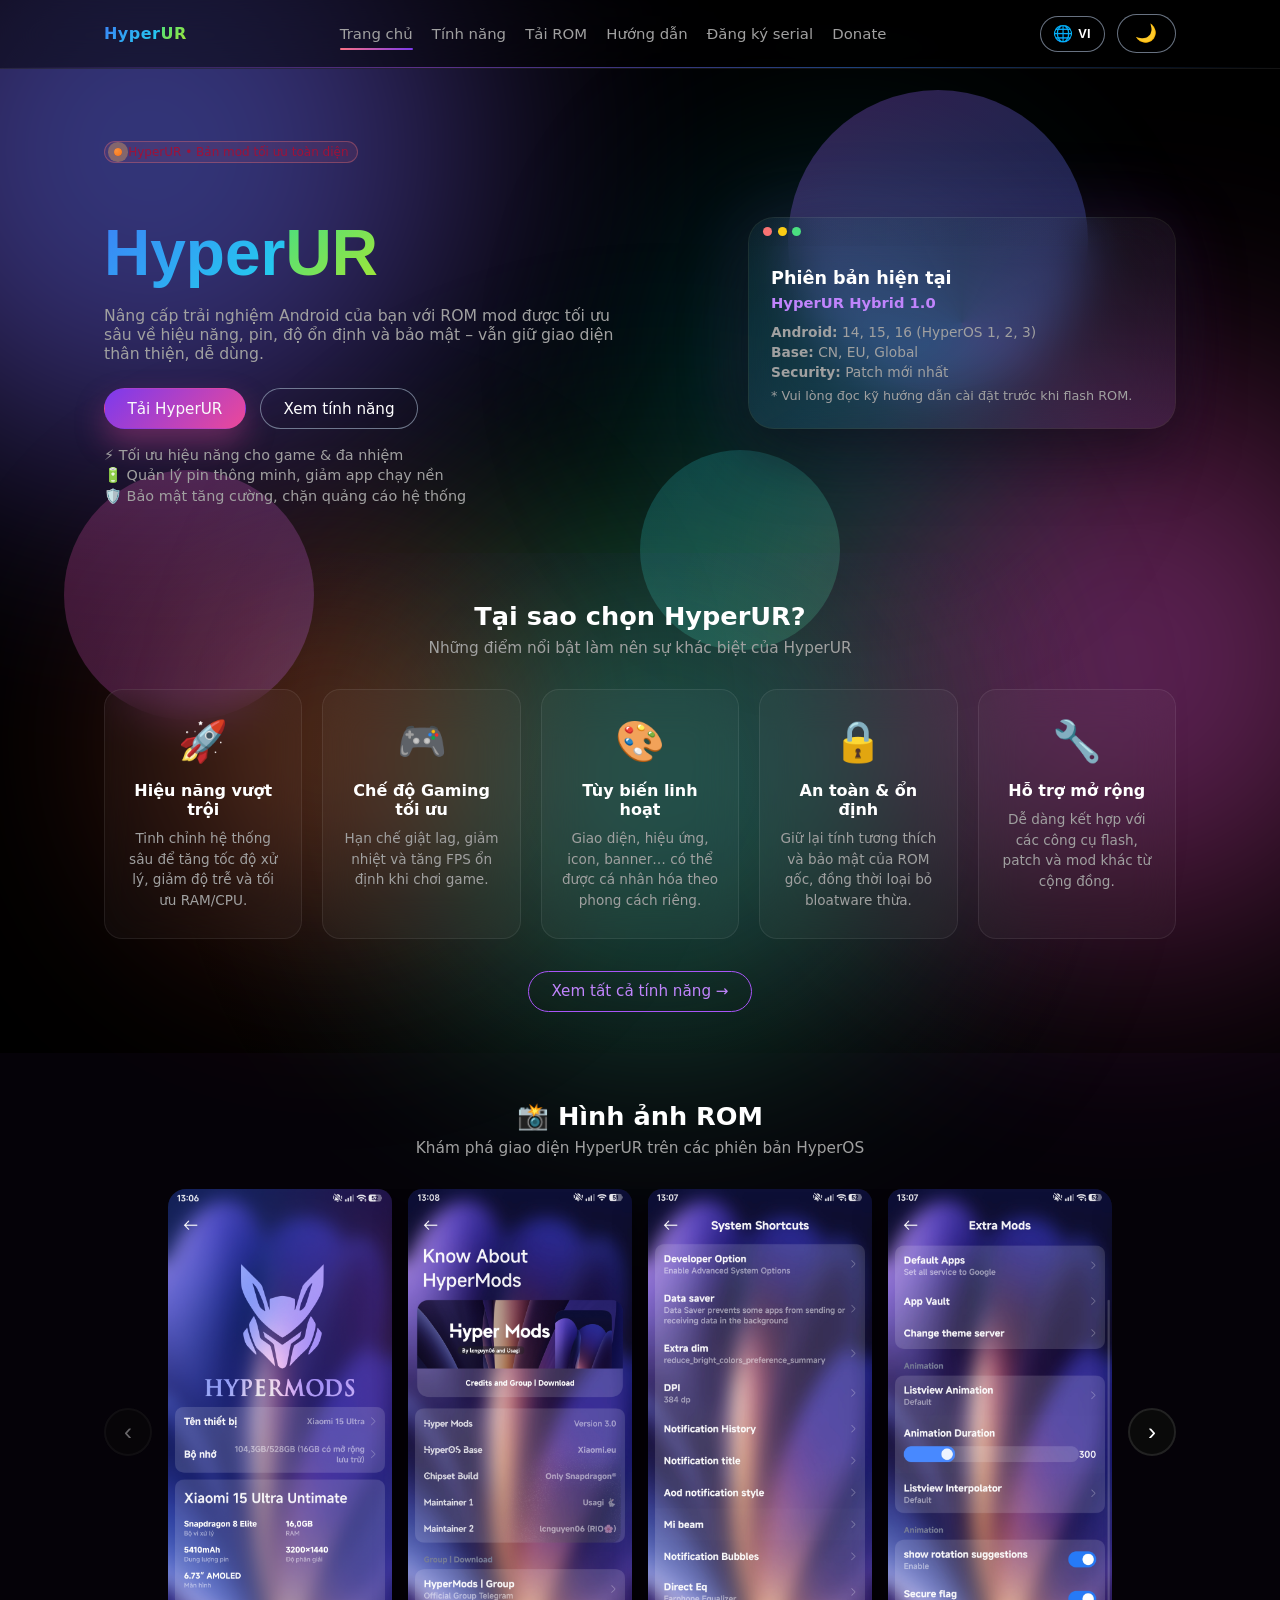
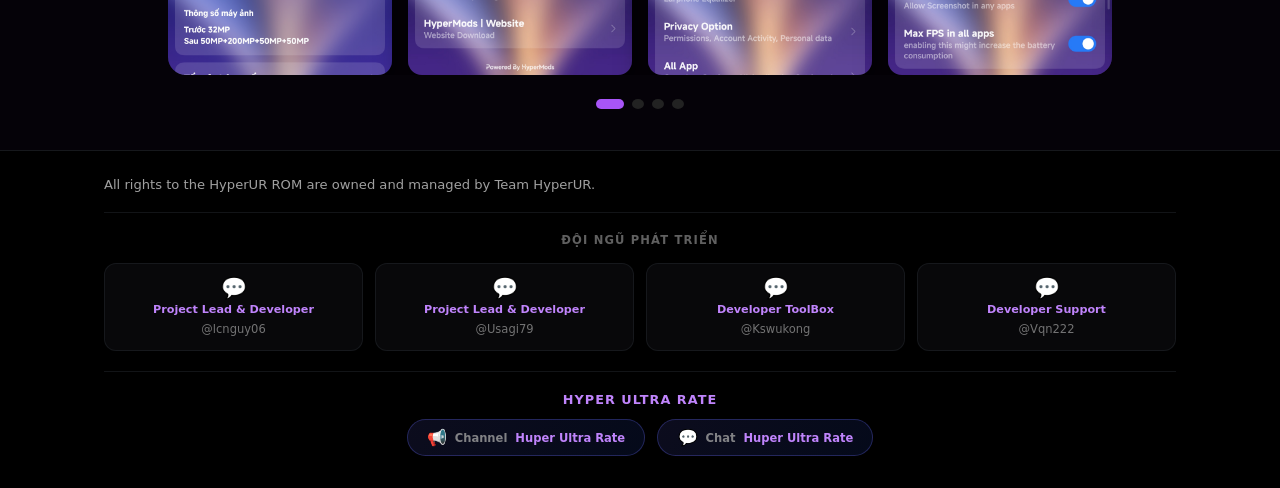
==== index.html @ d2e8e7df "rio" ====
<!DOCTYPE html>
<html lang="vi">
  <head>
    <meta charset="UTF-8" />
    <meta
      name="viewport"
      content="width=device-width, initial-scale=1.0"
    />
    <title>HyperUR - Hyper Mods Hub</title>
    <meta
      name="description"
      content="HyperUR - Nền tảng ROM mod tối ưu hiệu năng, pin, độ ổn định cho Android. Hỗ trợ Snapdragon, nhiều tuỳ biến cao cấp."
    />
    <link
      rel="stylesheet"
      href="styles.css"
    />
  </head>
  <body>
    <!-- Blur Background -->
    <div class="blur-bg blur-bg-1"></div>
    <div class="blur-bg blur-bg-2"></div>
    <div class="blur-bg blur-bg-3"></div>   
    <div class="blur-bg blur-bg-4"></div>
    <div class="blur-bg blur-bg-5"></div>

    <!-- Gradient Orbs -->
    <div class="gradient-orb gradient-orb-1"></div>
    <div class="gradient-orb gradient-orb-2"></div>
    <div class="gradient-orb gradient-orb-3"></div>

    <!-- Header / Navbar -->
    <header class="header">
      <div class="container header-inner">
        <a href="index.html" class="logo">
          <span class="logo-text"><span class="logo-hyper">Hyper</span><span class="logo-ur">UR</span></span>
        </a>

        <nav class="nav">
          <a href="#home" class="nav-link active" data-i18n="nav.home">Trang chủ</a>
          <a href="features.html" class="nav-link" data-i18n="nav.features">Tính năng</a>
          <a href="downloads.html" class="nav-link" data-i18n="nav.download">Tải ROM</a>
          <a href="guide.html" class="nav-link" data-i18n="nav.guide">Hướng dẫn</a>
          <a href="serial.html" class="nav-link" data-i18n="nav.serial">Đăng ký serial</a>
          <a href="donate.html" class="nav-link" data-i18n="nav.donate">Donate</a>
        </nav>

        <div class="nav-actions">
          <button class="btn btn-outline btn-lang" id="btn-lang-toggle" title="Switch Language">
            <span class="lang-icon">🌐</span>
            <span class="lang-text">VI</span>
          </button>
          <button class="btn btn-outline" id="btn-theme-toggle">
            <span class="theme-icon">🌙</span>
          </button>
        </div>
      </div>
    </header>

    <main>
    <!-- Hero section -->
    <section id="home" class="hero">
      <div class="container hero-inner">
        <div class="hero-text">
          <p class="badge">
            <span class="badge-dot"></span>
            <span data-i18n="hero.badge">HyperUR • Bản mod tối ưu toàn diện</span>
          </p>
          <h1>
            <span class="hyper">Hyper</span><span class="mods">UR</span>
          </h1>
          <p class="hero-subtitle" data-i18n="hero.subtitle">
            Nâng cấp trải nghiệm Android của bạn với ROM mod được tối ưu sâu
            về hiệu năng, pin, độ ổn định và bảo mật – vẫn giữ giao diện thân
            thiện, dễ dùng.
          </p>

          <div class="hero-actions">
            <a href="downloads.html" class="btn btn-primary btn-lg" data-i18n="hero.btn.download">
              Tải HyperUR
            </a>
            <a href="features.html" class="btn btn-outline btn-lg" data-i18n="hero.btn.features">
              Xem tính năng
            </a>
          </div>

          <ul class="hero-list">
            <li data-i18n="hero.list.1">⚡ Tối ưu hiệu năng cho game & đa nhiệm</li>
            <li data-i18n="hero.list.2">🔋 Quản lý pin thông minh, giảm app chạy nền</li>
            <li data-i18n="hero.list.3">🛡️ Bảo mật tăng cường, chặn quảng cáo hệ thống</li>
          </ul>
        </div>

        <div class="hero-card">
          <div class="hero-card-header">
            <span class="dot red"></span>
            <span class="dot yellow"></span>
            <span class="dot green"></span>
          </div>
          <div class="hero-card-body">
            <h2 data-i18n="version.title">Phiên bản hiện tại</h2>
            <p class="version-name" data-i18n="version.name">HyperUR Hybrid 1.0</p>
            <ul class="version-list">
              <li><strong data-i18n="version.android">Android:</strong> 14, 15, 16 (HyperOS 1, 2, 3)</li>
              <li><strong data-i18n="version.base">Base:</strong> CN, EU, Global</li>
              <li><strong data-i18n="version.security">Security:</strong> <span data-i18n="version.security.value">Patch mới nhất</span></li>
            </ul>
            <p class="version-note" data-i18n="version.note">
              * Vui lòng đọc kỹ hướng dẫn cài đặt trước khi flash ROM.
            </p>
          </div>
        </div>
      </div>
    </section>

    <!-- Quick Features Section -->
    <section class="section home-features">
      <div class="container">
        <div class="section-header">
          <h2 data-i18n="home.features.title">Tại sao chọn HyperUR?</h2>
          <p data-i18n="home.features.subtitle">Những điểm nổi bật làm nên sự khác biệt của HyperUR</p>
        </div>

        <div class="home-features-grid">
          <div class="home-feature-card">
            <div class="home-feature-icon">🚀</div>
            <h3 data-i18n="home.features.performance">Hiệu năng vượt trội</h3>
            <p data-i18n="home.features.performance.desc">Tinh chỉnh hệ thống sâu để tăng tốc độ xử lý, giảm độ trễ và tối ưu RAM/CPU.</p>
          </div>

          <div class="home-feature-card">
            <div class="home-feature-icon">🎮</div>
            <h3 data-i18n="home.features.gaming">Chế độ Gaming tối ưu</h3>
            <p data-i18n="home.features.gaming.desc">Hạn chế giật lag, giảm nhiệt và tăng FPS ổn định khi chơi game.</p>
          </div>

          <div class="home-feature-card">
            <div class="home-feature-icon">🎨</div>
            <h3 data-i18n="home.features.customize">Tùy biến linh hoạt</h3>
            <p data-i18n="home.features.customize.desc">Giao diện, hiệu ứng, icon, banner… có thể được cá nhân hóa theo phong cách riêng.</p>
          </div>

          <div class="home-feature-card">
            <div class="home-feature-icon">🔒</div>
            <h3 data-i18n="home.features.security">An toàn & ổn định</h3>
            <p data-i18n="home.features.security.desc">Giữ lại tính tương thích và bảo mật của ROM gốc, đồng thời loại bỏ bloatware thừa.</p>
          </div>

          <div class="home-feature-card">
            <div class="home-feature-icon">🔧</div>
            <h3 data-i18n="home.features.support">Hỗ trợ mở rộng</h3>
            <p data-i18n="home.features.support.desc">Dễ dàng kết hợp với các công cụ flash, patch và mod khác từ cộng đồng.</p>
          </div>
        </div>

        <div class="home-features-cta">
          <a href="features.html" class="btn btn-outline btn-lg" data-i18n="home.features.cta">
            Xem tất cả tính năng →
          </a>
        </div>
      </div>
    </section>

    <!-- ROM Gallery Section -->
    <section class="section rom-gallery">
      <div class="container">
        <div class="section-header">
          <h2 data-i18n="gallery.title">📸 Hình ảnh ROM</h2>
          <p data-i18n="gallery.subtitle">Khám phá giao diện HyperUR trên các phiên bản HyperOS</p>
        </div>

        <!-- Gallery Container -->
        <div class="gallery-container">
          <button class="gallery-nav gallery-nav-prev" id="gallery-prev">
            <span>‹</span>
          </button>
          
          <div class="gallery-wrapper">
            <div class="gallery-track" id="gallery-track">
              <!-- Images will be loaded dynamically -->
            </div>
          </div>

          <button class="gallery-nav gallery-nav-next" id="gallery-next">
            <span>›</span>
          </button>
        </div>

        <!-- Gallery Dots -->
        <div class="gallery-dots" id="gallery-dots"></div>

        <!-- Lightbox -->
        <div class="gallery-lightbox" id="gallery-lightbox">
          <button class="lightbox-close" id="lightbox-close">&times;</button>
          <button class="lightbox-nav lightbox-prev" id="lightbox-prev">‹</button>
          <img src="" alt="ROM Screenshot" id="lightbox-img">
          <button class="lightbox-nav lightbox-next" id="lightbox-next">›</button>
          <div class="lightbox-counter" id="lightbox-counter"></div>
        </div>
      </div>
    </section>

    <!-- Footer -->
    </main>
    <footer class="footer">
      <div class="container">
        <div class="footer-top">
          <p class="footer-copyright">All rights to the HyperUR ROM are owned and managed by Team HyperUR.</p>
        </div>
        <div class="footer-divider"></div>
        <p class="footer-team-heading">Đội ngũ phát triển</p>
        <div class="footer-team-grid">
          <a href="https://t.me/lcnguy06" target="_blank" rel="noopener noreferrer" class="footer-team-card">
            <span class="footer-team-icon">💬</span>
            <span class="footer-team-role">Project Lead &amp; Developer</span>
            <span class="footer-team-name">@lcnguy06</span>
          </a>
          <a href="https://t.me/Usagi79" target="_blank" rel="noopener noreferrer" class="footer-team-card">
            <span class="footer-team-icon">💬</span>
            <span class="footer-team-role">Project Lead &amp; Developer</span>
            <span class="footer-team-name">@Usagi79</span>
          </a>
          <a href="https://t.me/Kswukong" target="_blank" rel="noopener noreferrer" class="footer-team-card">
            <span class="footer-team-icon">💬</span>
            <span class="footer-team-role">Developer ToolBox</span>
            <span class="footer-team-name">@Kswukong</span>
          </a>
          <a href="https://t.me/Vqn222" target="_blank" rel="noopener noreferrer" class="footer-team-card">
            <span class="footer-team-icon">💬</span>
            <span class="footer-team-role">Developer Support</span>
            <span class="footer-team-name">@Vqn222</span>
          </a>
        </div>
        <div class="footer-divider"></div>
        <div class="footer-hur-section">
          <p class="footer-hur-heading">Hyper Ultra Rate</p>
          <div class="footer-hur-grid">
            <a href="https://t.me/hypermodupdate" target="_blank" rel="noopener noreferrer" class="footer-hur-card">
              <span class="footer-hur-icon">📢</span>
              <span class="footer-hur-label">Channel</span>
              <span class="footer-hur-name">Huper Ultra Rate</span>
            </a>
            <a href="https://t.me/HuperUltraRateChat" target="_blank" rel="noopener noreferrer" class="footer-hur-card">
              <span class="footer-hur-icon">💬</span>
              <span class="footer-hur-label">Chat</span>
              <span class="footer-hur-name">Huper Ultra Rate</span>
            </a>
          </div>
        </div>
      </div>
    </footer>

    <script src="devices.js"></script>
    <script src="i18n.js"></script>
    <script src="script.js"></script>
  </body>
</html>
---- styles.css ----
:root {
  --bg: #000000;
  --bg-alt: #0a0a0a;
  --bg-soft: #111111;
  --text: #ffffff;
  --text-soft: #a0a0a0;
  --primary: #a855f7;
  --primary-soft: rgba(168, 85, 247, 0.15);
  --primary-strong: #c084fc;
  --border-subtle: #222222;
  --shadow-soft: 0 18px 45px rgba(0, 0, 0, 0.8);
  --shadow-subtle: 0 12px 30px rgba(0, 0, 0, 0.6);
  --transition-fast: 0.18s ease-out;
  --accent-blue: #3b82f6;
  --accent-cyan: #22d3ee;
  --accent-green: #4ade80;
  --accent-lime: #a3e635;
  --radius-lg: 18px;
  --radius-md: 14px;
}

body.light-mode {
  --bg: #ffffff;
  --bg-alt: #fafafa;
  --bg-soft: #f5f5f5;
  --text: #000000;
  --text-soft: #666666;
  --primary: #7c3aed;
  --primary-soft: rgba(124, 58, 237, 0.1);
  --primary-strong: #5b21b6;
  --border-subtle: #e5e5e5;
  --shadow-soft: 0 18px 45px rgba(0, 0, 0, 0.1);
  --shadow-subtle: 0 12px 30px rgba(0, 0, 0, 0.08);
}

*,
*::before,
*::after {
  box-sizing: border-box;
}

body {
  margin: 0;
  min-height: 100vh;
  font-family: system-ui, -apple-system, BlinkMacSystemFont, 'SF Pro Text',
    'Segoe UI', sans-serif;
  background: var(--bg);
  color: var(--text);
  -webkit-font-smoothing: antialiased;
  transition: background-color 0.3s ease, color 0.3s ease;
  display: flex;
  flex-direction: column;
}

body.light-mode {
  background: var(--bg);
}

main {
  flex: 1;
}

/* ========== SUPER EFFECTS ========== */
.blur-bg {
  position: fixed;
  pointer-events: none;
  z-index: -1;
}

.blur-bg-1 {
  width: 700px;
  height: 700px;
  background: radial-gradient(circle, #3b82f6 0%, #8b5cf6 50%, transparent 70%);
  filter: blur(120px);
  opacity: 0.5;
  top: -200px;
  left: -200px;
  border-radius: 50%;
  animation: float1 20s ease-in-out infinite;
  box-shadow:
    0 0 100px rgba(59, 130, 246, 0.5),
    0 0 200px rgba(139, 92, 246, 0.3);
}

.blur-bg-2 {
  width: 600px;
  height: 600px;
  background: radial-gradient(circle, #a855f7 0%, #ec4899 50%, transparent 70%);
  filter: blur(120px);
  opacity: 0.45;
  top: 40%;
  right: -150px;
  border-radius: 50%;
  animation: float2 25s ease-in-out infinite;
  box-shadow:
    0 0 100px rgba(168, 85, 247, 0.5),
    0 0 200px rgba(236, 72, 153, 0.3);
}

.blur-bg-3 {
  width: 550px;
  height: 550px;
  background: radial-gradient(circle, #22d3ee 0%, #4ade80 50%, transparent 70%);
  filter: blur(120px);
  opacity: 0.4;
  bottom: -150px;
  left: 30%;
  border-radius: 50%;
  animation: float3 22s ease-in-out infinite;
  box-shadow:
    0 0 100px rgba(34, 211, 238, 0.4),
    0 0 200px rgba(74, 222, 128, 0.3);
}

.blur-bg-4 {
  width: 400px;
  height: 400px;
  background: radial-gradient(circle, #f59e0b 0%, #ef4444 50%, transparent 70%);
  filter: blur(100px);
  opacity: 0.35;
  top: 60%;
  left: 10%;
  border-radius: 50%;
  animation: float4 18s ease-in-out infinite;
  box-shadow:
    0 0 80px rgba(245, 158, 11, 0.4),
    0 0 160px rgba(239, 68, 68, 0.3);
}

.blur-bg-5 {
  width: 350px;
  height: 350px;
  background: radial-gradient(circle, #10b981 0%, #06b6d4 50%, transparent 70%);
  filter: blur(100px);
  opacity: 0.3;
  top: 20%;
  right: 20%;
  border-radius: 50%;
  animation: float5 24s ease-in-out infinite;
  box-shadow:
    0 0 80px rgba(16, 185, 129, 0.4),
    0 0 160px rgba(6, 182, 212, 0.3);
}

/* Floating Animations */
@keyframes float1 {
  0%, 100% {
    transform: translate(0, 0) scale(1);
  }
  25% {
    transform: translate(100px, 50px) scale(1.1);
  }
  50% {
    transform: translate(50px, 100px) scale(0.95);
  }
  75% {
    transform: translate(-50px, 50px) scale(1.05);
  }
}

@keyframes float2 {
  0%, 100% {
    transform: translate(0, 0) scale(1);
  }
  33% {
    transform: translate(-80px, -60px) scale(1.15);
  }
  66% {
    transform: translate(60px, -40px) scale(0.9);
  }
}

@keyframes float3 {
  0%, 100% {
    transform: translate(0, 0) scale(1);
  }
  20% {
    transform: translate(80px, -80px) scale(1.1);
  }
  40% {
    transform: translate(-60px, -40px) scale(0.95);
  }
  60% {
    transform: translate(40px, 60px) scale(1.05);
  }
  80% {
    transform: translate(-40px, 40px) scale(1);
  }
}

@keyframes float4 {
  0%, 100% {
    transform: translate(0, 0) rotate(0deg) scale(1);
  }
  50% {
    transform: translate(50px, -80px) rotate(180deg) scale(1.2);
  }
}

@keyframes float5 {
  0%, 100% {
    transform: translate(0, 0) scale(1);
  }
  30% {
    transform: translate(-70px, 50px) scale(1.1);
  }
  60% {
    transform: translate(40px, -30px) scale(0.9);
  }
}

/* Pulse Glow Effect */
@keyframes pulseGlow {
  0%, 100% {
    opacity: 0.5;
    filter: blur(120px);
  }
  50% {
    opacity: 0.7;
    filter: blur(100px);
  }
}

.blur-bg-1 { animation: float1 20s ease-in-out infinite, pulseGlow 8s ease-in-out infinite; }
.blur-bg-2 { animation: float2 25s ease-in-out infinite, pulseGlow 10s ease-in-out infinite 2s; }
.blur-bg-3 { animation: float3 22s ease-in-out infinite, pulseGlow 12s ease-in-out infinite 4s; }
.blur-bg-4 { animation: float4 18s ease-in-out infinite, pulseGlow 9s ease-in-out infinite 1s; }
.blur-bg-5 { animation: float5 24s ease-in-out infinite, pulseGlow 11s ease-in-out infinite 3s; }

/* Light mode - softer effects */
body.light-mode .blur-bg-1,
body.light-mode .blur-bg-2,
body.light-mode .blur-bg-3,
body.light-mode .blur-bg-4,
body.light-mode .blur-bg-5 {
  opacity: 0.2;
  filter: blur(80px);
}

/* Stars / Particles Background */
.stars-container {
  position: fixed;
  top: 0;
  left: 0;
  width: 100%;
  height: 100%;
  pointer-events: none;
  z-index: -2;
  overflow: hidden;
}

.star {
  position: absolute;
  width: 2px;
  height: 2px;
  background: white;
  border-radius: 50%;
  animation: twinkle 3s ease-in-out infinite;
}

@keyframes twinkle {
  0%, 100% {
    opacity: 0.2;
    transform: scale(1);
  }
  50% {
    opacity: 1;
    transform: scale(1.5);
  }
}

/* Gradient Orbs for extra depth */
.gradient-orb {
  position: fixed;
  border-radius: 50%;
  pointer-events: none;
  z-index: -1;
  mix-blend-mode: screen;
}

.gradient-orb-1 {
  width: 300px;
  height: 300px;
  background: linear-gradient(135deg, rgba(168, 85, 247, 0.3), rgba(59, 130, 246, 0.3));
  top: 10%;
  right: 15%;
  animation: orbFloat1 15s ease-in-out infinite;
}

.gradient-orb-2 {
  width: 250px;
  height: 250px;
  background: linear-gradient(135deg, rgba(236, 72, 153, 0.25), rgba(168, 85, 247, 0.25));
  bottom: 20%;
  left: 5%;
  animation: orbFloat2 18s ease-in-out infinite;
}

.gradient-orb-3 {
  width: 200px;
  height: 200px;
  background: linear-gradient(135deg, rgba(34, 211, 238, 0.2), rgba(74, 222, 128, 0.2));
  top: 50%;
  left: 50%;
  animation: orbFloat3 20s ease-in-out infinite;
}

@keyframes orbFloat1 {
  0%, 100% { transform: translate(0, 0) rotate(0deg); }
  50% { transform: translate(-50px, 30px) rotate(180deg); }
}

@keyframes orbFloat2 {
  0%, 100% { transform: translate(0, 0) rotate(0deg); }
  50% { transform: translate(40px, -40px) rotate(-180deg); }
}

@keyframes orbFloat3 {
  0%, 100% { transform: translate(0, 0) scale(1); }
  50% { transform: translate(-30px, 50px) scale(1.2); }
}

body.light-mode .gradient-orb {
  display: none;
}

/* Neon Glow Effects for Cards */
.glow-effect {
  position: relative;
}

.glow-effect::before {
  content: '';
  position: absolute;
  top: -2px;
  left: -2px;
  right: -2px;
  bottom: -2px;
  background: linear-gradient(45deg,
    rgba(168, 85, 247, 0.5),
    rgba(59, 130, 246, 0.5),
    rgba(236, 72, 153, 0.5),
    rgba(168, 85, 247, 0.5));
  background-size: 400% 400%;
  border-radius: inherit;
  z-index: -1;
  filter: blur(10px);
  opacity: 0;
  transition: opacity 0.3s ease;
  animation: gradientShift 8s ease infinite;
}

@keyframes gradientShift {
  0% { background-position: 0% 50%; }
  50% { background-position: 100% 50%; }
  100% { background-position: 0% 50%; }
}

a {
  color: inherit;
  text-decoration: none;
}

p {
  margin: 0;
}

.container {
  max-width: 1120px;
  margin: 0 auto;
  padding: 0 1.5rem;
}

/* Header */
.header {
  position: sticky;
  top: 0;
  z-index: 1000;
  backdrop-filter: blur(24px);
  -webkit-backdrop-filter: blur(24px);
  background: rgba(0, 0, 0, 0.5);
  border-bottom: 1px solid rgba(255, 255, 255, 0.08);
  transition: all 0.3s ease;
}

.header::after {
  content: '';
  position: absolute;
  bottom: 0;
  left: 0;
  width: 100%;
  height: 1px;
  background: linear-gradient(90deg,
    transparent,
    rgba(168, 85, 247, 0.5),
    rgba(59, 130, 246, 0.5),
    transparent);
  animation: headerGlow 3s ease-in-out infinite;
}

@keyframes headerGlow {
  0%, 100% { opacity: 0.3; }
  50% { opacity: 0.8; }
}

body.light-mode .header {
  background: rgba(255, 255, 255, 0.85);
  border-bottom: 1px solid rgba(0, 0, 0, 0.08);
}

body.light-mode .header::after {
  display: none;
}

.header-inner {
  display: flex;
  align-items: center;
  justify-content: space-between;
  padding: 0.9rem 1.5rem;
}

.logo {
  display: flex;
  align-items: center;
  gap: 0.6rem;
  font-weight: 700;
  letter-spacing: 0.03em;
  color: var(--primary-strong);
}

.logo-icon {
  width: 32px;
  height: 32px;
  border-radius: 999px;
  background: radial-gradient(circle at 30% 0, #f97316, #fb7185 35%, #7c3aed 75%);
  display: grid;
  place-items: center;
  font-size: 0.9rem;
  color: #f9fafb;
  box-shadow: 0 12px 25px rgba(124, 58, 237, 0.6);
}

.logo-text .logo-hyper {
  background: linear-gradient(135deg, var(--accent-blue), var(--accent-cyan));
  -webkit-background-clip: text;
  -webkit-text-fill-color: transparent;
  background-clip: text;
}

.logo-text .logo-ur {
  background: linear-gradient(135deg, var(--accent-green), var(--accent-lime));
  -webkit-background-clip: text;
  -webkit-text-fill-color: transparent;
  background-clip: text;
}

.nav {
  display: flex;
  align-items: center;
  gap: 1.2rem;
  font-size: 0.93rem;
  color: var(--text-soft);
}

.nav-link {
  position: relative;
  padding: 0.2rem 0;
  transition: color var(--transition-fast);
}

.nav-link::after {
  content: '';
  position: absolute;
  left: 0;
  bottom: -0.25rem;
  width: 0;
  height: 2px;
  border-radius: 999px;
  background: linear-gradient(to right, #fb7185, #7c3aed);
  transition: width var(--transition-fast);
}

.nav-link:hover {
  color: var(--primary-strong);
}

.nav-link:hover::after,
.nav-link.active::after {
  width: 100%;
}

.nav-actions {
  display: flex;
  align-items: center;
  gap: 0.75rem;
}

.btn {
  display: inline-flex;
  align-items: center;
  justify-content: center;
  border-radius: 999px;
  border: 1px solid transparent;
  font-size: 0.9rem;
  padding: 0.5rem 1.1rem;
  cursor: pointer;
  background: transparent;
  color: var(--text);
  transition: transform var(--transition-fast), box-shadow var(--transition-fast),
    background var(--transition-fast), border-color var(--transition-fast),
    color var(--transition-fast);
}

.btn-primary {
  background: linear-gradient(135deg, #7c3aed, #ec4899);
  color: #f9fafb;
  box-shadow: 0 14px 30px rgba(236, 72, 153, 0.35);
}

.btn-primary:hover {
  transform: translateY(-1px);
  box-shadow: 0 18px 40px rgba(124, 58, 237, 0.6);
}

@keyframes slide-down {
  0% {
    opacity: 0;
    transform: translateY(-20px);
  }
  100% {
    opacity: 1;
    transform: translateY(0);
  }
}

.btn-primary.btn-lg,
.btn-primary.btn-full {
  animation: slide-down 0.6s ease-out;
}

.btn-primary.btn-lg:hover,
.btn-primary.btn-full:hover {
  transform: translateY(2px);
  box-shadow: 0 20px 45px rgba(124, 58, 237, 0.7);
}

.btn-outline {
  border-color: rgba(148, 163, 184, 0.7);
  background: rgba(15, 23, 42, 0.02);
}

body.dark-mode .btn-outline {
  border-color: rgba(148, 163, 184, 0.5);
  background: rgba(15, 23, 42, 0.7);
  color: #e5e7eb;
}

.btn-outline:hover {
  background: rgba(148, 163, 184, 0.1);
}

.btn-ghost {
  background: transparent;
  border-color: transparent;
  color: var(--text-soft);
}

.btn-ghost:hover {
  background: rgba(148, 163, 184, 0.16);
}

.btn-lg {
  padding: 0.65rem 1.4rem;
  font-size: 0.95rem;
}

.btn-full {
  width: 100%;
  margin-top: 0.75rem;
}

.theme-icon {
  font-size: 1.1rem;
}

/* Language Toggle Button */
.btn-lang {
  display: inline-flex;
  align-items: center;
  gap: 0.3rem;
  padding: 0.45rem 0.8rem;
}

.lang-icon {
  font-size: 1rem;
}

.lang-text {
  font-size: 0.8rem;
  font-weight: 600;
  letter-spacing: 0.03em;
}

/* Hero */
.hero {
  padding: 4.5rem 0 3rem;
}

.hero-inner {
  display: grid;
  grid-template-columns: minmax(0, 1.4fr) minmax(0, 1fr);
  gap: 2.75rem;
  align-items: center;
}

.badge {
  display: inline-flex;
  align-items: center;
  gap: 0.4rem;
  padding: 0.18rem 0.55rem;
  font-size: 0.75rem;
  border-radius: 999px;
  background: rgba(251, 113, 133, 0.09);
  color: #9f1239;
  border: 1px solid rgba(248, 113, 113, 0.35);
}

body.dark-mode .badge {
  background: rgba(248, 113, 113, 0.14);
  color: #fecaca;
  border-color: rgba(248, 113, 113, 0.5);
}

.badge-dot {
  width: 8px;
  height: 8px;
  border-radius: 999px;
  background: radial-gradient(circle at 30% 30%, #fb923c, #f97316);
  box-shadow: 0 0 0 6px rgba(248, 187, 89, 0.35);
}

@import url('https://fonts.googleapis.com/css2?family=Orbitron:wght@900&display=swap');

.hero h1 {
    font-family: 'Orbitron', sans-serif;
    font-size: 4rem;
    font-weight: 900;
    margin-bottom: 1rem;
    position: relative;
}

.hero h1 .hyper {
    background: linear-gradient(135deg, var(--accent-blue), var(--accent-cyan));
    -webkit-background-clip: text;
    -webkit-text-fill-color: transparent;
    background-clip: text;
}

.hero h1 .mods {
    background: linear-gradient(135deg, var(--accent-green), var(--accent-lime));
    -webkit-background-clip: text;
    -webkit-text-fill-color: transparent;
    background-clip: text;
}

.hero-subtitle {
  font-size: 0.98rem;
  color: var(--text-soft);
  max-width: 32rem;
}

.hero-actions {
  display: flex;
  flex-wrap: wrap;
  align-items: center;
  gap: 0.9rem;
  margin: 1.6rem 0 1.1rem;
}

.hero-list {
  list-style: none;
  padding: 0;
  margin: 0;
  display: flex;
  flex-direction: column;
  gap: 0.25rem;
  font-size: 0.9rem;
  color: var(--text-soft);
}

.hero-card {
  border-radius: 26px;
  background: rgba(255, 255, 255, 0.03);
  backdrop-filter: blur(24px);
  -webkit-backdrop-filter: blur(24px);
  box-shadow:
    0 25px 60px rgba(0, 0, 0, 0.5),
    0 0 80px rgba(168, 85, 247, 0.15);
  overflow: hidden;
  border: 1px solid rgba(255, 255, 255, 0.08);
  position: relative;
}

.hero-card::before {
  content: '';
  position: absolute;
  top: -50%;
  left: -50%;
  width: 200%;
  height: 200%;
  background: conic-gradient(
    from 0deg,
    transparent,
    rgba(168, 85, 247, 0.1),
    rgba(59, 130, 246, 0.1),
    transparent
  );
  animation: rotate 15s linear infinite;
}

@keyframes rotate {
  100% {
    transform: rotate(360deg);
  }
}

.hero-card > * {
  position: relative;
  z-index: 1;
}

body.light-mode .hero-card {
  background: rgba(255, 255, 255, 0.8);
  border-color: rgba(0, 0, 0, 0.08);
  box-shadow:
    0 25px 60px rgba(0, 0, 0, 0.1),
    0 0 40px rgba(124, 58, 237, 0.08);
}

body.light-mode .hero-card::before {
  display: none;
}

.hero-card-header {
  display: flex;
  align-items: center;
  gap: 0.35rem;
  padding: 0.6rem 0.9rem;
  background: linear-gradient(to right, rgba(15, 23, 42, 0.06), transparent);
}

.hero-card-header .dot {
  width: 9px;
  height: 9px;
  border-radius: 999px;
}

.hero-card-header .dot.red {
  background: #f97373;
}

.hero-card-header .dot.yellow {
  background: #facc15;
}

.hero-card-header .dot.green {
  background: #4ade80;
}

.hero-card-body {
  padding: 1.4rem 1.4rem 1.55rem;
}

.hero-card-body h2 {
  font-size: 1.1rem;
  margin: 0 0 0.35rem;
}

.version-name {
  font-size: 0.92rem;
  color: var(--primary-strong);
  font-weight: 600;
  margin-bottom: 0.8rem;
}

.version-list {
  list-style: none;
  padding: 0;
  margin: 0;
  font-size: 0.86rem;
  color: var(--text-soft);
  display: flex;
  flex-direction: column;
  gap: 0.25rem;
}

.version-note {
  margin-top: 0.5rem;
  font-size: 0.8rem;
  color: var(--text-soft);
}

/* Home Features Section */
.home-features {
  background: radial-gradient(circle at center, rgba(124, 58, 237, 0.06), transparent 70%);
}

body.dark-mode .home-features {
  background: radial-gradient(circle at center, rgba(124, 58, 237, 0.12), transparent 70%);
}

.home-features-grid {
  display: grid;
  grid-template-columns: repeat(5, 1fr);
  gap: 1.25rem;
  margin-bottom: 2rem;
}

.home-feature-card {
  text-align: center;
  padding: 1.75rem 1.25rem;
  background: rgba(255, 255, 255, 0.03);
  backdrop-filter: blur(20px);
  -webkit-backdrop-filter: blur(20px);
  border: 1px solid rgba(255, 255, 255, 0.08);
  border-radius: var(--radius-lg);
  transition: all 0.4s cubic-bezier(0.4, 0, 0.2, 1);
  position: relative;
  overflow: hidden;
}

.home-feature-card::before {
  content: '';
  position: absolute;
  top: 0;
  left: 0;
  right: 0;
  height: 2px;
  background: linear-gradient(90deg,
    var(--accent-blue),
    var(--accent-cyan),
    var(--accent-green));
  opacity: 0;
  transition: opacity 0.3s ease;
}

.home-feature-card:hover::before {
  opacity: 1;
}

.home-feature-card:hover {
  transform: translateY(-12px) scale(1.05);
  border-color: rgba(168, 85, 247, 0.4);
  box-shadow:
    0 25px 60px rgba(168, 85, 247, 0.35),
    0 0 60px rgba(168, 85, 247, 0.2);
}

body.light-mode .home-feature-card {
  background: rgba(255, 255, 255, 0.6);
  border-color: rgba(0, 0, 0, 0.08);
}

body.light-mode .home-feature-card:hover {
  border-color: rgba(124, 58, 237, 0.3);
  box-shadow:
    0 25px 60px rgba(124, 58, 237, 0.2),
    0 0 40px rgba(124, 58, 237, 0.15);
}

.home-feature-icon {
  font-size: 2.5rem;
  margin-bottom: 1rem;
  display: block;
}

.home-feature-card h3 {
  margin: 0 0 0.6rem;
  font-size: 1rem;
  color: var(--text);
}

.home-feature-card p {
  margin: 0;
  font-size: 0.85rem;
  color: var(--text-soft);
  line-height: 1.5;
}

.home-features-cta {
  text-align: center;
}

.home-features-cta .btn {
  border-color: var(--primary);
  color: var(--primary-strong);
}

.home-features-cta .btn:hover {
  background: var(--primary-soft);
}

@media (max-width: 1100px) {
  .home-features-grid {
    grid-template-columns: repeat(3, 1fr);
  }
}

@media (max-width: 768px) {
  .home-features-grid {
    grid-template-columns: repeat(2, 1fr);
  }
}

@media (max-width: 480px) {
  .home-features-grid {
    grid-template-columns: 1fr;
  }

  .home-feature-card {
    padding: 1.5rem 1rem;
  }
}

/* ========== ROM Gallery ========== */
.rom-gallery {
  padding: 4rem 0;
  background: rgba(168, 85, 247, 0.03);
}

body.light-mode .rom-gallery {
  background: rgba(124, 58, 237, 0.03);
}

.gallery-tabs {
  display: flex;
  justify-content: center;
  gap: 1rem;
  margin-bottom: 2rem;
}

.gallery-tab {
  display: flex;
  align-items: center;
  gap: 0.5rem;
  padding: 0.8rem 1.8rem;
  background: rgba(255, 255, 255, 0.05);
  backdrop-filter: blur(12px);
  -webkit-backdrop-filter: blur(12px);
  border: 1px solid rgba(255, 255, 255, 0.1);
  border-radius: var(--radius-lg);
  font-size: 1rem;
  font-weight: 600;
  color: var(--text-soft);
  cursor: pointer;
  transition: all 0.3s ease;
}

.gallery-tab:hover {
  border-color: rgba(168, 85, 247, 0.4);
  color: var(--text);
  background: rgba(168, 85, 247, 0.1);
}

.gallery-tab.active {
  background: linear-gradient(135deg, #a855f7, #ec4899);
  border-color: transparent;
  color: white;
  box-shadow: 0 8px 30px rgba(168, 85, 247, 0.4);
}

body.light-mode .gallery-tab {
  background: rgba(255, 255, 255, 0.7);
  border-color: rgba(0, 0, 0, 0.1);
}

.gallery-tab-icon {
  font-size: 1.2rem;
}

.gallery-container {
  position: relative;
  display: flex;
  align-items: center;
  gap: 1rem;
  max-width: 100%;
  overflow: hidden;
}

.gallery-wrapper {
  flex: 1;
  overflow: hidden;
  border-radius: var(--radius-lg);
}

.gallery-track {
  display: flex;
  gap: 1rem;
  transition: transform 0.5s cubic-bezier(0.25, 0.46, 0.45, 0.94);
}

.gallery-item {
  flex: 0 0 calc(25% - 0.75rem);
  min-width: calc(25% - 0.75rem);
  aspect-ratio: 9/19.5;
  border-radius: var(--radius-md);
  overflow: hidden;
  cursor: pointer;
  position: relative;
  background: var(--bg-soft);
  box-shadow: var(--shadow-subtle);
  transition: all var(--transition-fast);
}

.gallery-item:hover {
  transform: translateY(-6px) scale(1.02);
  box-shadow: 0 20px 40px rgba(124, 58, 237, 0.25);
}

.gallery-item::after {
  content: '🔍';
  position: absolute;
  top: 50%;
  left: 50%;
  transform: translate(-50%, -50%) scale(0);
  font-size: 2.5rem;
  opacity: 0;
  transition: all 0.25s ease;
  filter: drop-shadow(0 2px 8px rgba(0,0,0,0.3));
}

.gallery-item:hover::after {
  transform: translate(-50%, -50%) scale(1);
  opacity: 1;
}

.gallery-item img {
  width: 100%;
  height: 100%;
  object-fit: cover;
  transition: transform 0.4s ease;
}

.gallery-item:hover img {
  transform: scale(1.05);
  filter: brightness(0.85);
}

.gallery-nav {
  flex-shrink: 0;
  width: 48px;
  height: 48px;
  border-radius: 50%;
  border: 2px solid var(--border-subtle);
  background: var(--bg-alt);
  color: var(--text);
  font-size: 1.5rem;
  cursor: pointer;
  display: flex;
  align-items: center;
  justify-content: center;
  transition: all var(--transition-fast);
  z-index: 10;
}

.gallery-nav:hover {
  background: var(--primary);
  border-color: var(--primary);
  color: white;
  box-shadow: 0 4px 15px rgba(124, 58, 237, 0.4);
}

.gallery-nav:disabled {
  opacity: 0.4;
  cursor: not-allowed;
}

.gallery-dots {
  display: flex;
  justify-content: center;
  gap: 0.5rem;
  margin-top: 1.5rem;
}

.gallery-dot {
  width: 10px;
  height: 10px;
  border-radius: 50%;
  background: var(--border-subtle);
  border: none;
  cursor: pointer;
  transition: all var(--transition-fast);
}

.gallery-dot:hover {
  background: var(--primary-soft);
  transform: scale(1.2);
}

.gallery-dot.active {
  background: var(--primary);
  width: 28px;
  border-radius: 10px;
}

/* Lightbox */
.gallery-lightbox {
  position: fixed;
  top: 0;
  left: 0;
  width: 100%;
  height: 100%;
  background: rgba(0, 0, 0, 0.95);
  backdrop-filter: blur(20px);
  z-index: 10000;
  display: flex;
  align-items: center;
  justify-content: center;
  opacity: 0;
  visibility: hidden;
  transition: all 0.35s ease;
}

.gallery-lightbox.active {
  opacity: 1;
  visibility: visible;
}

.gallery-lightbox img {
  max-height: 90vh;
  max-width: 90vw;
  object-fit: contain;
  border-radius: var(--radius-lg);
  box-shadow: 0 30px 80px rgba(0, 0, 0, 0.6);
  transform: scale(0.9);
  opacity: 0;
  transition: all 0.35s ease;
}

.gallery-lightbox.active img {
  transform: scale(1);
  opacity: 1;
}

.lightbox-close {
  position: absolute;
  top: 1.5rem;
  right: 1.5rem;
  width: 50px;
  height: 50px;
  border-radius: 50%;
  border: 2px solid rgba(255, 255, 255, 0.3);
  background: rgba(255, 255, 255, 0.1);
  color: white;
  font-size: 2rem;
  cursor: pointer;
  display: flex;
  align-items: center;
  justify-content: center;
  transition: all var(--transition-fast);
}

.lightbox-close:hover {
  background: rgba(255, 255, 255, 0.2);
  border-color: white;
  transform: rotate(90deg);
}

.lightbox-nav {
  position: absolute;
  top: 50%;
  transform: translateY(-50%);
  width: 60px;
  height: 60px;
  border-radius: 50%;
  border: 2px solid rgba(255, 255, 255, 0.3);
  background: rgba(255, 255, 255, 0.1);
  color: white;
  font-size: 2rem;
  cursor: pointer;
  display: flex;
  align-items: center;
  justify-content: center;
  transition: all var(--transition-fast);
}

.lightbox-prev {
  left: 1.5rem;
}

.lightbox-next {
  right: 1.5rem;
}

.lightbox-nav:hover {
  background: rgba(255, 255, 255, 0.2);
  border-color: white;
  transform: translateY(-50%) scale(1.1);
}

.lightbox-counter {
  position: absolute;
  bottom: 1.5rem;
  left: 50%;
  transform: translateX(-50%);
  color: rgba(255, 255, 255, 0.8);
  font-size: 0.95rem;
  font-weight: 500;
  background: rgba(0, 0, 0, 0.5);
  padding: 0.5rem 1.2rem;
  border-radius: 20px;
}

/* Gallery Responsive */
@media (max-width: 1024px) {
  .gallery-item {
    flex: 0 0 calc(33.333% - 0.67rem);
    min-width: calc(33.333% - 0.67rem);
  }
}

@media (max-width: 768px) {
  .gallery-tabs {
    gap: 0.5rem;
  }
  
  .gallery-tab {
    padding: 0.6rem 1.2rem;
    font-size: 0.9rem;
  }

  .gallery-item {
    flex: 0 0 calc(50% - 0.5rem);
    min-width: calc(50% - 0.5rem);
  }

  .gallery-nav {
    width: 40px;
    height: 40px;
    font-size: 1.2rem;
  }

  .lightbox-nav {
    width: 45px;
    height: 45px;
    font-size: 1.5rem;
  }

  .lightbox-prev {
    left: 0.5rem;
  }

  .lightbox-next {
    right: 0.5rem;
  }
}

@media (max-width: 480px) {
  .gallery-item {
    flex: 0 0 calc(50% - 0.5rem);
    min-width: calc(50% - 0.5rem);
  }

  .gallery-tab {
    padding: 0.5rem 1rem;
    font-size: 0.85rem;
  }

  .gallery-tab-icon {
    font-size: 1rem;
  }
}

/* Sections */
.section {
  padding: 3rem 0 2.6rem;
}

.section-alt {
  background: rgba(255, 255, 255, 0.02);
  border-top: 1px solid rgba(255, 255, 255, 0.05);
  border-bottom: 1px solid rgba(255, 255, 255, 0.05);
}

body.light-mode .section-alt {
  background: rgba(0, 0, 0, 0.02);
  border-color: rgba(0, 0, 0, 0.05);
}

.section-header {
  text-align: center;
  max-width: 40rem;
  margin: 0 auto 2rem;
}

.section-header h2 {
  margin: 0 0 0.5rem;
  font-size: 1.6rem;
}

.section-header p {
  font-size: 0.96rem;
  color: var(--text-soft);
}

.grid {
  display: grid;
  gap: 1.3rem;
}

.features-grid {
  grid-template-columns: repeat(4, minmax(0, 1fr));
}

.devices-grid {
  grid-template-columns: repeat(3, minmax(0, 1fr));
}

.devices-list-container {
  display: grid;
  grid-template-columns: repeat(auto-fill, minmax(400px, 1fr));
  gap: 1.3rem;
}

.card {
  border-radius: var(--radius-md);
  background: rgba(255, 255, 255, 0.03);
  backdrop-filter: blur(20px);
  -webkit-backdrop-filter: blur(20px);
  border: 1px solid rgba(255, 255, 255, 0.08);
  padding: 1.15rem 1.25rem;
  box-shadow:
    0 8px 32px rgba(0, 0, 0, 0.4),
    inset 0 1px 0 rgba(255, 255, 255, 0.1);
  transform: translateY(0);
  transition: all 0.4s cubic-bezier(0.4, 0, 0.2, 1);
  position: relative;
  overflow: hidden;
}

.card::before {
  content: '';
  position: absolute;
  top: 0;
  left: -100%;
  width: 100%;
  height: 100%;
  background: linear-gradient(
    90deg,
    transparent,
    rgba(255, 255, 255, 0.05),
    transparent
  );
  transition: left 0.6s ease;
}

.card:hover::before {
  left: 100%;
}

.card:hover {
  transform: translateY(-8px) scale(1.02);
  border-color: rgba(168, 85, 247, 0.4);
  box-shadow:
    0 20px 60px rgba(168, 85, 247, 0.3),
    0 0 40px rgba(168, 85, 247, 0.15),
    inset 0 1px 0 rgba(255, 255, 255, 0.15);
}

body.light-mode .card {
  background: rgba(255, 255, 255, 0.6);
  border-color: rgba(0, 0, 0, 0.08);
  box-shadow:
    0 8px 32px rgba(0, 0, 0, 0.08),
    inset 0 1px 0 rgba(255, 255, 255, 0.8);
}

body.light-mode .card:hover {
  border-color: rgba(124, 58, 237, 0.3);
  box-shadow:
    0 20px 60px rgba(124, 58, 237, 0.15),
    0 0 40px rgba(124, 58, 237, 0.1);
}

/* Nổi bật card tính năng khi hover trong grid features */
.features-grid .feature-card:hover {
  transform: translateY(-6px);
  box-shadow: 0 20px 40px rgba(15, 23, 42, 0.18);
  border-color: rgba(124, 58, 237, 0.7);
  background: radial-gradient(circle at top left, rgba(248, 250, 252, 0.9), transparent 55%),
    var(--bg-alt);
}

body.dark-mode .features-grid .feature-card:hover {
  box-shadow: 0 24px 55px rgba(0, 0, 0, 0.85);
  background: radial-gradient(circle at top left, rgba(30, 64, 175, 0.75), transparent 55%),
    #020617;
}

.feature-card h3,
.device-card h3,
.downloads-card h3,
.guide-card h3 {
  margin: 0 0 0.4rem;
  font-size: 1.02rem;
}

.feature-card p,
.device-card p,
.guide-card p {
  font-size: 0.9rem;
  color: var(--text-soft);
}

.feature-card ul,
.device-card ul,
.guide-list {
  margin: 0.6rem 0 0;
  padding-left: 1.1rem;
  font-size: 0.87rem;
  color: var(--text-soft);
}

.downloads-layout {
  display: grid;
  grid-template-columns: minmax(0, 1.7fr) minmax(0, 1.1fr);
  gap: 1.4rem;
  align-items: flex-start;
}

.table-wrapper {
  overflow-x: auto;
  margin-top: 0.4rem;
}

.rom-table {
  width: 100%;
  border-collapse: collapse;
  font-size: 0.86rem;
  min-width: 600px;
  background: rgba(255, 255, 255, 0.03);
  backdrop-filter: blur(12px);
  -webkit-backdrop-filter: blur(12px);
  border-radius: var(--radius-md);
  overflow: hidden;
}

.rom-table th,
.rom-table td {
  padding: 0.5rem 0.55rem;
  text-align: left;
  border-bottom: 1px solid rgba(255, 255, 255, 0.08);
}

.rom-table th {
  font-weight: 600;
  font-size: 0.78rem;
  color: var(--text-soft);
  text-transform: uppercase;
  letter-spacing: 0.04em;
  background: rgba(255, 255, 255, 0.05);
}

.rom-table tbody tr {
  transition: all 0.3s ease;
}

.rom-table tbody tr:hover {
  background: rgba(168, 85, 247, 0.15);
}

body.light-mode .rom-table {
  background: rgba(255, 255, 255, 0.5);
}

body.light-mode .rom-table th {
  background: rgba(0, 0, 0, 0.03);
}

.tag {
  display: inline-flex;
  align-items: center;
  padding: 0.08rem 0.4rem;
  border-radius: 999px;
  font-size: 0.74rem;
  font-weight: 600;
}

.tag-stable {
  background: rgba(34, 197, 94, 0.2);
  color: #4ade80;
}

.tag-beta {
  background: rgba(234, 179, 8, 0.2);
  color: #fbbf24;
}

.tag-dev {
  background: rgba(59, 130, 246, 0.2);
  color: #60a5fa;
}

body.light-mode .tag-stable {
  background: rgba(22, 163, 74, 0.15);
  color: #166534;
}

body.light-mode .tag-beta {
  background: rgba(234, 179, 8, 0.2);
  color: #854d0e;
}

body.light-mode .tag-dev {
  background: rgba(59, 130, 246, 0.15);
  color: #1d4ed8;
}

.link-download {
  color: var(--primary-strong);
  font-weight: 500;
  text-decoration: none;
  transition: color var(--transition-fast);
}

.link-download:hover {
  text-decoration: underline;
}

.text-muted {
  color: var(--text-soft);
  font-size: 0.85rem;
}

code {
  background: var(--primary-soft);
  padding: 0.15rem 0.4rem;
  border-radius: 4px;
  font-family: 'Courier New', monospace;
  font-size: 0.85em;
  color: var(--primary-strong);
}

.downloads-note {
  margin-top: 0.6rem;
  font-size: 0.78rem;
  color: var(--text-soft);
}

.guide-list {
  counter-reset: guide-counter;
  list-style: none;
}

.guide-list li {
  counter-increment: guide-counter;
  position: relative;
  padding-left: 1.5rem;
  margin-bottom: 0.4rem;
}

.guide-list li::before {
  content: counter(guide-counter);
  position: absolute;
  left: 0;
  top: 0.1rem;
  width: 1.1rem;
  height: 1.1rem;
  border-radius: 999px;
  background: var(--primary-soft);
  display: grid;
  place-items: center;
  font-size: 0.7rem;
  color: var(--primary-strong);
}

.guide-warning {
  margin-top: 0.6rem;
  font-size: 0.8rem;
  color: #ef4444;
  background: rgba(239, 68, 68, 0.1);
  padding: 0.5rem 0.75rem;
  border-radius: var(--radius-md);
  border: 1px solid rgba(239, 68, 68, 0.2);
}

body.light-mode .guide-warning {
  color: #dc2626;
  background: rgba(220, 38, 38, 0.08);
}

/* Donate */
.donate-grid {
  max-width: 860px;
  margin: 0 auto 0.2rem;
  display: grid;
  grid-template-columns: repeat(4, minmax(0, 1fr));
  gap: 1.2rem;
}

.donate-row {
  margin-bottom: 1.8rem;
}

.donate-owner {
  text-align: left;
  margin: 0 auto 0.9rem;
  max-width: 860px;
  font-size: 1rem;
}

.donate-card-wide {
  grid-column: span 2;
}

.donate-card a {
  color: var(--primary-strong);
  text-decoration: none;
  font-weight: 500;
}

.donate-card a:hover {
  text-decoration: underline;
}

.donate-card h4 {
  margin: 0 0 0.35rem;
  font-size: 0.98rem;
}

.donate-card p {
  font-size: 0.86rem;
  color: var(--text-soft);
  margin-bottom: 0.6rem;
}

.donate-contact-inline {
  margin-top: -0.25rem;
}

.donate-contact-actions {
  display: flex;
  flex-wrap: wrap;
  gap: 0.5rem;
  margin-top: 0.3rem;
}

.btn-contact {
  padding: 0.35rem 0.85rem;
  border-radius: 999px;
  border: 1px solid rgba(148, 163, 184, 0.6);
  font-size: 0.8rem;
  background: rgba(248, 250, 252, 0.9);
  color: var(--primary-strong);
  font-weight: 500;
  cursor: pointer;
  transition: background var(--transition-fast), transform var(--transition-fast),
    box-shadow var(--transition-fast), border-color var(--transition-fast);
}

.btn-contact:hover {
  background: var(--primary-soft);
  border-color: rgba(124, 58, 237, 0.8);
  box-shadow: 0 10px 22px rgba(148, 163, 184, 0.35);
  transform: translateY(-1px);
}

.btn-contact-secondary {
  background: transparent;
}

.qr-wrapper {
  border-radius: 14px;
  overflow: hidden;
  background: #0f172a;
  padding: 0.35rem;
  display: flex;
  align-items: center;
  justify-content: center;
}

.qr-wrapper img {
  display: block;
  width: 100%;
  height: auto;
  border-radius: 10px;
}

/* Donate Page Styles */
.donate-hero {
  padding: 3.5rem 0 2rem;
  background: radial-gradient(circle at top, rgba(236, 72, 153, 0.15), transparent 60%);
  text-align: center;
}

body.dark-mode .donate-hero {
  background: radial-gradient(circle at top, rgba(236, 72, 153, 0.2), transparent 60%);
}

.donate-hero-content {
  max-width: 600px;
  margin: 0 auto;
}

.donate-hero-icon {
  font-size: 3.5rem;
  display: block;
  margin-bottom: 1rem;
  animation: heartbeat 1.5s ease-in-out infinite;
}

@keyframes heartbeat {
  0%, 100% { transform: scale(1); }
  50% { transform: scale(1.1); }
}

.donate-hero h1 {
  font-size: clamp(2rem, 4vw, 2.6rem);
  margin: 0 0 0.75rem;
  background: linear-gradient(135deg, #ec4899, #7c3aed);
  -webkit-background-clip: text;
  -webkit-text-fill-color: transparent;
  background-clip: text;
}

.donate-hero-subtitle {
  font-size: 1rem;
  color: var(--text-soft);
  line-height: 1.6;
}

/* Donate Section Block */
.donate-section-block {
  margin-bottom: 3rem;
  padding: 2rem;
  background: rgba(255, 255, 255, 0.03);
  backdrop-filter: blur(20px);
  -webkit-backdrop-filter: blur(20px);
  border-radius: var(--radius-lg);
  border: 1px solid rgba(255, 255, 255, 0.08);
  box-shadow: 0 8px 32px rgba(0, 0, 0, 0.3);
  transition: all 0.3s ease;
}

.donate-section-block:hover {
  border-color: rgba(168, 85, 247, 0.2);
}

body.light-mode .donate-section-block {
  background: rgba(255, 255, 255, 0.6);
  border-color: rgba(0, 0, 0, 0.08);
}

.donate-section-header {
  display: flex;
  align-items: center;
  gap: 1rem;
  margin-bottom: 1.5rem;
  padding-bottom: 1rem;
  border-bottom: 1px dashed var(--border-subtle);
}

.donate-avatar {
  font-size: 2.5rem;
  width: 60px;
  height: 60px;
  display: flex;
  align-items: center;
  justify-content: center;
  background: linear-gradient(135deg, rgba(124, 58, 237, 0.15), rgba(236, 72, 153, 0.15));
  border-radius: 50%;
}

.donate-section-title {
  margin: 0;
  font-size: 1.3rem;
  color: var(--text);
}

.donate-section-role {
  margin: 0.2rem 0 0;
  font-size: 0.85rem;
  color: var(--text-soft);
}

/* Donate Methods Grid */
.donate-methods-grid {
  display: grid;
  grid-template-columns: repeat(4, 1fr);
  gap: 1.25rem;
}

.donate-method-card {
  text-align: center;
  padding: 1.5rem 1rem;
  background: rgba(255, 255, 255, 0.03);
  backdrop-filter: blur(16px);
  -webkit-backdrop-filter: blur(16px);
  border: 1px solid rgba(255, 255, 255, 0.08);
  border-radius: var(--radius-md);
  transition: all 0.4s ease;
}

.donate-method-card:hover {
  transform: translateY(-8px);
  border-color: rgba(168, 85, 247, 0.4);
  box-shadow:
    0 20px 50px rgba(168, 85, 247, 0.25),
    0 0 40px rgba(168, 85, 247, 0.15);
}

body.light-mode .donate-method-card {
  background: rgba(255, 255, 255, 0.6);
  border-color: rgba(0, 0, 0, 0.08);
}

.donate-method-card-wide {
  grid-column: span 2;
  text-align: left;
}

.donate-method-icon {
  font-size: 2rem;
  margin-bottom: 0.75rem;
}

.donate-method-card h3 {
  margin: 0 0 0.4rem;
  font-size: 1rem;
}

.donate-method-card p {
  font-size: 0.85rem;
  color: var(--text-soft);
  margin-bottom: 1rem;
}

.donate-info-box {
  background: rgba(168, 85, 247, 0.1);
  backdrop-filter: blur(12px);
  -webkit-backdrop-filter: blur(12px);
  border: 1px solid rgba(168, 85, 247, 0.2);
  border-radius: var(--radius-md);
  padding: 1rem;
  text-align: left;
}

body.light-mode .donate-info-box {
  background: rgba(124, 58, 237, 0.08);
}

.donate-info-box p {
  margin: 0 0 0.5rem;
  font-size: 0.85rem;
  color: var(--text);
}

.donate-info-box p:last-child {
  margin-bottom: 0;
}

.btn-donate-link {
  display: inline-block;
  margin-top: 0.5rem;
  color: var(--primary-strong);
  font-weight: 600;
  text-decoration: none;
  transition: color var(--transition-fast);
}

.btn-donate-link:hover {
  color: #ec4899;
}

/* Donate Contact Buttons */
.donate-contact-buttons {
  display: flex;
  flex-wrap: wrap;
  gap: 0.75rem;
  margin-top: 1rem;
}

.btn-contact-large {
  display: inline-flex;
  align-items: center;
  gap: 0.5rem;
  padding: 0.75rem 1.5rem;
  border-radius: 999px;
  background: linear-gradient(135deg, #7c3aed, #ec4899);
  color: #fff;
  font-size: 0.9rem;
  font-weight: 500;
  text-decoration: none;
  transition: all var(--transition-fast);
  box-shadow: 0 8px 20px rgba(124, 58, 237, 0.3);
}

.btn-contact-large:hover {
  transform: translateY(-2px);
  box-shadow: 0 12px 28px rgba(124, 58, 237, 0.45);
}

.btn-contact-large-secondary {
  background: transparent;
  border: 2px solid var(--primary);
  color: var(--primary-strong);
  box-shadow: none;
}

body.dark-mode .btn-contact-large-secondary {
  color: #a855f7;
  border-color: #a855f7;
}

.btn-contact-large-secondary:hover {
  background: var(--primary-soft);
  box-shadow: 0 8px 20px rgba(124, 58, 237, 0.2);
}

/* Donate Thanks */
.donate-thanks {
  text-align: center;
  padding: 2.5rem 2rem;
  background: rgba(168, 85, 247, 0.05);
  backdrop-filter: blur(20px);
  -webkit-backdrop-filter: blur(20px);
  border-radius: var(--radius-lg);
  border: 1px solid rgba(168, 85, 247, 0.2);
  box-shadow: 0 8px 32px rgba(0, 0, 0, 0.2);
  transition: all 0.3s ease;
}

body.light-mode .donate-thanks {
  background: rgba(124, 58, 237, 0.05);
}

.donate-thanks-icon {
  font-size: 2.5rem;
  margin-bottom: 0.75rem;
}

.donate-thanks h3 {
  margin: 0 0 0.5rem;
  font-size: 1.3rem;
  color: var(--primary-strong);
}

.donate-thanks p {
  margin: 0;
  font-size: 0.95rem;
  color: var(--text-soft);
  max-width: 500px;
  margin: 0 auto;
  line-height: 1.6;
}

@media (max-width: 960px) {
  .donate-grid {
    grid-template-columns: repeat(2, minmax(0, 1fr));
  }
  
  .donate-card-wide {
    grid-column: span 2;
  }

  .donate-methods-grid {
    grid-template-columns: repeat(2, 1fr);
  }

  .donate-method-card-wide {
    grid-column: span 2;
  }
}

@media (max-width: 640px) {
  .donate-methods-grid {
    grid-template-columns: 1fr;
  }

  .donate-method-card-wide {
    grid-column: span 1;
  }

  .donate-section-block {
    padding: 1.25rem;
  }

  .donate-contact-buttons {
    flex-direction: column;
  }

  .btn-contact-large {
    width: 100%;
    justify-content: center;
  }
}

/* Features Page Styles */
.features-hero {
  padding: 3.5rem 0 2rem;
  background: radial-gradient(circle at top, rgba(34, 197, 94, 0.12), transparent 60%);
  text-align: center;
}

body.dark-mode .features-hero {
  background: radial-gradient(circle at top, rgba(34, 197, 94, 0.18), transparent 60%);
}

.features-hero-content {
  max-width: 650px;
  margin: 0 auto;
}

.features-hero-icon {
  font-size: 3.5rem;
  display: block;
  margin-bottom: 1rem;
  animation: pulse-glow 2s ease-in-out infinite;
}

@keyframes pulse-glow {
  0%, 100% { transform: scale(1); filter: drop-shadow(0 0 0 transparent); }
  50% { transform: scale(1.1); filter: drop-shadow(0 0 20px rgba(34, 197, 94, 0.5)); }
}

.features-hero h1 {
  font-size: clamp(2rem, 4vw, 2.6rem);
  margin: 0 0 0.75rem;
  background: linear-gradient(135deg, #22c55e, #3b82f6);
  -webkit-background-clip: text;
  -webkit-text-fill-color: transparent;
  background-clip: text;
}

.features-hero-subtitle {
  font-size: 1rem;
  color: var(--text-soft);
  line-height: 1.6;
}

/* Feature Category */
.feature-category {
  margin-bottom: 2.5rem;
  padding: 1.75rem;
  background: rgba(255, 255, 255, 0.03);
  backdrop-filter: blur(20px);
  -webkit-backdrop-filter: blur(20px);
  border-radius: var(--radius-lg);
  border: 1px solid rgba(255, 255, 255, 0.08);
  box-shadow: 0 8px 32px rgba(0, 0, 0, 0.3);
  transition: all 0.4s ease;
}

.feature-category:hover {
  border-color: rgba(168, 85, 247, 0.3);
  box-shadow: 0 12px 40px rgba(168, 85, 247, 0.15);
}

body.light-mode .feature-category {
  background: rgba(255, 255, 255, 0.6);
  border-color: rgba(0, 0, 0, 0.08);
}

.feature-category-header {
  display: flex;
  align-items: center;
  gap: 1rem;
  margin-bottom: 1.25rem;
  padding-bottom: 1rem;
  border-bottom: 1px dashed var(--border-subtle);
}

.feature-category-icon {
  font-size: 2rem;
  width: 50px;
  height: 50px;
  display: flex;
  align-items: center;
  justify-content: center;
  background: linear-gradient(135deg, rgba(34, 197, 94, 0.15), rgba(59, 130, 246, 0.15));
  border-radius: 12px;
}

.feature-category-header h2 {
  margin: 0;
  font-size: 1.2rem;
}

.feature-category-header p {
  margin: 0.2rem 0 0;
  font-size: 0.85rem;
  color: var(--text-soft);
}

/* Feature Items Grid */
.feature-items-grid {
  display: grid;
  grid-template-columns: repeat(auto-fill, minmax(300px, 1fr));
  gap: 0.75rem;
}

.feature-item {
  display: flex;
  align-items: flex-start;
  gap: 0.75rem;
  padding: 0.75rem 1rem;
  background: rgba(255, 255, 255, 0.05);
  backdrop-filter: blur(12px);
  -webkit-backdrop-filter: blur(12px);
  border: 1px solid rgba(255, 255, 255, 0.08);
  border-radius: var(--radius-md);
  animation: fadeInUp 0.4s ease-out forwards;
  opacity: 0;
  transition: all 0.3s ease;
}

.feature-item:hover {
  background: rgba(255, 255, 255, 0.08);
  border-color: rgba(168, 85, 247, 0.3);
  transform: translateX(5px);
}

body.light-mode .feature-item {
  background: rgba(255, 255, 255, 0.7);
  border-color: rgba(0, 0, 0, 0.08);
}

body.light-mode .feature-item:hover {
  background: rgba(255, 255, 255, 0.9);
}

@keyframes fadeInUp {
  from {
    opacity: 0;
    transform: translateY(10px);
  }
  to {
    opacity: 1;
    transform: translateY(0);
  }
}

.feature-item-check {
  flex-shrink: 0;
  width: 22px;
  height: 22px;
  display: flex;
  align-items: center;
  justify-content: center;
  background: linear-gradient(135deg, #22c55e, #16a34a);
  color: #fff;
  border-radius: 50%;
  font-size: 0.75rem;
  font-weight: bold;
}

.feature-item-text {
  font-size: 0.9rem;
  color: var(--text);
  line-height: 1.4;
}

/* Modded Apps Grid */
.modded-apps-grid {
  display: grid;
  grid-template-columns: repeat(auto-fill, minmax(150px, 1fr));
  gap: 0.75rem;
}

.modded-app-item {
  display: flex;
  align-items: center;
  gap: 0.6rem;
  padding: 0.75rem 1rem;
  background: rgba(255, 255, 255, 0.05);
  backdrop-filter: blur(12px);
  -webkit-backdrop-filter: blur(12px);
  border: 1px solid rgba(255, 255, 255, 0.08);
  border-radius: var(--radius-md);
  transition: all 0.3s ease;
  animation: fadeInUp 0.4s ease-out forwards;
  opacity: 0;
}

.modded-app-item:hover {
  transform: translateY(-4px) scale(1.02);
  background: rgba(255, 255, 255, 0.1);
  border-color: rgba(168, 85, 247, 0.4);
  box-shadow: 0 8px 25px rgba(168, 85, 247, 0.25);
}

body.light-mode .modded-app-item {
  background: rgba(255, 255, 255, 0.6);
  border-color: rgba(0, 0, 0, 0.08);
}

body.light-mode .modded-app-item:hover {
  background: rgba(255, 255, 255, 0.9);
}

.modded-app-icon {
  font-size: 1.3rem;
}

.modded-app-name {
  font-size: 0.85rem;
  font-weight: 500;
  color: var(--text);
}

/* Features Highlights */
.features-highlights {
  display: grid;
  grid-template-columns: repeat(4, 1fr);
  gap: 1.25rem;
  margin: 2.5rem 0;
}

.highlight-card {
  text-align: center;
  padding: 1.75rem 1.25rem;
  background: rgba(255, 255, 255, 0.03);
  backdrop-filter: blur(16px);
  -webkit-backdrop-filter: blur(16px);
  border: 1px solid rgba(255, 255, 255, 0.08);
  border-radius: var(--radius-lg);
  transition: all 0.4s cubic-bezier(0.4, 0, 0.2, 1);
  position: relative;
  overflow: hidden;
}

.highlight-card::before {
  content: '';
  position: absolute;
  top: 0;
  left: -100%;
  width: 100%;
  height: 100%;
  background: linear-gradient(
    90deg,
    transparent,
    rgba(168, 85, 247, 0.1),
    transparent
  );
  transition: left 0.6s ease;
}

.highlight-card:hover::before {
  left: 100%;
}

.highlight-card:hover {
  transform: translateY(-10px) scale(1.03);
  border-color: rgba(168, 85, 247, 0.5);
  box-shadow:
    0 20px 50px rgba(168, 85, 247, 0.3),
    0 0 40px rgba(168, 85, 247, 0.15);
}

body.light-mode .highlight-card {
  background: rgba(255, 255, 255, 0.6);
  border-color: rgba(0, 0, 0, 0.08);
}

body.light-mode .highlight-card:hover {
  box-shadow:
    0 20px 50px rgba(124, 58, 237, 0.15),
    0 0 30px rgba(124, 58, 237, 0.1);
}

.highlight-icon {
  font-size: 2.5rem;
  margin-bottom: 0.75rem;
}

.highlight-card h3 {
  margin: 0 0 0.5rem;
  font-size: 1rem;
  color: var(--text);
}

.highlight-card p {
  margin: 0;
  font-size: 0.85rem;
  color: var(--text-soft);
  line-height: 1.5;
}

/* Features CTA */
.features-cta {
  text-align: center;
  padding: 2.5rem 2rem;
  background: rgba(255, 255, 255, 0.03);
  backdrop-filter: blur(20px);
  -webkit-backdrop-filter: blur(20px);
  border-radius: var(--radius-lg);
  border: 1px solid rgba(255, 255, 255, 0.08);
  box-shadow: 0 8px 32px rgba(0, 0, 0, 0.3);
  position: relative;
  overflow: hidden;
}

.features-cta::before {
  content: '';
  position: absolute;
  top: 0;
  left: 0;
  right: 0;
  height: 2px;
  background: linear-gradient(90deg,
    var(--accent-blue),
    var(--accent-cyan),
    var(--accent-green),
    var(--accent-lime));
}

body.light-mode .features-cta {
  background: rgba(255, 255, 255, 0.7);
  border-color: rgba(0, 0, 0, 0.08);
}

body.light-mode .features-cta::before {
  display: none;
}

body.dark-mode .features-cta {
  background: linear-gradient(135deg, rgba(34, 197, 94, 0.15), rgba(59, 130, 246, 0.15));
  border-color: rgba(34, 197, 94, 0.5);
}

.features-cta h3 {
  margin: 0 0 0.5rem;
  font-size: 1.4rem;
  color: var(--text);
}

.features-cta p {
  margin: 0 0 1.25rem;
  font-size: 0.95rem;
  color: var(--text-soft);
}

.features-cta .btn {
  display: inline-flex;
  align-items: center;
  gap: 0.5rem;
}

@media (max-width: 960px) {
  .features-highlights {
    grid-template-columns: repeat(2, 1fr);
  }
}

@media (max-width: 640px) {
  .features-highlights {
    grid-template-columns: 1fr;
  }

  .feature-items-grid {
    grid-template-columns: 1fr;
  }

  .modded-apps-grid {
    grid-template-columns: repeat(2, 1fr);
  }

  .feature-category {
    padding: 1.25rem;
  }
}

@media (max-width: 640px) {
  .donate-grid {
    grid-template-columns: minmax(0, 1fr);
  }
  
  .donate-card-wide {
    grid-column: span 1;
  }
}

/* Footer */
.footer {
  padding: 1.6rem 0 2rem;
  background: var(--bg);
  border-top: 1px solid rgba(148, 163, 184, 0.15);
}

body.dark-mode .footer {
  background: #020617;
  border-top-color: rgba(30, 64, 175, 0.3);
}

.footer-top {
  display: flex;
  align-items: center;
  justify-content: space-between;
  flex-wrap: wrap;
  gap: 0.75rem;
}

.footer-copyright {
  font-size: 0.82rem;
  color: var(--text-soft);
  margin: 0;
}

.footer-admin-btn {
  display: inline-flex;
  align-items: center;
  padding: 0.35rem 1rem;
  font-size: 0.78rem;
  font-weight: 600;
  color: var(--primary-strong);
  border: 1px solid var(--primary-strong);
  border-radius: 20px;
  text-decoration: none;
  transition: background 0.2s, color 0.2s;
}

.footer-admin-btn:hover {
  background: var(--primary-strong);
  color: #fff;
}

.footer-divider {
  height: 1px;
  background: rgba(148, 163, 184, 0.12);
  margin: 1.25rem 0;
}

body.dark-mode .footer-divider {
  background: rgba(30, 64, 175, 0.25);
}

.footer-team-heading {
  font-size: 0.72rem;
  font-weight: 700;
  text-transform: uppercase;
  letter-spacing: 0.1em;
  color: var(--text-soft);
  margin: 0 0 1rem;
  text-align: center;
  opacity: 0.6;
}

.footer-team-grid {
  display: grid;
  grid-template-columns: repeat(4, 1fr);
  gap: 0.75rem;
}

.footer-team-card {
  display: flex;
  flex-direction: column;
  align-items: center;
  gap: 0.25rem;
  padding: 0.9rem 0.5rem;
  background: rgba(148, 163, 184, 0.05);
  border: 1px solid rgba(148, 163, 184, 0.1);
  border-radius: 12px;
  text-decoration: none;
  transition: background 0.2s, border-color 0.2s, transform 0.2s;
}

body.dark-mode .footer-team-card {
  background: rgba(30, 64, 175, 0.08);
  border-color: rgba(30, 64, 175, 0.2);
}

.footer-team-card:hover {
  background: rgba(99, 102, 241, 0.08);
  border-color: rgba(99, 102, 241, 0.3);
  transform: translateY(-2px);
}

body.dark-mode .footer-team-card:hover {
  background: rgba(30, 64, 175, 0.15);
}

.footer-team-icon {
  font-size: 1.3rem;
  line-height: 1;
}

.footer-team-role {
  font-size: 0.7rem;
  font-weight: 600;
  color: var(--primary-strong);
  text-align: center;
  line-height: 1.3;
}

.footer-team-name {
  font-size: 0.72rem;
  color: var(--text-soft);
  opacity: 0.7;
}

@media (max-width: 640px) {
  .footer-team-grid {
    grid-template-columns: repeat(2, 1fr);
  }
}

@media (max-width: 400px) {
  .footer-team-grid {
    grid-template-columns: 1fr 1fr;
    gap: 0.5rem;
  }
}

/* HUR Section */
.footer-hur-section {
  margin: 0;
}

.footer-hur-heading {
  font-size: 0.8rem;
  font-weight: 700;
  text-transform: uppercase;
  letter-spacing: 0.08em;
  color: var(--primary-strong);
  text-align: center;
  margin: 0 0 0.75rem;
}

.footer-hur-grid {
  display: flex;
  justify-content: center;
  gap: 0.75rem;
  flex-wrap: wrap;
}

.footer-hur-card {
  display: flex;
  align-items: center;
  gap: 0.5rem;
  padding: 0.6rem 1.2rem;
  background: linear-gradient(135deg, rgba(99, 102, 241, 0.12), rgba(30, 64, 175, 0.15));
  border: 1px solid rgba(99, 102, 241, 0.3);
  border-radius: 50px;
  text-decoration: none;
  transition: all 0.25s;
}

body.dark-mode .footer-hur-card {
  background: linear-gradient(135deg, rgba(30, 64, 175, 0.2), rgba(99, 102, 241, 0.1));
  border-color: rgba(99, 102, 241, 0.4);
}

.footer-hur-card:hover {
  background: linear-gradient(135deg, rgba(99, 102, 241, 0.25), rgba(30, 64, 175, 0.3));
  border-color: rgba(99, 102, 241, 0.6);
  transform: translateY(-2px);
  box-shadow: 0 4px 20px rgba(99, 102, 241, 0.2);
}

.footer-hur-icon {
  font-size: 1rem;
  line-height: 1;
}

.footer-hur-label {
  font-size: 0.72rem;
  font-weight: 600;
  color: var(--text-soft);
  opacity: 0.8;
}

.footer-hur-name {
  font-size: 0.72rem;
  font-weight: 700;
  color: var(--primary-strong);
}

/* Modal */
.modal-overlay {
  position: fixed;
  top: 0;
  left: 0;
  right: 0;
  bottom: 0;
  background: rgba(0, 0, 0, 0.7);
  backdrop-filter: blur(12px);
  display: none;
  align-items: center;
  justify-content: center;
  z-index: 9999;
  padding: 1rem;
  opacity: 0;
  transition: opacity var(--transition-fast);
}

.modal-overlay.active {
  display: flex;
  opacity: 1;
}

.modal-content {
  position: relative;
  background: var(--bg-alt);
  border-radius: var(--radius-lg);
  box-shadow: 0 25px 60px rgba(0, 0, 0, 0.3);
  border: 1px solid rgba(148, 163, 184, 0.35);
  max-width: 520px;
  width: 100%;
  max-height: 90vh;
  overflow: visible;
  transform: scale(0.95);
  transition: transform var(--transition-fast);
  z-index: 10001;
}

.modal-overlay.active .modal-content {
  transform: scale(1);
}

body.dark-mode .modal-content {
  background: radial-gradient(circle at top left, rgba(15, 23, 42, 0.7), transparent 55%),
    #020617;
  border-color: rgba(30, 64, 175, 0.85);
}

.modal-header {
  display: flex;
  align-items: center;
  justify-content: space-between;
  padding: 1.4rem 1.5rem;
  border-bottom: 1px solid var(--border-subtle);
}

.modal-header h2 {
  margin: 0;
  font-size: 1.3rem;
  color: var(--text);
}

.modal-close {
  background: transparent;
  border: none;
  font-size: 1.8rem;
  color: var(--text-soft);
  cursor: pointer;
  padding: 0;
  width: 32px;
  height: 32px;
  display: flex;
  align-items: center;
  justify-content: center;
  border-radius: 999px;
  transition: background var(--transition-fast), color var(--transition-fast);
}

.modal-close:hover {
  background: var(--primary-soft);
  color: var(--primary-strong);
}

.modal-body {
  padding: 1.5rem;
  overflow: visible;
}

.form-group {
  margin-bottom: 1.2rem;
}

.form-group label {
  display: block;
  margin-bottom: 0.5rem;
  font-size: 0.9rem;
  font-weight: 500;
  color: var(--text);
}

.form-input {
  width: 100%;
  padding: 0.65rem 0.9rem;
  border-radius: var(--radius-md);
  border: 1px solid rgba(148, 163, 184, 0.5);
  background: var(--bg-alt);
  color: var(--text);
  font-size: 0.9rem;
  transition: border-color var(--transition-fast), box-shadow var(--transition-fast);
}

.form-input:focus {
  outline: none;
  border-color: var(--primary);
  box-shadow: 0 0 0 3px var(--primary-soft);
}

body.dark-mode .form-input {
  background: rgba(15, 23, 42, 0.5);
  border-color: rgba(30, 64, 175, 0.6);
}

.form-actions {
  display: flex;
  gap: 0.75rem;
  margin-top: 1.5rem;
  justify-content: flex-end;
}

.form-actions .btn {
  min-width: 100px;
}

/* Modal Tabs */
.modal-tabs {
  display: flex;
  gap: 0.5rem;
  margin-bottom: 1.5rem;
  padding: 0.35rem;
  background: var(--bg-soft);
  border-radius: 999px;
}

.modal-tab {
  flex: 1;
  padding: 0.65rem 1rem;
  border: none;
  background: transparent;
  color: var(--text-soft);
  font-size: 0.9rem;
  font-weight: 500;
  border-radius: 999px;
  cursor: pointer;
  transition: all var(--transition-fast);
}

.modal-tab:hover {
  color: var(--text);
}

.modal-tab.active {
  background: linear-gradient(135deg, #7c3aed, #ec4899);
  color: #fff;
  box-shadow: 0 4px 15px rgba(124, 58, 237, 0.35);
}

body.dark-mode .modal-tabs {
  background: rgba(30, 64, 175, 0.2);
}

.tab-content {
  animation: fadeIn 0.3s ease-out;
}

@keyframes fadeIn {
  from {
    opacity: 0;
    transform: translateY(10px);
  }
  to {
    opacity: 1;
    transform: translateY(0);
  }
}

.tab-content.hidden {
  display: none;
}

/* Lookup Result */
.lookup-result {
  margin-top: 1.5rem;
  padding: 1.25rem;
  background: linear-gradient(135deg, rgba(34, 197, 94, 0.1), rgba(16, 185, 129, 0.08));
  border: 1px solid rgba(34, 197, 94, 0.3);
  border-radius: var(--radius-md);
  animation: slideUp 0.4s ease-out;
}

@keyframes slideUp {
  from {
    opacity: 0;
    transform: translateY(15px);
  }
  to {
    opacity: 1;
    transform: translateY(0);
  }
}

body.dark-mode .lookup-result {
  background: linear-gradient(135deg, rgba(34, 197, 94, 0.15), rgba(16, 185, 129, 0.1));
  border-color: rgba(34, 197, 94, 0.4);
}

.lookup-result-header {
  display: flex;
  align-items: center;
  gap: 0.6rem;
  margin-bottom: 1rem;
  padding-bottom: 0.75rem;
  border-bottom: 1px dashed rgba(34, 197, 94, 0.3);
}

.lookup-result-icon {
  font-size: 1.5rem;
}

.lookup-result-header h4 {
  margin: 0;
  font-size: 1rem;
  color: #166534;
}

body.dark-mode .lookup-result-header h4 {
  color: #86efac;
}

.lookup-result-content {
  display: flex;
  flex-direction: column;
  gap: 0.6rem;
}

.lookup-result-item {
  display: flex;
  justify-content: space-between;
  align-items: center;
  padding: 0.4rem 0;
  font-size: 0.88rem;
}

.lookup-label {
  color: var(--text-soft);
  font-weight: 500;
}

.lookup-value {
  color: var(--text);
  font-weight: 500;
  text-align: right;
  word-break: break-all;
}

.lookup-status {
  display: inline-block;
  padding: 0.2rem 0.65rem;
  background: rgba(34, 197, 94, 0.15);
  color: #166534;
  border-radius: 999px;
  font-size: 0.8rem;
  font-weight: 600;
}

body.dark-mode .lookup-status {
  background: rgba(34, 197, 94, 0.25);
  color: #86efac;
}

/* Lookup Not Found */
.lookup-not-found {
  margin-top: 20px;
  text-align: center;
}

.lookup-not-found.hidden {
  display: none !important;
}
  margin-top: 1.5rem;
  padding: 2rem 1.5rem;
  background: linear-gradient(135deg, rgba(239, 68, 68, 0.08), rgba(220, 38, 38, 0.05));
  border: 1px dashed rgba(239, 68, 68, 0.35);
  border-radius: var(--radius-md);
  text-align: center;
  animation: slideUp 0.4s ease-out;
}

body.dark-mode .lookup-not-found {
  background: linear-gradient(135deg, rgba(239, 68, 68, 0.12), rgba(220, 38, 38, 0.08));
  border-color: rgba(239, 68, 68, 0.45);
}

.lookup-not-found-icon {
  font-size: 2.5rem;
  display: block;
  margin-bottom: 0.75rem;
}

.lookup-not-found p {
  margin: 0;
  font-size: 1rem;
  color: #b91c1c;
  font-weight: 500;
}

body.dark-mode .lookup-not-found p {
  color: #fca5a5;
}

.lookup-not-found-hint {
  margin-top: 0.5rem !important;
  font-size: 0.85rem !important;
  color: var(--text-soft) !important;
  font-weight: 400 !important;
}

/* Autocomplete */
.autocomplete-wrapper {
  position: relative;
  z-index: 1;
}

.autocomplete-dropdown {
  position: absolute;
  top: 100%;
  left: 0;
  right: 0;
  max-height: 320px;
  overflow-y: auto;
  background: var(--bg-alt);
  border: 1px solid rgba(148, 163, 184, 0.5);
  border-top: none;
  border-radius: 0 0 var(--radius-md) var(--radius-md);
  box-shadow: 0 15px 35px rgba(0, 0, 0, 0.25);
  z-index: 10002;
  animation: dropdownSlide 0.2s ease-out;
}

@keyframes dropdownSlide {
  from {
    opacity: 0;
    transform: translateY(-8px);
  }
  to {
    opacity: 1;
    transform: translateY(0);
  }
}

body.dark-mode .autocomplete-dropdown {
  background: #0f172a;
  border-color: rgba(30, 64, 175, 0.6);
  box-shadow: 0 10px 25px rgba(0, 0, 0, 0.4);
}

.autocomplete-dropdown.hidden {
  display: none;
}

.autocomplete-item {
  display: flex;
  align-items: center;
  gap: 1rem;
  padding: 0.85rem 1rem;
  cursor: pointer;
  transition: background var(--transition-fast);
  border-bottom: 1px solid rgba(148, 163, 184, 0.15);
}

.autocomplete-item:last-child {
  border-bottom: none;
}

.autocomplete-item:hover,
.autocomplete-item.active {
  background: var(--primary-soft);
}

body.dark-mode .autocomplete-item:hover,
body.dark-mode .autocomplete-item.active {
  background: rgba(124, 58, 237, 0.2);
}

.autocomplete-image {
  width: 56px;
  height: 56px;
  display: flex;
  align-items: center;
  justify-content: center;
  background: linear-gradient(135deg, rgba(124, 58, 237, 0.08), rgba(236, 72, 153, 0.08));
  border-radius: 10px;
  flex-shrink: 0;
  overflow: hidden;
}

body.dark-mode .autocomplete-image {
  background: linear-gradient(135deg, rgba(30, 64, 175, 0.3), rgba(124, 58, 237, 0.2));
}

.autocomplete-image img {
  max-width: 48px;
  max-height: 48px;
  object-fit: contain;
}

.autocomplete-fallback-icon {
  font-size: 1.8rem;
  opacity: 0.8;
}

.autocomplete-info {
  flex: 1;
  min-width: 0;
}

.autocomplete-name {
  font-size: 0.95rem;
  font-weight: 600;
  color: var(--text);
  margin-bottom: 0.3rem;
  line-height: 1.3;
}

.autocomplete-codename {
  display: inline-block;
  padding: 0.2rem 0.6rem;
  background: var(--primary-soft);
  color: var(--primary-strong);
  font-size: 0.75rem;
  font-weight: 600;
  border-radius: 4px;
  font-family: 'Courier New', monospace;
  letter-spacing: 0.02em;
}

.autocomplete-no-results {
  padding: 1.5rem;
  text-align: center;
  color: var(--text-soft);
  font-size: 0.9rem;
}

.autocomplete-no-results span {
  display: block;
  font-size: 2rem;
  margin-bottom: 0.5rem;
}

/* Downloads Page Styles */
.downloads-hero {
  padding: 3.5rem 0 2rem;
  background: radial-gradient(circle at top, rgba(124, 58, 237, 0.12), transparent 60%);
}

body.dark-mode .downloads-hero {
  background: radial-gradient(circle at top, rgba(168, 85, 247, 0.18), transparent 60%);
}

.downloads-hero-content {
  text-align: center;
  max-width: 600px;
  margin: 0 auto;
}

.downloads-hero h1 {
  font-size: clamp(2rem, 4vw, 2.8rem);
  margin: 0 0 0.75rem;
  color: #4f46e5;
}

body.dark-mode .downloads-hero h1 {
  color: #a855f7;
}

.downloads-hero-subtitle {
  font-size: 1rem;
  color: var(--text-soft);
  line-height: 1.6;
}

/* Search & Filter Bar */
.search-filter-bar {
  display: flex;
  align-items: center;
  justify-content: space-between;
  gap: 1rem;
  padding: 0.75rem 1.25rem;
  background: rgba(255, 255, 255, 0.05);
  backdrop-filter: blur(16px);
  -webkit-backdrop-filter: blur(16px);
  border-radius: var(--radius-md);
  border: 1px solid rgba(255, 255, 255, 0.08);
  box-shadow: 0 4px 20px rgba(0, 0, 0, 0.2);
}

body.light-mode .search-filter-bar {
  background: rgba(255, 255, 255, 0.7);
  border-color: rgba(0, 0, 0, 0.08);
}

.search-box {
  display: flex;
  align-items: center;
  gap: 0.6rem;
  flex: 1;
  max-width: 400px;
}

.search-icon {
  font-size: 1.1rem;
  opacity: 0.6;
}

.search-input {
  flex: 1;
  padding: 0.5rem 0;
  border: none;
  background: transparent;
  color: var(--text);
  font-size: 0.95rem;
  outline: none;
}

.search-input::placeholder {
  color: var(--text-soft);
  opacity: 0.7;
}

.filter-info {
  font-size: 0.85rem;
  color: var(--text-soft);
  font-weight: 500;
}

/* Downloads Main Layout */
.downloads-main-layout {
  display: grid;
  grid-template-columns: minmax(0, 1.8fr) minmax(280px, 1fr);
  gap: 1.5rem;
  align-items: flex-start;
}

.downloads-card-full h3 {
  margin: 0 0 1rem;
  font-size: 1.1rem;
}

.rom-table-large {
  min-width: 500px;
}

.rom-table-large tbody tr {
  animation: fadeInRow 0.3s ease-out forwards;
  opacity: 0;
}

@keyframes fadeInRow {
  from {
    opacity: 0;
    transform: translateX(-10px);
  }
  to {
    opacity: 1;
    transform: translateX(0);
  }
}

.device-name {
  display: flex;
  align-items: center;
  gap: 0.5rem;
}

.device-icon {
  font-size: 1rem;
}

.btn-download {
  display: inline-flex;
  align-items: center;
  gap: 0.35rem;
  padding: 0.35rem 0.85rem;
  border-radius: 999px;
  background: linear-gradient(135deg, #7c3aed, #ec4899);
  color: #fff;
  font-size: 0.82rem;
  font-weight: 500;
  text-decoration: none;
  transition: transform var(--transition-fast), box-shadow var(--transition-fast);
}

.btn-download:hover {
  transform: translateY(-1px);
  box-shadow: 0 8px 20px rgba(124, 58, 237, 0.4);
}

.no-results {
  text-align: center;
  padding: 2rem;
  background: rgba(255, 255, 255, 0.03);
  backdrop-filter: blur(12px);
  -webkit-backdrop-filter: blur(12px);
  border-radius: var(--radius-md);
  border: 1px solid rgba(255, 255, 255, 0.08);
}

.no-results p {
  font-size: 1rem;
  color: var(--text-soft);
}

body.light-mode .no-results {
  background: rgba(0, 0, 0, 0.02);
}

/* Sidebar Cards */
.downloads-sidebar {
  display: flex;
  flex-direction: column;
  gap: 1rem;
}

.info-card h3,
.support-card h3 {
  margin: 0 0 0.6rem;
  font-size: 0.98rem;
}

.info-list {
  list-style: none;
  padding: 0;
  margin: 0;
  font-size: 0.86rem;
  color: var(--text-soft);
}

.info-list li {
  padding: 0.3rem 0;
  border-bottom: 1px dashed var(--border-subtle);
}

.info-list li:last-child {
  border-bottom: none;
}

.support-card p {
  font-size: 0.86rem;
  color: var(--text-soft);
  margin-bottom: 0.75rem;
}

.support-actions {
  display: flex;
  flex-wrap: wrap;
  gap: 0.5rem;
}

/* Slider Header */
.slider-header {
  margin-bottom: 1.5rem;
  display: flex;
  flex-direction: column;
}

.slider-header h2 {
  margin: 0 0 1rem;
  font-size: 1.4rem;
  text-align: center;
}

/* Mobile Category Menu */
.mobile-category-menu {
  display: none;
  position: relative;
  margin-bottom: 1rem;
}

.mobile-category-btn {
  display: flex;
  align-items: center;
  gap: 0.5rem;
  width: 100%;
  padding: 0.75rem 1rem;
  background: rgba(255, 255, 255, 0.05);
  backdrop-filter: blur(12px);
  -webkit-backdrop-filter: blur(12px);
  border: 1px solid rgba(255, 255, 255, 0.1);
  border-radius: var(--radius-md);
  color: var(--text);
  font-size: 0.9rem;
  font-weight: 500;
  cursor: pointer;
  transition: all 0.3s ease;
}

.mobile-category-btn:hover {
  background: rgba(168, 85, 247, 0.15);
  border-color: rgba(168, 85, 247, 0.3);
}

body.light-mode .mobile-category-btn {
  background: rgba(255, 255, 255, 0.7);
  border-color: rgba(0, 0, 0, 0.1);
}

.mobile-category-icon {
  font-size: 1.1rem;
}

.mobile-category-label {
  flex: 1;
  text-align: left;
}

.mobile-category-arrow {
  font-size: 0.7rem;
  transition: transform 0.3s ease;
}

.mobile-category-dropdown {
  position: absolute;
  top: calc(100% + 0.5rem);
  left: 0;
  right: 0;
  background: var(--bg-alt);
  border: 1px solid rgba(255, 255, 255, 0.1);
  border-radius: var(--radius-md);
  box-shadow: 0 10px 40px rgba(0, 0, 0, 0.4);
  z-index: 100;
  overflow: hidden;
}

body.light-mode .mobile-category-dropdown {
  background: var(--bg);
  border-color: rgba(0, 0, 0, 0.1);
}

.mobile-category-option {
  display: block;
  width: 100%;
  padding: 0.75rem 1rem;
  background: transparent;
  border: none;
  color: var(--text-soft);
  font-size: 0.9rem;
  text-align: left;
  cursor: pointer;
  transition: all 0.2s ease;
  border-bottom: 1px solid rgba(255, 255, 255, 0.05);
}

.mobile-category-option:last-child {
  border-bottom: none;
}

.mobile-category-option:hover {
  background: rgba(168, 85, 247, 0.15);
  color: var(--text);
}

.mobile-category-option.active {
  background: linear-gradient(135deg, #a855f7, #ec4899);
  color: #fff;
  font-weight: 600;
}

body.light-mode .mobile-category-option:hover {
  background: rgba(124, 58, 237, 0.1);
}

/* Category Tabs */
.category-tabs {
  display: flex;
  flex-wrap: wrap;
  justify-content: center;
  gap: 0.5rem;
  padding: 0.5rem;
  background: rgba(255, 255, 255, 0.05);
  backdrop-filter: blur(12px);
  -webkit-backdrop-filter: blur(12px);
  border-radius: var(--radius-md);
  border: 1px solid rgba(255, 255, 255, 0.08);
}

body.light-mode .category-tabs {
  background: rgba(255, 255, 255, 0.7);
  border-color: rgba(0, 0, 0, 0.08);
}

.category-tab {
  padding: 0.5rem 1rem;
  border: none;
  background: transparent;
  color: var(--text-soft);
  font-size: 0.85rem;
  font-weight: 500;
  border-radius: 999px;
  cursor: pointer;
  transition: all 0.3s ease;
}

.category-tab:hover {
  background: rgba(168, 85, 247, 0.2);
  color: var(--text);
}

.category-tab.active {
  background: linear-gradient(135deg, #a855f7, #ec4899);
  color: #fff;
  box-shadow: 0 4px 15px rgba(168, 85, 247, 0.4);
}

/* Device Slider */
.device-slider-wrapper {
  position: relative;
  margin: 0 -1rem;
  padding: 0 2.5rem;
}

.device-slider {
  display: grid;
  grid-template-rows: repeat(3, auto);
  grid-auto-flow: column;
  grid-auto-columns: 280px;
  gap: 1rem;
  overflow-x: auto;
  scroll-behavior: smooth;
  padding: 1rem 0.5rem 1.5rem;
  scrollbar-width: none;
  -ms-overflow-style: none;
}

.device-slider::-webkit-scrollbar {
  display: none;
}

.slider-arrow {
  position: absolute;
  top: 50%;
  transform: translateY(-50%);
  width: 44px;
  height: 44px;
  border: none;
  border-radius: 50%;
  background: rgba(255, 255, 255, 0.1);
  backdrop-filter: blur(10px);
  -webkit-backdrop-filter: blur(10px);
  color: var(--text);
  font-size: 1.8rem;
  cursor: pointer;
  z-index: 10;
  box-shadow: 0 4px 20px rgba(0, 0, 0, 0.3);
  transition: all 0.3s ease;
  display: flex;
  align-items: center;
  justify-content: center;
}

.slider-arrow:hover {
  background: linear-gradient(135deg, #a855f7, #ec4899);
  color: #fff;
  transform: translateY(-50%) scale(1.1);
  box-shadow: 0 8px 30px rgba(168, 85, 247, 0.4);
}

body.light-mode .slider-arrow {
  background: rgba(255, 255, 255, 0.8);
  box-shadow: 0 4px 20px rgba(0, 0, 0, 0.1);
}

.slider-arrow-left {
  left: 0;
}

.slider-arrow-right {
  right: 0;
}

/* Device Card */
.device-card {
  min-width: 0;
  background: rgba(255, 255, 255, 0.03);
  backdrop-filter: blur(16px);
  -webkit-backdrop-filter: blur(16px);
  border: 1px solid rgba(255, 255, 255, 0.08);
  border-radius: var(--radius-md);
  overflow: hidden;
  transition: all 0.4s cubic-bezier(0.4, 0, 0.2, 1);
  animation: fadeInCard 0.4s ease-out forwards;
  display: flex;
  flex-direction: column;
}

@keyframes fadeInCard {
  from {
    opacity: 0;
    transform: translateY(20px) scale(0.95);
  }
  to {
    opacity: 1;
    transform: translateY(0) scale(1);
  }
}

.device-card:hover {
  transform: translateY(-10px) scale(1.03);
  border-color: rgba(168, 85, 247, 0.5);
  box-shadow:
    0 25px 60px rgba(168, 85, 247, 0.3),
    0 0 50px rgba(168, 85, 247, 0.15);
}

body.light-mode .device-card {
  background: rgba(255, 255, 255, 0.6);
  border-color: rgba(0, 0, 0, 0.08);
}

/* Device Card Image */
.device-card-image {
  position: relative;
  width: 100%;
  height: 120px;
  background: rgba(168, 85, 247, 0.08);
  display: flex;
  align-items: center;
  justify-content: center;
  overflow: hidden;
  transition: background 0.3s ease;
}

.device-card:hover .device-card-image {
  background: rgba(168, 85, 247, 0.15);
}

.device-card-image img {
  max-width: 85%;
  max-height: 100px;
  object-fit: contain;
  transition: transform var(--transition-fast);
}

.device-card:hover .device-card-image img {
  transform: scale(1.08);
}

.device-fallback-icon {
  font-size: 3rem;
  opacity: 0.7;
  display: flex;
  align-items: center;
  justify-content: center;
}

.device-card-image .device-card-status {
  position: absolute;
  top: 0.5rem;
  right: 0.5rem;
}

/* Device Card Info */
.device-card-info {
  padding: 0.85rem 1rem 0.5rem;
  flex: 1;
}

.device-card-title {
  font-size: 0.9rem;
  font-weight: 600;
  margin: 0 0 0.35rem;
  color: var(--text);
  line-height: 1.3;
  display: -webkit-box;
  -webkit-line-clamp: 2;
  line-clamp: 2;
  -webkit-box-orient: vertical;
  overflow: hidden;
}

.device-card-codename {
  display: inline-block;
  padding: 0.2rem 0.6rem;
  background: var(--primary-soft);
  color: var(--primary-strong);
  font-size: 0.72rem;
  font-weight: 600;
  border-radius: 4px;
  font-family: 'Courier New', monospace;
  letter-spacing: 0.03em;
}

.device-card-footer {
  margin-top: auto;
  padding: 0.75rem 1rem 1rem;
  border-top: 1px dashed var(--border-subtle);
}

.device-card .btn-download {
  width: 100%;
  justify-content: center;
  padding: 0.55rem 1rem;
  font-size: 0.8rem;
}

.device-card .text-muted {
  display: block;
  text-align: center;
  font-size: 0.85rem;
}

/* Info Cards Row */
.info-cards-row {
  display: grid;
  grid-template-columns: repeat(3, 1fr);
  gap: 1.25rem;
  margin-top: 2rem;
}

.info-cards-row .card {
  height: 100%;
}

.info-cards-row .guide-list {
  font-size: 0.82rem;
}

.info-cards-row .guide-list li {
  margin-bottom: 0.3rem;
}

/* Responsive */
@media (max-width: 960px) {
  .hero-inner {
    grid-template-columns: minmax(0, 1fr);
  }

  .hero-card {
    order: -1;
  }

  .features-grid {
    grid-template-columns: repeat(2, minmax(0, 1fr));
  }

  .downloads-layout {
    grid-template-columns: minmax(0, 1fr);
  }
}

@media (max-width: 960px) {
  .downloads-main-layout {
    grid-template-columns: minmax(0, 1fr);
  }

  .downloads-sidebar {
    order: -1;
    display: grid;
    grid-template-columns: repeat(auto-fit, minmax(250px, 1fr));
    gap: 1rem;
  }

  .info-cards-row {
    grid-template-columns: 1fr 1fr;
  }

  .info-cards-row .guide-card {
    grid-column: span 2;
  }
}

@media (max-width: 720px) {
  .header-inner {
    padding-inline: 1.1rem;
    gap: 0.75rem;
  }

  .nav {
    display: none;
  }

  .hero {
    padding-top: 3.1rem;
  }

  .features-grid {
    grid-template-columns: minmax(0, 1fr);
  }

  .devices-grid {
    grid-template-columns: minmax(0, 1fr);
  }

  .devices-list-container {
    grid-template-columns: minmax(0, 1fr);
  }

  .table-wrapper {
    overflow-x: scroll;
    -webkit-overflow-scrolling: touch;
  }

  .search-filter-bar {
    flex-direction: column;
    align-items: stretch;
  }

  .search-box {
    max-width: 100%;
  }

  .filter-info {
    text-align: center;
  }

  .downloads-sidebar {
    grid-template-columns: minmax(0, 1fr);
  }

  .category-tabs {
    display: none !important;
  }

  .mobile-category-menu {
    display: block !important;
  }

  .category-tab {
    padding: 0.4rem 0.75rem;
    font-size: 0.78rem;
  }

  .device-slider {
    grid-template-rows: repeat(2, auto);
    grid-auto-columns: 260px;
  }

  .device-card {
    min-width: auto;
  }

  .slider-arrow {
    width: 36px;
    height: 36px;
    font-size: 1.4rem;
  }

  .info-cards-row {
    grid-template-columns: 1fr;
  }
}

@media (max-width: 480px) {
  .device-slider {
    grid-template-rows: repeat(1, auto);
    grid-auto-columns: 260px;
  }

  .device-slider-wrapper {
    padding: 0 2rem;
  }
}

/* Tool Mini Button (Hero) */
.btn-tool-mini {
  display: inline-flex;
  align-items: center;
  gap: 0.4rem;
  background: linear-gradient(135deg, #7c3aed 0%, #a855f7 100%);
  color: #fff;
  font-weight: 600;
  font-size: 0.95rem;
  padding: 0.75rem 1.25rem;
  border-radius: 0.75rem;
  text-decoration: none;
  transition: all 0.3s ease;
  box-shadow: 0 4px 16px rgba(124, 58, 237, 0.3);
}

.btn-tool-mini:hover {
  transform: translateY(-2px);
  box-shadow: 0 6px 24px rgba(124, 58, 237, 0.45);
  color: #fff;
}

/* Tool Download Card */
.tool-download-card {
  display: flex;
  align-items: center;
  gap: 1.5rem;
  background: linear-gradient(135deg, #7c3aed 0%, #a855f7 100%);
  border-radius: 1rem;
  padding: 1.5rem 2rem;
  box-shadow: 0 8px 32px rgba(124, 58, 237, 0.35);
  animation: fadeInUp 0.5s ease;
}

.tool-download-icon {
  font-size: 3rem;
  background: rgba(255, 255, 255, 0.2);
  border-radius: 1rem;
  padding: 1rem;
  display: flex;
  align-items: center;
  justify-content: center;
  flex-shrink: 0;
}

.tool-download-info {
  flex: 1;
}

.tool-download-info h3 {
  color: #fff;
  font-size: 1.5rem;
  font-weight: 700;
  margin: 0 0 0.5rem 0;
}

.tool-download-info p {
  color: rgba(255, 255, 255, 0.9);
  font-size: 1rem;
  margin: 0;
  line-height: 1.5;
}

.btn-tool-download {
  display: inline-flex;
  align-items: center;
  gap: 0.5rem;
  background: #fff;
  color: #7c3aed;
  font-weight: 700;
  padding: 0.875rem 1.5rem;
  border-radius: 0.75rem;
  text-decoration: none;
  transition: all 0.3s ease;
  white-space: nowrap;
  flex-shrink: 0;
}

.btn-tool-download:hover {
  background: rgba(255, 255, 255, 0.9);
  transform: translateY(-2px);
  box-shadow: 0 4px 16px rgba(0, 0, 0, 0.2);
}

@media (max-width: 768px) {
  .tool-download-card {
    flex-direction: column;
    text-align: center;
    padding: 1.5rem;
  }

  .tool-download-info h3 {
    font-size: 1.25rem;
  }

  .tool-download-info p {
    font-size: 0.9rem;
  }
}

/* ========== Guide Page ========== */
.guide-hero {
  padding: 3rem 0 2rem;
  text-align: center;
}

.guide-hero-content {
  max-width: 700px;
  margin: 0 auto;
}

.guide-hero-content h1 {
  font-size: 2.5rem;
  font-weight: 700;
  margin: 0 0 1rem;
  background: linear-gradient(135deg, var(--accent-blue), var(--accent-cyan));
  -webkit-background-clip: text;
  -webkit-text-fill-color: transparent;
  background-clip: text;
}

.guide-hero-content p {
  font-size: 1.1rem;
  color: var(--text-soft);
  line-height: 1.6;
}

/* Table of Contents */
.guide-toc {
  margin-bottom: 2rem;
  padding: 1.5rem 2rem;
}

.guide-toc h2 {
  margin: 0 0 1rem;
  font-size: 1.3rem;
}

.toc-list {
  margin: 0;
  padding-left: 1.5rem;
  display: grid;
  grid-template-columns: repeat(auto-fill, minmax(200px, 1fr));
  gap: 0.5rem;
}

.toc-list li {
  margin-bottom: 0.3rem;
}

.toc-list a {
  color: var(--text-soft);
  transition: color 0.3s ease;
}

.toc-list a:hover {
  color: var(--primary);
}

/* Guide Section */
.guide-section {
  margin-bottom: 1.5rem;
  padding: 1.75rem 2rem;
}

.guide-section-header {
  display: flex;
  align-items: flex-start;
  gap: 1rem;
  margin-bottom: 1.5rem;
  padding-bottom: 1rem;
  border-bottom: 1px dashed rgba(255, 255, 255, 0.1);
}

body.light-mode .guide-section-header {
  border-color: rgba(0, 0, 0, 0.1);
}

.guide-section-icon {
  font-size: 2rem;
  flex-shrink: 0;
}

.guide-section-header h2 {
  margin: 0;
  font-size: 1.3rem;
}

.guide-section-header p {
  margin: 0.3rem 0 0;
  font-size: 0.9rem;
  color: var(--text-soft);
}

.guide-section-content h3 {
  font-size: 1.05rem;
  margin: 1.5rem 0 0.75rem;
  color: var(--primary);
}

.guide-list {
  margin: 0;
  padding-left: 1.3rem;
}

.guide-list li {
  margin-bottom: 0.4rem;
  line-height: 1.5;
  color: var(--text-soft);
}

.guide-list ul {
  margin: 0.3rem 0;
  padding-left: 1.5rem;
}

.guide-list code {
  background: rgba(168, 85, 247, 0.15);
  padding: 0.15rem 0.4rem;
  border-radius: 4px;
  font-size: 0.85em;
  color: var(--primary);
}

.guide-list a {
  color: var(--primary);
  text-decoration: underline;
}

.guide-code {
  background: rgba(0, 0, 0, 0.3);
  border: 1px solid rgba(168, 85, 247, 0.2);
  border-radius: var(--radius-md);
  padding: 0.75rem 1rem;
  margin: 0.75rem 0;
  overflow-x: auto;
}

.guide-code code {
  font-family: 'Consolas', 'Monaco', monospace;
  color: #4ade80;
  font-size: 0.9rem;
}

.guide-warning {
  margin-top: 1rem;
  padding: 0.75rem 1rem;
  background: rgba(239, 68, 68, 0.1);
  border: 1px solid rgba(239, 68, 68, 0.2);
  border-radius: var(--radius-md);
  color: #f87171;
  font-size: 0.9rem;
}

body.light-mode .guide-warning {
  background: rgba(220, 38, 38, 0.08);
  color: #dc2626;
}

.guide-info {
  margin-top: 1rem;
  padding: 0.75rem 1rem;
  background: rgba(59, 130, 246, 0.1);
  border: 1px solid rgba(59, 130, 246, 0.2);
  border-radius: var(--radius-md);
  color: #60a5fa;
  font-size: 0.9rem;
}

body.light-mode .guide-info {
  background: rgba(37, 99, 235, 0.08);
  color: #1d4ed8;
}

/* Error Items */
.guide-error-item {
  background: rgba(239, 68, 68, 0.05);
  border: 1px solid rgba(239, 68, 68, 0.15);
  border-radius: var(--radius-md);
  padding: 1rem 1.25rem;
  margin-bottom: 1rem;
}

.guide-error-item h3 {
  margin: 0 0 0.5rem;
  font-size: 1rem;
  color: #f87171;
}

.guide-error-item p {
  margin: 0 0 0.5rem;
  font-size: 0.9rem;
  color: var(--text-soft);
}

/* FAQ Items */
.guide-faq-item {
  background: rgba(59, 130, 246, 0.05);
  border: 1px solid rgba(59, 130, 246, 0.15);
  border-radius: var(--radius-md);
  padding: 1rem 1.25rem;
  margin-bottom: 1rem;
}

.guide-faq-item h3 {
  margin: 0 0 0.5rem;
  font-size: 1rem;
  color: #60a5fa;
}

.guide-faq-item p {
  margin: 0;
  font-size: 0.9rem;
  color: var(--text-soft);
}

/* Guide CTA */
.guide-cta {
  text-align: center;
  padding: 3rem 2rem;
  background: rgba(255, 255, 255, 0.03);
  backdrop-filter: blur(20px);
  -webkit-backdrop-filter: blur(20px);
  border-radius: var(--radius-lg);
  border: 1px solid rgba(168, 85, 247, 0.2);
  margin-top: 2rem;
}

.guide-cta h3 {
  font-size: 1.5rem;
  margin: 0 0 0.5rem;
}

.guide-cta p {
  color: var(--text-soft);
  margin: 0 0 1.5rem;
}

.guide-cta-buttons {
  display: flex;
  justify-content: center;
  gap: 1rem;
  flex-wrap: wrap;
}

/* Serial Page Tabs */
.serial-tabs {
  display: flex;
  gap: 0.5rem;
  margin-bottom: 1.5rem;
  padding: 0.35rem;
  background: rgba(255, 255, 255, 0.05);
  border-radius: 999px;
  border: 1px solid rgba(255, 255, 255, 0.08);
}

body.light-mode .serial-tabs {
  background: rgba(0, 0, 0, 0.04);
  border-color: rgba(0, 0, 0, 0.08);
}

.serial-tab {
  flex: 1;
  padding: 0.65rem 1rem;
  border: none;
  background: transparent;
  color: var(--text-soft);
  font-size: 0.9rem;
  font-weight: 500;
  border-radius: 999px;
  cursor: pointer;
  transition: all var(--transition-fast);
}

.serial-tab:hover {
  color: var(--text);
  background: rgba(255, 255, 255, 0.05);
}

body.light-mode .serial-tab:hover {
  background: rgba(0, 0, 0, 0.05);
}

.serial-tab.active {
  background: linear-gradient(135deg, #7c3aed, #ec4899);
  color: #fff;
  box-shadow: 0 4px 15px rgba(124, 58, 237, 0.35);
}

/* Form Sections */
.form-section {
  display: block;
}

.form-section.hidden {
  display: none !important;
}

/* Lookup Result Card */
.lookup-result {
  margin-top: 20px;
}

.lookup-result.hidden {
  display: none !important;
}

.lookup-result-card {
  background: rgba(255, 255, 255, 0.05);
  border: 1px solid rgba(255, 255, 255, 0.1);
  border-radius: var(--radius-md);
  padding: 1.25rem;
  animation: slideUp 0.4s ease-out;
}

body.light-mode .lookup-result-card {
  background: rgba(0, 0, 0, 0.03);
  border-color: rgba(0, 0, 0, 0.08);
}

.lookup-result-row {
  display: flex;
  justify-content: space-between;
  align-items: center;
  padding: 0.6rem 0;
  border-bottom: 1px dashed rgba(255, 255, 255, 0.1);
}

body.light-mode .lookup-result-row {
  border-bottom-color: rgba(0, 0, 0, 0.08);
}

.lookup-result-row:last-child {
  border-bottom: none;
}

.lookup-result-label {
  font-size: 0.9rem;
  color: var(--text-soft);
  font-weight: 500;
}

.lookup-result-value {
  font-size: 0.9rem;
  color: var(--text);
  font-weight: 600;
  text-align: right;
  word-break: break-all;
  max-width: 60%;
}

/* Responsive Guide */
@media (max-width: 768px) {
  .guide-hero-content h1 {
    font-size: 1.8rem;
  }

  .guide-toc {
    padding: 1.25rem;
  }

  .toc-list {
    grid-template-columns: 1fr;
  }

  .guide-section {
    padding: 1.25rem;
  }

  .guide-section-header {
    flex-direction: column;
    gap: 0.5rem;
  }

  .guide-cta {
    padding: 2rem 1.25rem;
  }

  .guide-cta-buttons {
    flex-direction: column;
  }
}

/* Mobile Category Menu */
@media (max-width: 720px) {
  .category-tabs {
    display: none !important;
  }

  .mobile-category-menu {
    display: block !important;
  }
}
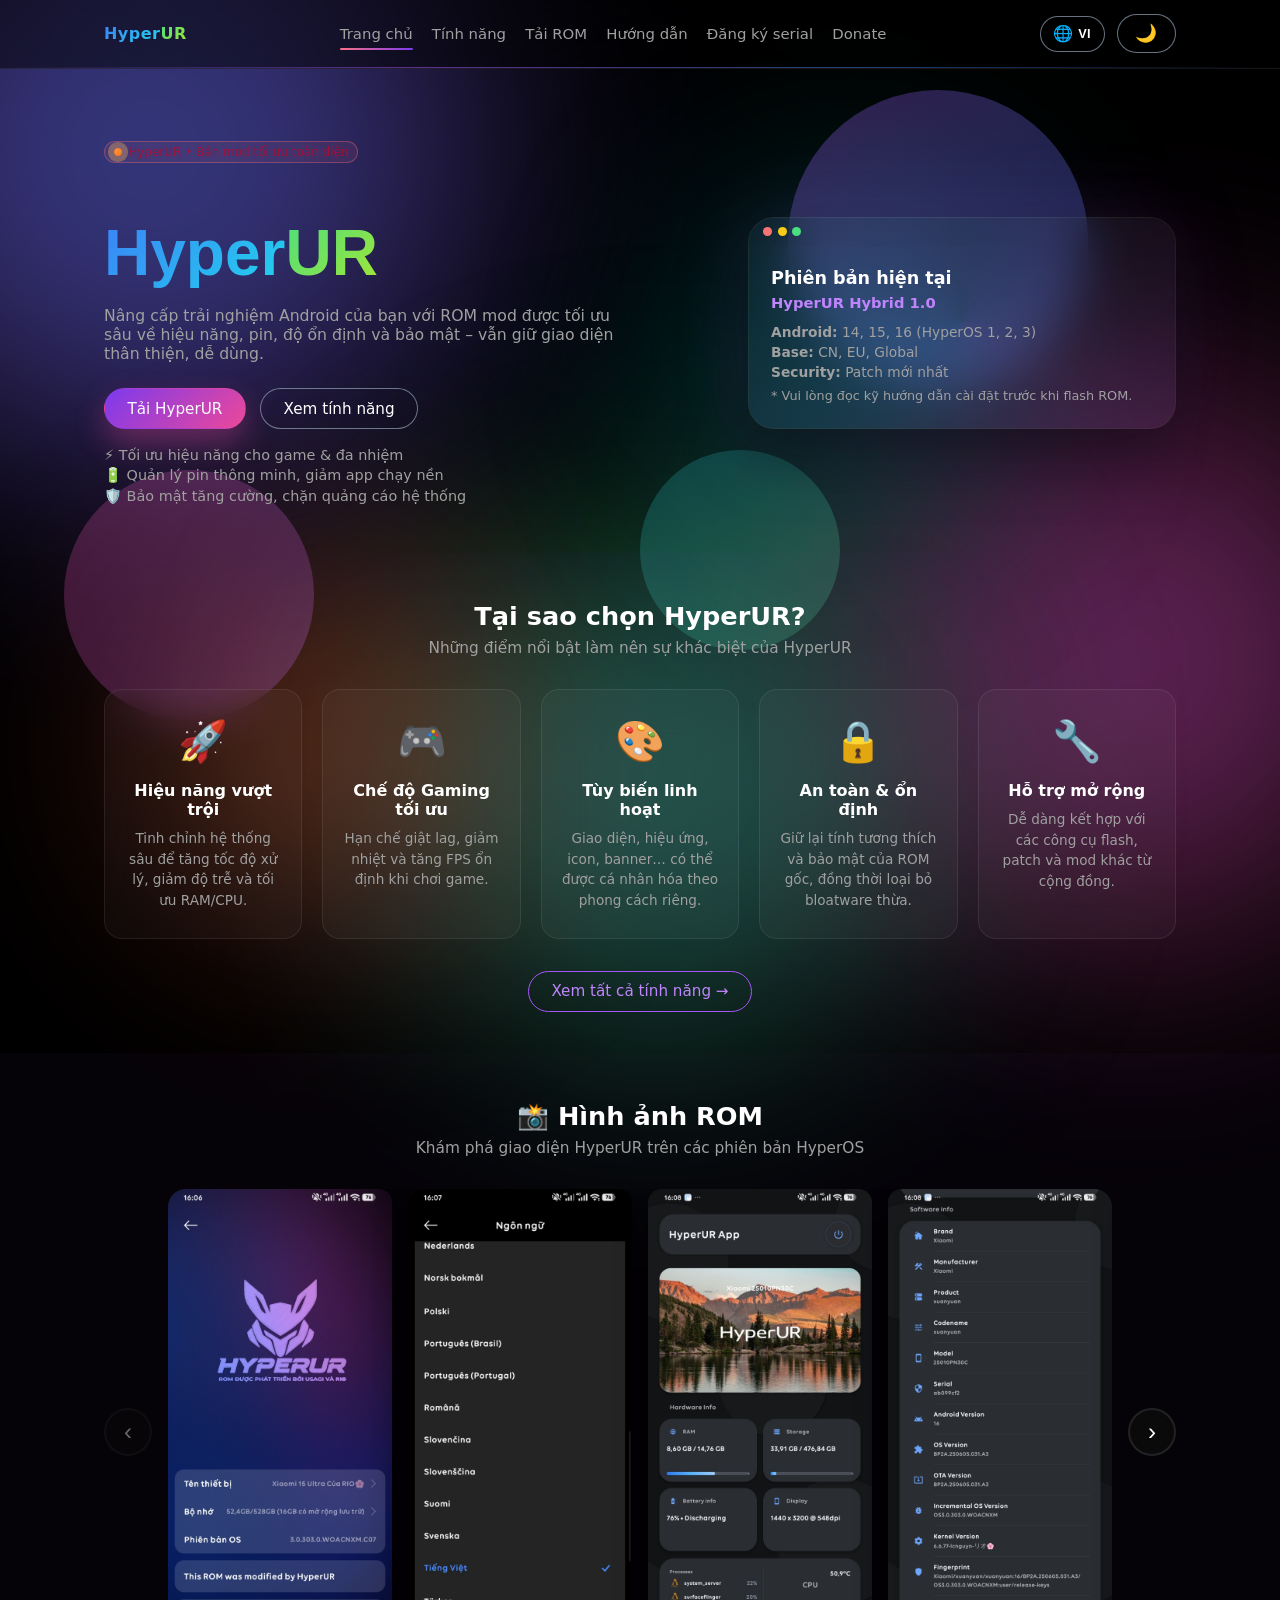
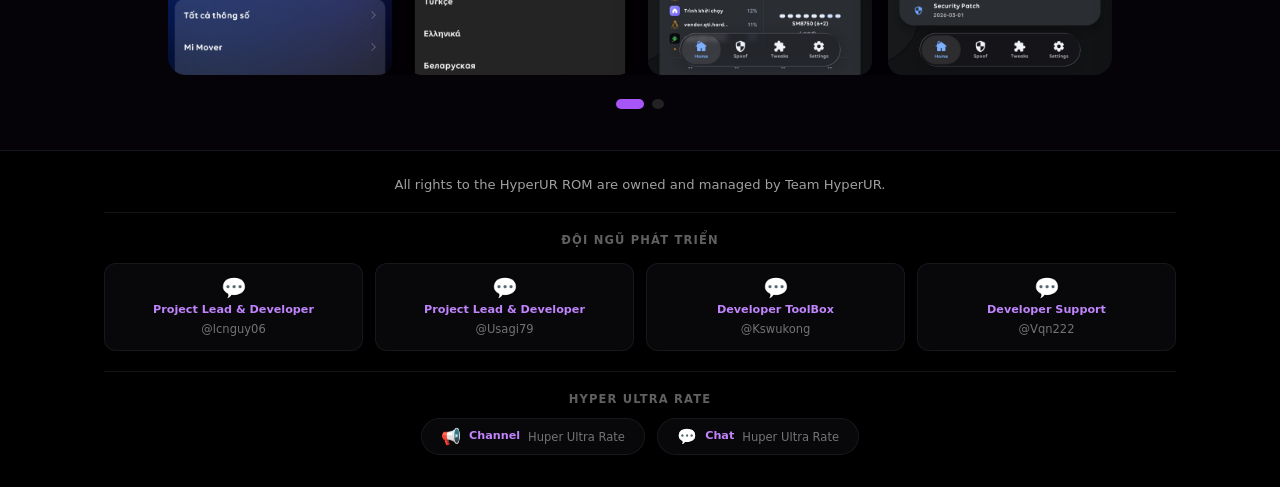
==== commit 932dec10: "rio" ====
--- a/index.html
+++ b/index.html
@@ -36,6 +36,12 @@
           <span class="logo-text"><span class="logo-hyper">Hyper</span><span class="logo-ur">UR</span></span>
         </a>
 
+        <button class="hamburger-btn" id="hamburger-btn" aria-label="Menu">
+          <span></span>
+          <span></span>
+          <span></span>
+        </button>
+
         <nav class="nav">
           <a href="#home" class="nav-link active" data-i18n="nav.home">Trang chủ</a>
           <a href="features.html" class="nav-link" data-i18n="nav.features">Tính năng</a>
@@ -51,6 +57,27 @@
             <span class="lang-text">VI</span>
           </button>
           <button class="btn btn-outline" id="btn-theme-toggle">
+            <span class="theme-icon">🌙</span>
+          </button>
+        </div>
+      </div>
+
+      <!-- Mobile Menu -->
+      <div class="mobile-menu" id="mobile-menu">
+        <nav class="mobile-nav">
+          <a href="#home" class="mobile-nav-link" data-i18n="nav.home">Trang chủ</a>
+          <a href="features.html" class="mobile-nav-link" data-i18n="nav.features">Tính năng</a>
+          <a href="downloads.html" class="mobile-nav-link" data-i18n="nav.download">Tải ROM</a>
+          <a href="guide.html" class="mobile-nav-link" data-i18n="nav.guide">Hướng dẫn</a>
+          <a href="serial.html" class="mobile-nav-link" data-i18n="nav.serial">Đăng ký serial</a>
+          <a href="donate.html" class="mobile-nav-link" data-i18n="nav.donate">Donate</a>
+        </nav>
+        <div class="mobile-nav-actions">
+          <button class="btn btn-outline btn-lang" id="btn-lang-toggle-mobile" title="Switch Language">
+            <span class="lang-icon">🌐</span>
+            <span class="lang-text">VI</span>
+          </button>
+          <button class="btn btn-outline" id="btn-theme-toggle-mobile">
             <span class="theme-icon">🌙</span>
           </button>
         </div>
--- a/styles.css
+++ b/styles.css
@@ -412,6 +412,27 @@
   display: none;
 }
 
+body.light-mode .hamburger-btn {
+  border-color: rgba(0, 0, 0, 0.15);
+}
+
+body.light-mode .hamburger-btn span {
+  background: var(--text);
+}
+
+body.light-mode .mobile-menu {
+  border-top-color: rgba(0, 0, 0, 0.08);
+}
+
+body.light-mode .mobile-nav-link:hover,
+body.light-mode .mobile-nav-link.active {
+  background: rgba(0, 0, 0, 0.05);
+}
+
+body.light-mode .mobile-nav-actions {
+  border-top-color: rgba(0, 0, 0, 0.08);
+}
+
 .header-inner {
   display: flex;
   align-items: center;
@@ -493,6 +514,85 @@
   display: flex;
   align-items: center;
   gap: 0.75rem;
+}
+
+/* Hamburger Button */
+.hamburger-btn {
+  display: none;
+  flex-direction: column;
+  justify-content: center;
+  align-items: center;
+  gap: 5px;
+  width: 36px;
+  height: 36px;
+  background: transparent;
+  border: 1px solid rgba(255, 255, 255, 0.15);
+  border-radius: 8px;
+  cursor: pointer;
+  padding: 0;
+}
+
+.hamburger-btn span {
+  display: block;
+  width: 18px;
+  height: 2px;
+  background: var(--text-soft);
+  border-radius: 2px;
+  transition: all 0.3s ease;
+}
+
+.hamburger-btn.active span:nth-child(1) {
+  transform: translateY(7px) rotate(45deg);
+}
+
+.hamburger-btn.active span:nth-child(2) {
+  opacity: 0;
+}
+
+.hamburger-btn.active span:nth-child(3) {
+  transform: translateY(-7px) rotate(-45deg);
+}
+
+/* Mobile Menu */
+.mobile-menu {
+  display: none;
+  flex-direction: column;
+  padding: 0.75rem 1.1rem 1rem;
+  border-top: 1px solid rgba(255, 255, 255, 0.06);
+}
+
+.mobile-menu.active {
+  display: flex;
+}
+
+.mobile-nav {
+  display: flex;
+  flex-direction: column;
+  gap: 0.1rem;
+}
+
+.mobile-nav-link {
+  display: block;
+  padding: 0.65rem 0.75rem;
+  color: var(--text-soft);
+  font-size: 0.95rem;
+  border-radius: var(--radius-sm);
+  transition: all 0.2s ease;
+}
+
+.mobile-nav-link:hover,
+.mobile-nav-link.active {
+  color: var(--primary-strong);
+  background: rgba(255, 255, 255, 0.06);
+}
+
+.mobile-nav-actions {
+  display: flex;
+  align-items: center;
+  gap: 0.75rem;
+  margin-top: 0.75rem;
+  padding-top: 0.75rem;
+  border-top: 1px solid rgba(255, 255, 255, 0.06);
 }
 
 .btn {
@@ -2198,6 +2298,21 @@
   background: rgba(255, 255, 255, 0.9);
 }
 
+body.dark-mode .modded-app-item {
+  background: rgba(255, 255, 255, 0.08);
+  border-color: rgba(255, 255, 255, 0.12);
+}
+
+body.dark-mode .modded-app-item:hover {
+  background: rgba(255, 255, 255, 0.15);
+  border-color: rgba(168, 85, 247, 0.5);
+  box-shadow: 0 8px 25px rgba(168, 85, 247, 0.3);
+}
+
+body.dark-mode .modded-app-name {
+  color: rgba(255, 255, 255, 0.9);
+}
+
 .modded-app-icon {
   font-size: 1.3rem;
 }
@@ -2383,12 +2498,13 @@
 /* Footer */
 .footer {
   padding: 1.6rem 0 2rem;
-  background: var(--bg);
+  background: transparent;
+  backdrop-filter: blur(12px);
+  -webkit-backdrop-filter: blur(12px);
   border-top: 1px solid rgba(148, 163, 184, 0.15);
 }
 
 body.dark-mode .footer {
-  background: #020617;
   border-top-color: rgba(30, 64, 175, 0.3);
 }
 
@@ -2404,6 +2520,8 @@
   font-size: 0.82rem;
   color: var(--text-soft);
   margin: 0;
+  text-align: center;
+  width: 100%;
 }
 
 .footer-admin-btn {
@@ -2458,6 +2576,8 @@
   gap: 0.25rem;
   padding: 0.9rem 0.5rem;
   background: rgba(148, 163, 184, 0.05);
+  backdrop-filter: blur(16px);
+  -webkit-backdrop-filter: blur(16px);
   border: 1px solid rgba(148, 163, 184, 0.1);
   border-radius: 12px;
   text-decoration: none;
@@ -2517,11 +2637,12 @@
 }
 
 .footer-hur-heading {
-  font-size: 0.8rem;
+  font-size: 0.72rem;
   font-weight: 700;
   text-transform: uppercase;
-  letter-spacing: 0.08em;
-  color: var(--primary-strong);
+  letter-spacing: 0.1em;
+  color: var(--text-soft);
+  opacity: 0.6;
   text-align: center;
   margin: 0 0 0.75rem;
 }
@@ -2538,23 +2659,28 @@
   align-items: center;
   gap: 0.5rem;
   padding: 0.6rem 1.2rem;
-  background: linear-gradient(135deg, rgba(99, 102, 241, 0.12), rgba(30, 64, 175, 0.15));
-  border: 1px solid rgba(99, 102, 241, 0.3);
+  background: rgba(148, 163, 184, 0.05);
+  backdrop-filter: blur(16px);
+  -webkit-backdrop-filter: blur(16px);
+  border: 1px solid rgba(148, 163, 184, 0.1);
   border-radius: 50px;
   text-decoration: none;
-  transition: all 0.25s;
+  transition: all 0.3s ease;
 }
 
 body.dark-mode .footer-hur-card {
-  background: linear-gradient(135deg, rgba(30, 64, 175, 0.2), rgba(99, 102, 241, 0.1));
-  border-color: rgba(99, 102, 241, 0.4);
+  background: rgba(30, 64, 175, 0.08);
+  border-color: rgba(30, 64, 175, 0.2);
 }
 
 .footer-hur-card:hover {
-  background: linear-gradient(135deg, rgba(99, 102, 241, 0.25), rgba(30, 64, 175, 0.3));
-  border-color: rgba(99, 102, 241, 0.6);
+  background: rgba(99, 102, 241, 0.08);
+  border-color: rgba(99, 102, 241, 0.3);
   transform: translateY(-2px);
-  box-shadow: 0 4px 20px rgba(99, 102, 241, 0.2);
+}
+
+body.dark-mode .footer-hur-card:hover {
+  background: rgba(30, 64, 175, 0.15);
 }
 
 .footer-hur-icon {
@@ -2563,16 +2689,17 @@
 }
 
 .footer-hur-label {
-  font-size: 0.72rem;
+  font-size: 0.7rem;
   font-weight: 600;
-  color: var(--text-soft);
-  opacity: 0.8;
+  color: var(--primary-strong);
+  text-align: center;
+  line-height: 1.3;
 }
 
 .footer-hur-name {
   font-size: 0.72rem;
-  font-weight: 700;
-  color: var(--primary-strong);
+  color: var(--text-soft);
+  opacity: 0.7;
 }
 
 /* Modal */
@@ -3664,6 +3791,14 @@
     display: none;
   }
 
+  .hamburger-btn {
+    display: flex;
+  }
+
+  .nav-actions {
+    display: none;
+  }
+
   .hero {
     padding-top: 3.1rem;
   }
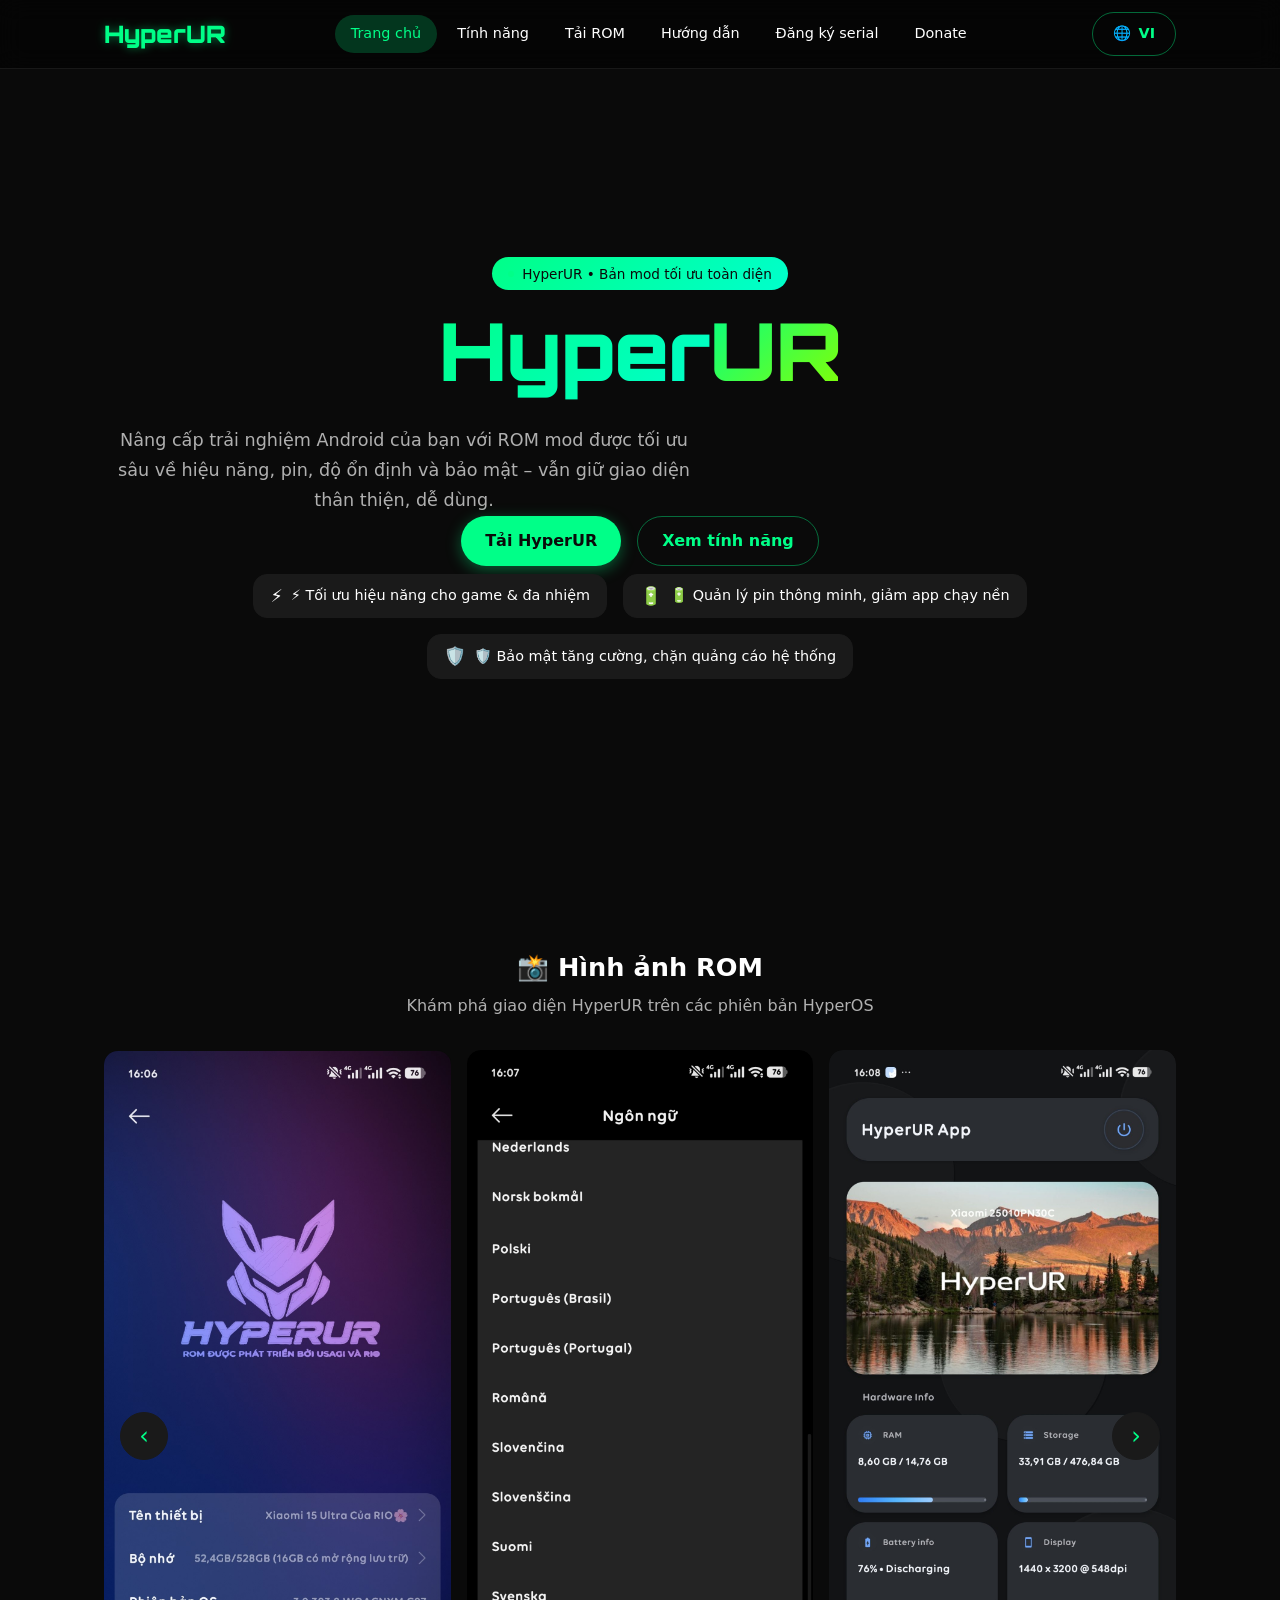
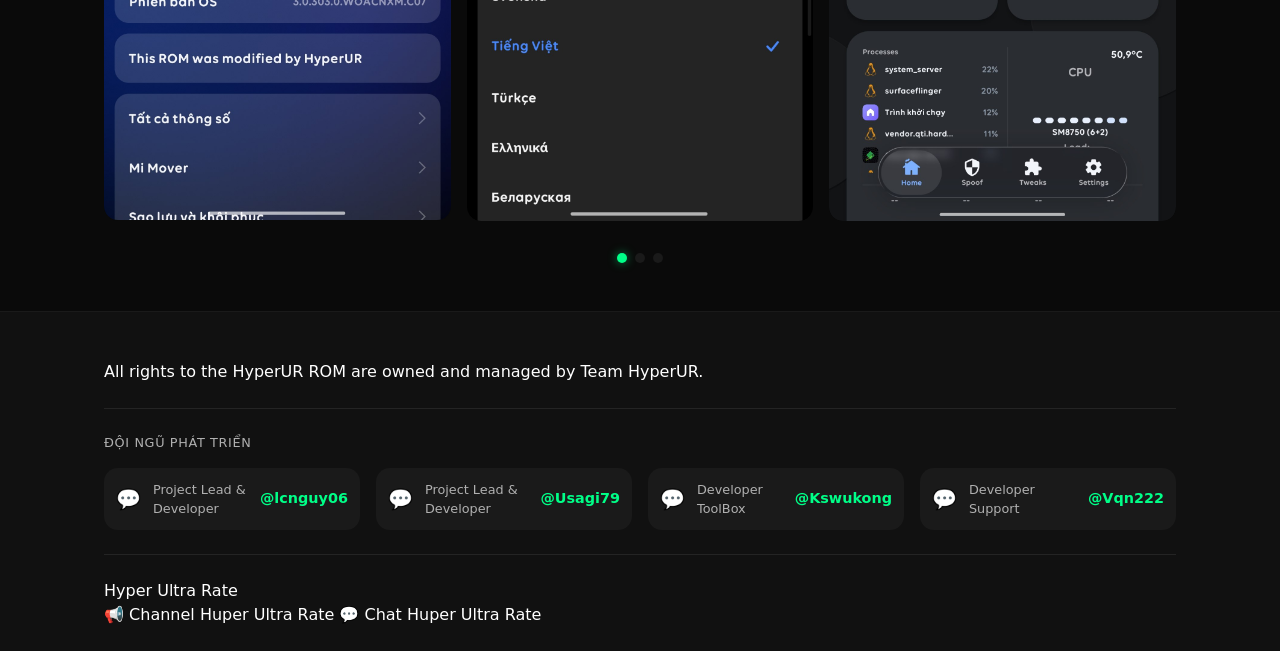
==== commit 6ecec7d3: "rio" ====
--- a/index.html
+++ b/index.html
@@ -11,24 +11,15 @@
       name="description"
       content="HyperUR - Nền tảng ROM mod tối ưu hiệu năng, pin, độ ổn định cho Android. Hỗ trợ Snapdragon, nhiều tuỳ biến cao cấp."
     />
+    <link rel="preconnect" href="https://fonts.googleapis.com">
+    <link rel="preconnect" href="https://fonts.gstatic.com" crossorigin>
+    <link href="https://fonts.googleapis.com/css2?family=Orbitron:wght@400;500;600;700;800;900&display=swap" rel="stylesheet">
     <link
       rel="stylesheet"
       href="styles.css"
     />
   </head>
   <body>
-    <!-- Blur Background -->
-    <div class="blur-bg blur-bg-1"></div>
-    <div class="blur-bg blur-bg-2"></div>
-    <div class="blur-bg blur-bg-3"></div>   
-    <div class="blur-bg blur-bg-4"></div>
-    <div class="blur-bg blur-bg-5"></div>
-
-    <!-- Gradient Orbs -->
-    <div class="gradient-orb gradient-orb-1"></div>
-    <div class="gradient-orb gradient-orb-2"></div>
-    <div class="gradient-orb gradient-orb-3"></div>
-
     <!-- Header / Navbar -->
     <header class="header">
       <div class="container header-inner">
@@ -55,9 +46,6 @@
           <button class="btn btn-outline btn-lang" id="btn-lang-toggle" title="Switch Language">
             <span class="lang-icon">🌐</span>
             <span class="lang-text">VI</span>
-          </button>
-          <button class="btn btn-outline" id="btn-theme-toggle">
-            <span class="theme-icon">🌙</span>
           </button>
         </div>
       </div>
@@ -77,9 +65,6 @@
             <span class="lang-icon">🌐</span>
             <span class="lang-text">VI</span>
           </button>
-          <button class="btn btn-outline" id="btn-theme-toggle-mobile">
-            <span class="theme-icon">🌙</span>
-          </button>
         </div>
       </div>
     </header>
@@ -88,7 +73,7 @@
     <!-- Hero section -->
     <section id="home" class="hero">
       <div class="container hero-inner">
-        <div class="hero-text">
+        <div class="hero-text"> 
           <p class="badge">
             <span class="badge-dot"></span>
             <span data-i18n="hero.badge">HyperUR • Bản mod tối ưu toàn diện</span>
@@ -112,79 +97,12 @@
           </div>
 
           <ul class="hero-list">
-            <li data-i18n="hero.list.1">⚡ Tối ưu hiệu năng cho game & đa nhiệm</li>
-            <li data-i18n="hero.list.2">🔋 Quản lý pin thông minh, giảm app chạy nền</li>
-            <li data-i18n="hero.list.3">🛡️ Bảo mật tăng cường, chặn quảng cáo hệ thống</li>
+            <li><span class="icon">⚡</span> <span data-i18n="hero.list.1">Tối ưu hiệu năng cho game & đa nhiệm</span></li>
+            <li><span class="icon">🔋</span> <span data-i18n="hero.list.2">Quản lý pin thông minh, giảm app chạy nền</span></li>
+            <li><span class="icon">🛡️</span> <span data-i18n="hero.list.3">Bảo mật tăng cường, chặn quảng cáo hệ thống</span></li>
           </ul>
         </div>
 
-        <div class="hero-card">
-          <div class="hero-card-header">
-            <span class="dot red"></span>
-            <span class="dot yellow"></span>
-            <span class="dot green"></span>
-          </div>
-          <div class="hero-card-body">
-            <h2 data-i18n="version.title">Phiên bản hiện tại</h2>
-            <p class="version-name" data-i18n="version.name">HyperUR Hybrid 1.0</p>
-            <ul class="version-list">
-              <li><strong data-i18n="version.android">Android:</strong> 14, 15, 16 (HyperOS 1, 2, 3)</li>
-              <li><strong data-i18n="version.base">Base:</strong> CN, EU, Global</li>
-              <li><strong data-i18n="version.security">Security:</strong> <span data-i18n="version.security.value">Patch mới nhất</span></li>
-            </ul>
-            <p class="version-note" data-i18n="version.note">
-              * Vui lòng đọc kỹ hướng dẫn cài đặt trước khi flash ROM.
-            </p>
-          </div>
-        </div>
-      </div>
-    </section>
-
-    <!-- Quick Features Section -->
-    <section class="section home-features">
-      <div class="container">
-        <div class="section-header">
-          <h2 data-i18n="home.features.title">Tại sao chọn HyperUR?</h2>
-          <p data-i18n="home.features.subtitle">Những điểm nổi bật làm nên sự khác biệt của HyperUR</p>
-        </div>
-
-        <div class="home-features-grid">
-          <div class="home-feature-card">
-            <div class="home-feature-icon">🚀</div>
-            <h3 data-i18n="home.features.performance">Hiệu năng vượt trội</h3>
-            <p data-i18n="home.features.performance.desc">Tinh chỉnh hệ thống sâu để tăng tốc độ xử lý, giảm độ trễ và tối ưu RAM/CPU.</p>
-          </div>
-
-          <div class="home-feature-card">
-            <div class="home-feature-icon">🎮</div>
-            <h3 data-i18n="home.features.gaming">Chế độ Gaming tối ưu</h3>
-            <p data-i18n="home.features.gaming.desc">Hạn chế giật lag, giảm nhiệt và tăng FPS ổn định khi chơi game.</p>
-          </div>
-
-          <div class="home-feature-card">
-            <div class="home-feature-icon">🎨</div>
-            <h3 data-i18n="home.features.customize">Tùy biến linh hoạt</h3>
-            <p data-i18n="home.features.customize.desc">Giao diện, hiệu ứng, icon, banner… có thể được cá nhân hóa theo phong cách riêng.</p>
-          </div>
-
-          <div class="home-feature-card">
-            <div class="home-feature-icon">🔒</div>
-            <h3 data-i18n="home.features.security">An toàn & ổn định</h3>
-            <p data-i18n="home.features.security.desc">Giữ lại tính tương thích và bảo mật của ROM gốc, đồng thời loại bỏ bloatware thừa.</p>
-          </div>
-
-          <div class="home-feature-card">
-            <div class="home-feature-icon">🔧</div>
-            <h3 data-i18n="home.features.support">Hỗ trợ mở rộng</h3>
-            <p data-i18n="home.features.support.desc">Dễ dàng kết hợp với các công cụ flash, patch và mod khác từ cộng đồng.</p>
-          </div>
-        </div>
-
-        <div class="home-features-cta">
-          <a href="features.html" class="btn btn-outline btn-lg" data-i18n="home.features.cta">
-            Xem tất cả tính năng →
-          </a>
-        </div>
       </div>
     </section>
 
--- a/styles.css
+++ b/styles.css
@@ -1,1178 +1,870 @@
+/* ========================================
+   HyperUR - CSS (Dark Mode Only)
+   ======================================== */
+
+/* ---------- Variables ---------- */
 :root {
-  --bg: #000000;
-  --bg-alt: #0a0a0a;
-  --bg-soft: #111111;
+  --bg: #0a0a0a;
+  --bg-alt: #111111;
+  --bg-soft: #1a1a1a;
   --text: #ffffff;
-  --text-soft: #a0a0a0;
-  --primary: #a855f7;
-  --primary-soft: rgba(168, 85, 247, 0.15);
-  --primary-strong: #c084fc;
-  --border-subtle: #222222;
-  --shadow-soft: 0 18px 45px rgba(0, 0, 0, 0.8);
-  --shadow-subtle: 0 12px 30px rgba(0, 0, 0, 0.6);
-  --transition-fast: 0.18s ease-out;
-  --accent-blue: #3b82f6;
-  --accent-cyan: #22d3ee;
-  --accent-green: #4ade80;
-  --accent-lime: #a3e635;
+  --text-soft: #b0b0b0;
+  --primary: #00ff88;
+  --primary-soft: rgba(0, 255, 136, 0.15);
+  --primary-strong: #00ff88;
+  --border: #1a1a1a;
+  --shadow: 0 18px 45px rgba(0, 0, 0, 0.8);
+
+  --accent-blue: #00ff88;
+  --accent-cyan: #00ffcc;
+  --accent-green: #00ff88;
+  --accent-lime: #88ff00;
+  --accent-red: #ff4444;
+  --accent-yellow: #ffdd00;
+  --accent-pink: #ff00ff;
+  --accent-orange: #ff8800;
+
+  --radius-sm: 8px;
+  --radius-md: 14px;
   --radius-lg: 18px;
-  --radius-md: 14px;
-}
-
-body.light-mode {
-  --bg: #ffffff;
-  --bg-alt: #fafafa;
-  --bg-soft: #f5f5f5;
-  --text: #000000;
-  --text-soft: #666666;
-  --primary: #7c3aed;
-  --primary-soft: rgba(124, 58, 237, 0.1);
-  --primary-strong: #5b21b6;
-  --border-subtle: #e5e5e5;
-  --shadow-soft: 0 18px 45px rgba(0, 0, 0, 0.1);
-  --shadow-subtle: 0 12px 30px rgba(0, 0, 0, 0.08);
-}
-
-*,
-*::before,
-*::after {
+  --radius-full: 999px;
+
+  --t-fast: 0.18s ease-out;
+  --t-normal: 0.3s ease;
+  --t-slow: 0.4s cubic-bezier(0.4, 0, 0.2, 1);
+
+  --container: 1120px;
+  --header-h: 68px;
+}
+
+/* ---------- Reset & Base ---------- */
+*, *::before, *::after {
   box-sizing: border-box;
+  margin: 0;
+  padding: 0;
+}
+
+html {
+  scroll-behavior: smooth;
+  -webkit-font-smoothing: antialiased;
+  -moz-osx-font-smoothing: grayscale;
 }
 
 body {
-  margin: 0;
   min-height: 100vh;
-  font-family: system-ui, -apple-system, BlinkMacSystemFont, 'SF Pro Text',
-    'Segoe UI', sans-serif;
+  font-family: system-ui, -apple-system, BlinkMacSystemFont, 'Segoe UI', sans-serif;
   background: var(--bg);
   color: var(--text);
-  -webkit-font-smoothing: antialiased;
-  transition: background-color 0.3s ease, color 0.3s ease;
+  line-height: 1.5;
   display: flex;
   flex-direction: column;
 }
 
-body.light-mode {
-  background: var(--bg);
-}
-
-main {
-  flex: 1;
-}
-
-/* ========== SUPER EFFECTS ========== */
-.blur-bg {
-  position: fixed;
-  pointer-events: none;
-  z-index: -1;
-}
-
-.blur-bg-1 {
-  width: 700px;
-  height: 700px;
-  background: radial-gradient(circle, #3b82f6 0%, #8b5cf6 50%, transparent 70%);
-  filter: blur(120px);
-  opacity: 0.5;
-  top: -200px;
-  left: -200px;
-  border-radius: 50%;
-  animation: float1 20s ease-in-out infinite;
-  box-shadow:
-    0 0 100px rgba(59, 130, 246, 0.5),
-    0 0 200px rgba(139, 92, 246, 0.3);
-}
-
-.blur-bg-2 {
-  width: 600px;
-  height: 600px;
-  background: radial-gradient(circle, #a855f7 0%, #ec4899 50%, transparent 70%);
-  filter: blur(120px);
-  opacity: 0.45;
-  top: 40%;
-  right: -150px;
-  border-radius: 50%;
-  animation: float2 25s ease-in-out infinite;
-  box-shadow:
-    0 0 100px rgba(168, 85, 247, 0.5),
-    0 0 200px rgba(236, 72, 153, 0.3);
-}
-
-.blur-bg-3 {
-  width: 550px;
-  height: 550px;
-  background: radial-gradient(circle, #22d3ee 0%, #4ade80 50%, transparent 70%);
-  filter: blur(120px);
-  opacity: 0.4;
-  bottom: -150px;
-  left: 30%;
-  border-radius: 50%;
-  animation: float3 22s ease-in-out infinite;
-  box-shadow:
-    0 0 100px rgba(34, 211, 238, 0.4),
-    0 0 200px rgba(74, 222, 128, 0.3);
-}
-
-.blur-bg-4 {
-  width: 400px;
-  height: 400px;
-  background: radial-gradient(circle, #f59e0b 0%, #ef4444 50%, transparent 70%);
-  filter: blur(100px);
-  opacity: 0.35;
-  top: 60%;
-  left: 10%;
-  border-radius: 50%;
-  animation: float4 18s ease-in-out infinite;
-  box-shadow:
-    0 0 80px rgba(245, 158, 11, 0.4),
-    0 0 160px rgba(239, 68, 68, 0.3);
-}
-
-.blur-bg-5 {
-  width: 350px;
-  height: 350px;
-  background: radial-gradient(circle, #10b981 0%, #06b6d4 50%, transparent 70%);
-  filter: blur(100px);
-  opacity: 0.3;
-  top: 20%;
-  right: 20%;
-  border-radius: 50%;
-  animation: float5 24s ease-in-out infinite;
-  box-shadow:
-    0 0 80px rgba(16, 185, 129, 0.4),
-    0 0 160px rgba(6, 182, 212, 0.3);
-}
-
-/* Floating Animations */
-@keyframes float1 {
-  0%, 100% {
-    transform: translate(0, 0) scale(1);
-  }
-  25% {
-    transform: translate(100px, 50px) scale(1.1);
-  }
-  50% {
-    transform: translate(50px, 100px) scale(0.95);
-  }
-  75% {
-    transform: translate(-50px, 50px) scale(1.05);
-  }
-}
-
-@keyframes float2 {
-  0%, 100% {
-    transform: translate(0, 0) scale(1);
-  }
-  33% {
-    transform: translate(-80px, -60px) scale(1.15);
-  }
-  66% {
-    transform: translate(60px, -40px) scale(0.9);
-  }
-}
-
-@keyframes float3 {
-  0%, 100% {
-    transform: translate(0, 0) scale(1);
-  }
-  20% {
-    transform: translate(80px, -80px) scale(1.1);
-  }
-  40% {
-    transform: translate(-60px, -40px) scale(0.95);
-  }
-  60% {
-    transform: translate(40px, 60px) scale(1.05);
-  }
-  80% {
-    transform: translate(-40px, 40px) scale(1);
-  }
-}
-
-@keyframes float4 {
-  0%, 100% {
-    transform: translate(0, 0) rotate(0deg) scale(1);
-  }
-  50% {
-    transform: translate(50px, -80px) rotate(180deg) scale(1.2);
-  }
-}
-
-@keyframes float5 {
-  0%, 100% {
-    transform: translate(0, 0) scale(1);
-  }
-  30% {
-    transform: translate(-70px, 50px) scale(1.1);
-  }
-  60% {
-    transform: translate(40px, -30px) scale(0.9);
-  }
-}
-
-/* Pulse Glow Effect */
-@keyframes pulseGlow {
-  0%, 100% {
-    opacity: 0.5;
-    filter: blur(120px);
-  }
-  50% {
-    opacity: 0.7;
-    filter: blur(100px);
-  }
-}
-
-.blur-bg-1 { animation: float1 20s ease-in-out infinite, pulseGlow 8s ease-in-out infinite; }
-.blur-bg-2 { animation: float2 25s ease-in-out infinite, pulseGlow 10s ease-in-out infinite 2s; }
-.blur-bg-3 { animation: float3 22s ease-in-out infinite, pulseGlow 12s ease-in-out infinite 4s; }
-.blur-bg-4 { animation: float4 18s ease-in-out infinite, pulseGlow 9s ease-in-out infinite 1s; }
-.blur-bg-5 { animation: float5 24s ease-in-out infinite, pulseGlow 11s ease-in-out infinite 3s; }
-
-/* Light mode - softer effects */
-body.light-mode .blur-bg-1,
-body.light-mode .blur-bg-2,
-body.light-mode .blur-bg-3,
-body.light-mode .blur-bg-4,
-body.light-mode .blur-bg-5 {
-  opacity: 0.2;
-  filter: blur(80px);
-}
-
-/* Stars / Particles Background */
-.stars-container {
+main { flex: 1; }
+
+a {
+  color: inherit;
+  text-decoration: none;
+}
+
+img { display: block; max-width: 100%; }
+
+ul, ol { list-style: none; }
+
+button {
+  font: inherit;
+  cursor: pointer;
+  border: none;
+  background: none;
+}
+
+/* ---------- Layout ---------- */
+.container {
+  max-width: var(--container);
+  margin: 0 auto;
+  padding: 0 1.5rem;
+}
+
+.section {
+  padding: 3rem 0;
+}
+
+.section-alt {
+  background: rgba(255, 255, 255, 0.02);
+  border-top: 1px solid rgba(255, 255, 255, 0.05);
+  border-bottom: 1px solid rgba(255, 255, 255, 0.05);
+}
+
+.section-header {
+  text-align: center;
+  max-width: 40rem;
+  margin: 0 auto 2rem;
+}
+
+.section-header h2 {
+  font-size: 1.6rem;
+  margin-bottom: 0.5rem;
+}
+
+.section-header p {
+  color: var(--text-soft);
+}
+
+/* ---------- Header ---------- */
+.header {
   position: fixed;
   top: 0;
   left: 0;
-  width: 100%;
-  height: 100%;
-  pointer-events: none;
-  z-index: -2;
-  overflow: hidden;
-}
-
-.star {
-  position: absolute;
-  width: 2px;
+  right: 0;
+  z-index: 1000;
+  background: rgba(0, 0, 0, 0.5);
+  backdrop-filter: blur(12px);
+  border-bottom: 1px solid rgba(255, 255, 255, 0.08);
+}
+
+.header-inner {
+  display: flex;
+  align-items: center;
+  justify-content: space-between;
+  height: var(--header-h);
+  gap: 2rem;
+}
+
+.logo {
+  font-family: 'Orbitron', sans-serif;
+  font-size: 1.5rem;
+  font-weight: 900;
+  color: #00ff88;
+  text-shadow: 0 0 10px rgba(0, 255, 136, 0.45);
+  background: none;
+}
+
+.logo-hyper {
+  color: var(--primary);
+  text-shadow: 0 0 10px rgba(0, 255, 136, 0.45);
+}
+
+.logo-ur {
+  color: var(--primary-strong);
+  text-shadow: 0 0 10px rgba(0, 255, 136, 0.45);
+}
+
+.nav {
+  display: flex;
+  align-items: center;
+  gap: 0.25rem;
+}
+
+.nav-link {
+  padding: 0.5rem 1rem;
+  border-radius: var(--radius-full);
+  font-size: 0.9rem;
+  font-weight: 500;
+  transition: all var(--t-fast);
+}
+
+.nav-link:hover {
+  background: rgba(255, 255, 255, 0.06);
+}
+
+.nav-link.active {
+  background: rgba(0, 255, 136, 0.2);
+  color: var(--primary);
+}
+
+.nav-actions {
+  display: flex;
+  align-items: center;
+  gap: 0.5rem;
+}
+
+.hamburger-btn {
+  display: none;
+  flex-direction: column;
+  justify-content: center;
+  align-items: center;
+  gap: 5px;
+  width: 40px;
+  height: 40px;
+  border-radius: var(--radius-sm);
+  cursor: pointer;
+}
+
+.hamburger-btn span {
+  display: block;
+  width: 22px;
   height: 2px;
-  background: white;
-  border-radius: 50%;
-  animation: twinkle 3s ease-in-out infinite;
-}
-
-@keyframes twinkle {
-  0%, 100% {
-    opacity: 0.2;
-    transform: scale(1);
-  }
-  50% {
-    opacity: 1;
-    transform: scale(1.5);
-  }
-}
-
-/* Gradient Orbs for extra depth */
-.gradient-orb {
+  background: var(--text);
+  border-radius: 2px;
+  transition: all var(--t-fast);
+}
+
+/* ---------- Mobile Menu ---------- */
+.mobile-menu {
+  display: none;
   position: fixed;
-  border-radius: 50%;
-  pointer-events: none;
-  z-index: -1;
-  mix-blend-mode: screen;
-}
-
-.gradient-orb-1 {
-  width: 300px;
-  height: 300px;
-  background: linear-gradient(135deg, rgba(168, 85, 247, 0.3), rgba(59, 130, 246, 0.3));
-  top: 10%;
-  right: 15%;
-  animation: orbFloat1 15s ease-in-out infinite;
-}
-
-.gradient-orb-2 {
-  width: 250px;
-  height: 250px;
-  background: linear-gradient(135deg, rgba(236, 72, 153, 0.25), rgba(168, 85, 247, 0.25));
-  bottom: 20%;
-  left: 5%;
-  animation: orbFloat2 18s ease-in-out infinite;
-}
-
-.gradient-orb-3 {
-  width: 200px;
-  height: 200px;
-  background: linear-gradient(135deg, rgba(34, 211, 238, 0.2), rgba(74, 222, 128, 0.2));
-  top: 50%;
-  left: 50%;
-  animation: orbFloat3 20s ease-in-out infinite;
-}
-
-@keyframes orbFloat1 {
-  0%, 100% { transform: translate(0, 0) rotate(0deg); }
-  50% { transform: translate(-50px, 30px) rotate(180deg); }
-}
-
-@keyframes orbFloat2 {
-  0%, 100% { transform: translate(0, 0) rotate(0deg); }
-  50% { transform: translate(40px, -40px) rotate(-180deg); }
-}
-
-@keyframes orbFloat3 {
-  0%, 100% { transform: translate(0, 0) scale(1); }
-  50% { transform: translate(-30px, 50px) scale(1.2); }
-}
-
-body.light-mode .gradient-orb {
-  display: none;
-}
-
-/* Neon Glow Effects for Cards */
-.glow-effect {
+  top: var(--header-h);
+  left: 0;
+  right: 0;
+  bottom: 0;
+  background: var(--bg-alt);
+  padding: 1.5rem;
+  z-index: 999;
+  overflow-y: auto;
+}
+
+.mobile-menu.active {
+  display: block;
+}
+
+.mobile-nav {
+  display: flex;
+  flex-direction: column;
+  gap: 0.25rem;
+}
+
+.mobile-nav-link {
+  display: block;
+  padding: 0.875rem 1rem;
+  border-radius: var(--radius-md);
+  font-size: 1rem;
+  font-weight: 500;
+  transition: all var(--t-fast);
+}
+
+.mobile-nav-link:hover {
+  background: rgba(255, 255, 255, 0.06);
+}
+
+.mobile-nav-link.active {
+  background: rgba(0, 255, 136, 0.15);
+  color: var(--primary);
+}
+
+.mobile-nav-actions {
+  display: flex;
+  align-items: center;
+  gap: 0.75rem;
+  margin-top: 0.75rem;
+  padding-top: 0.75rem;
+  border-top: 1px solid rgba(255, 255, 255, 0.08);
+}
+
+/* ---------- Buttons ---------- */
+.btn {
+  display: inline-flex;
+  align-items: center;
+  justify-content: center;
+  gap: 0.5rem;
+  padding: 0.625rem 1.25rem;
+  border-radius: var(--radius-full);
+  font-size: 0.9rem;
+  font-weight: 600;
+  transition: all var(--t-fast);
+  cursor: pointer;
+  white-space: nowrap;
+}
+
+.btn-primary {
+  background: var(--primary);
+  color: #0a0a0a;
+  box-shadow: 0 4px 15px rgba(0, 255, 136, 0.35);
+}
+
+.btn-primary:hover {
+  background: #00dd77;
+  box-shadow: 0 6px 20px rgba(0, 255, 136, 0.5);
+  transform: translateY(-1px);
+}
+
+.btn-outline {
+  border: 1.5px solid rgba(0, 255, 136, 0.4);
+  color: var(--primary);
+  background: transparent;
+}
+
+.btn-outline:hover {
+  border-color: var(--primary);
+  color: #0a0a0a;
+  background: rgba(0, 255, 136, 0.15);
+}
+
+.btn-lg {
+  padding: 0.75rem 1.5rem;
+  font-size: 1rem;
+}
+
+/* ---------- Cards ---------- */
+.card {
+  background: var(--bg-soft);
+  border: 1px solid var(--border);
+  border-radius: var(--radius-lg);
+  padding: 1.5rem;
+  transition: all var(--t-normal);
+}
+
+.card:hover {
+  border-color: var(--primary);
+  box-shadow: 0 0 20px rgba(0, 255, 136, 0.2);
+}
+
+/* ---------- Hero ---------- */
+.hero {
+  min-height: 100vh;
+  display: flex;
+  align-items: center;
+  padding: calc(var(--header-h) + 2rem) 0 4rem;
+}
+
+.hero-inner {
+  display: flex;
+  flex-direction: column;
+  align-items: center;
+  text-align: center;
+  gap: 1.5rem;
+}
+
+.hero-text h1 {
+  font-family: 'Orbitron', sans-serif;
+  font-size: clamp(2.5rem, 8vw, 5rem);
+  font-weight: 900;
+  margin-bottom: 1rem;
   position: relative;
 }
 
-.glow-effect::before {
-  content: '';
-  position: absolute;
-  top: -2px;
-  left: -2px;
-  right: -2px;
-  bottom: -2px;
-  background: linear-gradient(45deg,
-    rgba(168, 85, 247, 0.5),
-    rgba(59, 130, 246, 0.5),
-    rgba(236, 72, 153, 0.5),
-    rgba(168, 85, 247, 0.5));
-  background-size: 400% 400%;
-  border-radius: inherit;
-  z-index: -1;
-  filter: blur(10px);
-  opacity: 0;
-  transition: opacity 0.3s ease;
-  animation: gradientShift 8s ease infinite;
-}
-
-@keyframes gradientShift {
-  0% { background-position: 0% 50%; }
-  50% { background-position: 100% 50%; }
-  100% { background-position: 0% 50%; }
-}
-
-a {
-  color: inherit;
-  text-decoration: none;
-}
-
-p {
-  margin: 0;
-}
-
-.container {
-  max-width: 1120px;
-  margin: 0 auto;
-  padding: 0 1.5rem;
-}
-
-/* Header */
-.header {
-  position: sticky;
-  top: 0;
-  z-index: 1000;
-  backdrop-filter: blur(24px);
-  -webkit-backdrop-filter: blur(24px);
-  background: rgba(0, 0, 0, 0.5);
-  border-bottom: 1px solid rgba(255, 255, 255, 0.08);
-  transition: all 0.3s ease;
-}
-
-.header::after {
-  content: '';
-  position: absolute;
-  bottom: 0;
-  left: 0;
-  width: 100%;
-  height: 1px;
-  background: linear-gradient(90deg,
-    transparent,
-    rgba(168, 85, 247, 0.5),
-    rgba(59, 130, 246, 0.5),
-    transparent);
-  animation: headerGlow 3s ease-in-out infinite;
-}
-
-@keyframes headerGlow {
-  0%, 100% { opacity: 0.3; }
-  50% { opacity: 0.8; }
-}
-
-body.light-mode .header {
-  background: rgba(255, 255, 255, 0.85);
-  border-bottom: 1px solid rgba(0, 0, 0, 0.08);
-}
-
-body.light-mode .header::after {
-  display: none;
-}
-
-body.light-mode .hamburger-btn {
-  border-color: rgba(0, 0, 0, 0.15);
-}
-
-body.light-mode .hamburger-btn span {
-  background: var(--text);
-}
-
-body.light-mode .mobile-menu {
-  border-top-color: rgba(0, 0, 0, 0.08);
-}
-
-body.light-mode .mobile-nav-link:hover,
-body.light-mode .mobile-nav-link.active {
-  background: rgba(0, 0, 0, 0.05);
-}
-
-body.light-mode .mobile-nav-actions {
-  border-top-color: rgba(0, 0, 0, 0.08);
-}
-
-.header-inner {
-  display: flex;
-  align-items: center;
-  justify-content: space-between;
-  padding: 0.9rem 1.5rem;
-}
-
-.logo {
-  display: flex;
-  align-items: center;
-  gap: 0.6rem;
-  font-weight: 700;
-  letter-spacing: 0.03em;
-  color: var(--primary-strong);
-}
-
-.logo-icon {
-  width: 32px;
-  height: 32px;
-  border-radius: 999px;
-  background: radial-gradient(circle at 30% 0, #f97316, #fb7185 35%, #7c3aed 75%);
-  display: grid;
-  place-items: center;
-  font-size: 0.9rem;
-  color: #f9fafb;
-  box-shadow: 0 12px 25px rgba(124, 58, 237, 0.6);
-}
-
-.logo-text .logo-hyper {
+.hero-text h1 .hyper {
   background: linear-gradient(135deg, var(--accent-blue), var(--accent-cyan));
   -webkit-background-clip: text;
   -webkit-text-fill-color: transparent;
   background-clip: text;
 }
 
-.logo-text .logo-ur {
+.hero-text h1 .mods {
   background: linear-gradient(135deg, var(--accent-green), var(--accent-lime));
   -webkit-background-clip: text;
   -webkit-text-fill-color: transparent;
   background-clip: text;
 }
 
-.nav {
-  display: flex;
-  align-items: center;
-  gap: 1.2rem;
-  font-size: 0.93rem;
-  color: var(--text-soft);
-}
-
-.nav-link {
-  position: relative;
-  padding: 0.2rem 0;
-  transition: color var(--transition-fast);
-}
-
-.nav-link::after {
-  content: '';
-  position: absolute;
-  left: 0;
-  bottom: -0.25rem;
-  width: 0;
-  height: 2px;
-  border-radius: 999px;
-  background: linear-gradient(to right, #fb7185, #7c3aed);
-  transition: width var(--transition-fast);
-}
-
-.nav-link:hover {
-  color: var(--primary-strong);
-}
-
-.nav-link:hover::after,
-.nav-link.active::after {
-  width: 100%;
-}
-
-.nav-actions {
-  display: flex;
-  align-items: center;
-  gap: 0.75rem;
-}
-
-/* Hamburger Button */
-.hamburger-btn {
-  display: none;
-  flex-direction: column;
-  justify-content: center;
-  align-items: center;
-  gap: 5px;
-  width: 36px;
-  height: 36px;
-  background: transparent;
-  border: 1px solid rgba(255, 255, 255, 0.15);
-  border-radius: 8px;
-  cursor: pointer;
-  padding: 0;
-}
-
-.hamburger-btn span {
-  display: block;
-  width: 18px;
-  height: 2px;
-  background: var(--text-soft);
-  border-radius: 2px;
-  transition: all 0.3s ease;
-}
-
-.hamburger-btn.active span:nth-child(1) {
-  transform: translateY(7px) rotate(45deg);
-}
-
-.hamburger-btn.active span:nth-child(2) {
-  opacity: 0;
-}
-
-.hamburger-btn.active span:nth-child(3) {
-  transform: translateY(-7px) rotate(-45deg);
-}
-
-/* Mobile Menu */
-.mobile-menu {
-  display: none;
-  flex-direction: column;
-  padding: 0.75rem 1.1rem 1rem;
-  border-top: 1px solid rgba(255, 255, 255, 0.06);
-}
-
-.mobile-menu.active {
-  display: flex;
-}
-
-.mobile-nav {
-  display: flex;
-  flex-direction: column;
-  gap: 0.1rem;
-}
-
-.mobile-nav-link {
-  display: block;
-  padding: 0.65rem 0.75rem;
-  color: var(--text-soft);
-  font-size: 0.95rem;
-  border-radius: var(--radius-sm);
-  transition: all 0.2s ease;
-}
-
-.mobile-nav-link:hover,
-.mobile-nav-link.active {
-  color: var(--primary-strong);
-  background: rgba(255, 255, 255, 0.06);
-}
-
-.mobile-nav-actions {
-  display: flex;
-  align-items: center;
-  gap: 0.75rem;
-  margin-top: 0.75rem;
-  padding-top: 0.75rem;
-  border-top: 1px solid rgba(255, 255, 255, 0.06);
-}
-
-.btn {
-  display: inline-flex;
-  align-items: center;
-  justify-content: center;
-  border-radius: 999px;
-  border: 1px solid transparent;
-  font-size: 0.9rem;
-  padding: 0.5rem 1.1rem;
-  cursor: pointer;
-  background: transparent;
-  color: var(--text);
-  transition: transform var(--transition-fast), box-shadow var(--transition-fast),
-    background var(--transition-fast), border-color var(--transition-fast),
-    color var(--transition-fast);
-}
-
-.btn-primary {
-  background: linear-gradient(135deg, #7c3aed, #ec4899);
-  color: #f9fafb;
-  box-shadow: 0 14px 30px rgba(236, 72, 153, 0.35);
-}
-
-.btn-primary:hover {
-  transform: translateY(-1px);
-  box-shadow: 0 18px 40px rgba(124, 58, 237, 0.6);
-}
-
-@keyframes slide-down {
-  0% {
-    opacity: 0;
-    transform: translateY(-20px);
-  }
-  100% {
-    opacity: 1;
-    transform: translateY(0);
-  }
-}
-
-.btn-primary.btn-lg,
-.btn-primary.btn-full {
-  animation: slide-down 0.6s ease-out;
-}
-
-.btn-primary.btn-lg:hover,
-.btn-primary.btn-full:hover {
-  transform: translateY(2px);
-  box-shadow: 0 20px 45px rgba(124, 58, 237, 0.7);
-}
-
-.btn-outline {
-  border-color: rgba(148, 163, 184, 0.7);
-  background: rgba(15, 23, 42, 0.02);
-}
-
-body.dark-mode .btn-outline {
-  border-color: rgba(148, 163, 184, 0.5);
-  background: rgba(15, 23, 42, 0.7);
-  color: #e5e7eb;
-}
-
-.btn-outline:hover {
-  background: rgba(148, 163, 184, 0.1);
-}
-
-.btn-ghost {
-  background: transparent;
-  border-color: transparent;
-  color: var(--text-soft);
-}
-
-.btn-ghost:hover {
-  background: rgba(148, 163, 184, 0.16);
-}
-
-.btn-lg {
-  padding: 0.65rem 1.4rem;
-  font-size: 0.95rem;
-}
-
-.btn-full {
-  width: 100%;
-  margin-top: 0.75rem;
-}
-
-.theme-icon {
-  font-size: 1.1rem;
-}
-
-/* Language Toggle Button */
-.btn-lang {
-  display: inline-flex;
-  align-items: center;
-  gap: 0.3rem;
-  padding: 0.45rem 0.8rem;
-}
-
-.lang-icon {
-  font-size: 1rem;
-}
-
-.lang-text {
-  font-size: 0.8rem;
-  font-weight: 600;
-  letter-spacing: 0.03em;
-}
-
-/* Hero */
-.hero {
-  padding: 4.5rem 0 3rem;
-}
-
-.hero-inner {
-  display: grid;
-  grid-template-columns: minmax(0, 1.4fr) minmax(0, 1fr);
-  gap: 2.75rem;
-  align-items: center;
-}
-
 .badge {
   display: inline-flex;
   align-items: center;
-  gap: 0.4rem;
-  padding: 0.18rem 0.55rem;
-  font-size: 0.75rem;
-  border-radius: 999px;
-  background: rgba(251, 113, 133, 0.09);
-  color: #9f1239;
-  border: 1px solid rgba(248, 113, 113, 0.35);
-}
-
-body.dark-mode .badge {
-  background: rgba(248, 113, 113, 0.14);
-  color: #fecaca;
-  border-color: rgba(248, 113, 113, 0.5);
+  gap: 0.5rem;
+  padding: 0.4rem 1rem;
+  border-radius: var(--radius-full);
+  font-size: 0.85rem;
+  font-weight: 500;
+  background: linear-gradient(135deg, #00ff88, #00ffcc);
+  color: #0a0a0a;
 }
 
 .badge-dot {
-  width: 8px;
-  height: 8px;
-  border-radius: 999px;
-  background: radial-gradient(circle at 30% 30%, #fb923c, #f97316);
-  box-shadow: 0 0 0 6px rgba(248, 187, 89, 0.35);
-}
-
-@import url('https://fonts.googleapis.com/css2?family=Orbitron:wght@900&display=swap');
-
-.hero h1 {
-    font-family: 'Orbitron', sans-serif;
-    font-size: 4rem;
-    font-weight: 900;
-    margin-bottom: 1rem;
-    position: relative;
-}
-
-.hero h1 .hyper {
-    background: linear-gradient(135deg, var(--accent-blue), var(--accent-cyan));
-    -webkit-background-clip: text;
-    -webkit-text-fill-color: transparent;
-    background-clip: text;
-}
-
-.hero h1 .mods {
-    background: linear-gradient(135deg, var(--accent-green), var(--accent-lime));
-    -webkit-background-clip: text;
-    -webkit-text-fill-color: transparent;
-    background-clip: text;
+  width: 6px;
+  height: 6px;
+  border-radius: 50%;
+  background: var(--accent-green);
+  animation: pulse 2s ease-in-out infinite;
+}
+
+@keyframes pulse {
+  0%, 100% { opacity: 1; }
+  50% { opacity: 0.4; }
 }
 
 .hero-subtitle {
-  font-size: 0.98rem;
+  max-width: 600px;
+  font-size: 1.1rem;
   color: var(--text-soft);
-  max-width: 32rem;
+  line-height: 1.7;
 }
 
 .hero-actions {
   display: flex;
+  gap: 1rem;
   flex-wrap: wrap;
-  align-items: center;
-  gap: 0.9rem;
-  margin: 1.6rem 0 1.1rem;
+  justify-content: center;
 }
 
 .hero-list {
-  list-style: none;
-  padding: 0;
-  margin: 0;
-  display: flex;
-  flex-direction: column;
-  gap: 0.25rem;
+  display: flex;
+  flex-wrap: wrap;
+  gap: 1rem;
+  justify-content: center;
+  margin-top: 0.5rem;
+}
+
+.hero-list li {
+  display: flex;
+  align-items: center;
+  gap: 0.5rem;
+  font-size: 0.9rem;
+  color: var(--text);
+  background: var(--bg-soft);
+  border: 1px solid var(--border);
+  border-radius: var(--radius-md);
+  padding: 0.5rem 1rem;
+  transition: all var(--t-fast);
+}
+
+.hero-list li:hover {
+  border-color: var(--primary);
+  box-shadow: 0 0 15px rgba(0, 255, 136, 0.15);
+}
+
+.hero-list li .icon {
+  font-size: 1.1rem;
+}
+
+/* ---------- Features ---------- */
+.features-grid {
+  display: grid;
+  grid-template-columns: repeat(auto-fit, minmax(280px, 1fr));
+  gap: 1.5rem;
+  margin-top: 2rem;
+}
+
+.feature-card {
+  background: var(--bg-soft);
+  border: 1px solid var(--border);
+  border-radius: var(--radius-lg);
+  padding: 1.5rem;
+  transition: all var(--t-normal);
+}
+
+.feature-card:hover {
+  border-color: var(--primary);
+  box-shadow: 0 0 20px rgba(0, 255, 136, 0.2);
+}
+
+.feature-icon {
+  width: 48px;
+  height: 48px;
+  display: flex;
+  align-items: center;
+  justify-content: center;
+  font-size: 1.5rem;
+  background: var(--primary-soft);
+  border-radius: var(--radius-md);
+  margin-bottom: 1rem;
+}
+
+.feature-card h3 {
+  font-size: 1.1rem;
+  margin-bottom: 0.5rem;
+}
+
+.feature-card p {
   font-size: 0.9rem;
   color: var(--text-soft);
-}
-
-.hero-card {
-  border-radius: 26px;
-  background: rgba(255, 255, 255, 0.03);
-  backdrop-filter: blur(24px);
-  -webkit-backdrop-filter: blur(24px);
-  box-shadow:
-    0 25px 60px rgba(0, 0, 0, 0.5),
-    0 0 80px rgba(168, 85, 247, 0.15);
-  overflow: hidden;
-  border: 1px solid rgba(255, 255, 255, 0.08);
+  line-height: 1.6;
+}
+
+/* ---------- Downloads ---------- */
+.downloads-hero {
+  padding: calc(var(--header-h) + 3rem) 0 2rem;
+  text-align: center;
+}
+
+.downloads-hero h1 {
+  font-size: 2.5rem;
+  margin-bottom: 1rem;
+}
+
+.downloads-hero p {
+  max-width: 600px;
+  margin: 0 auto;
+  color: var(--text-soft);
+}
+
+.search-filter-bar {
+  display: flex;
+  align-items: center;
+  gap: 1rem;
+  margin-bottom: 2rem;
+}
+
+.search-box {
+  flex: 1;
   position: relative;
 }
 
-.hero-card::before {
-  content: '';
+.search-icon {
   position: absolute;
-  top: -50%;
-  left: -50%;
-  width: 200%;
-  height: 200%;
-  background: conic-gradient(
-    from 0deg,
-    transparent,
-    rgba(168, 85, 247, 0.1),
-    rgba(59, 130, 246, 0.1),
-    transparent
-  );
-  animation: rotate 15s linear infinite;
-}
-
-@keyframes rotate {
-  100% {
-    transform: rotate(360deg);
-  }
-}
-
-.hero-card > * {
-  position: relative;
-  z-index: 1;
-}
-
-body.light-mode .hero-card {
-  background: rgba(255, 255, 255, 0.8);
-  border-color: rgba(0, 0, 0, 0.08);
-  box-shadow:
-    0 25px 60px rgba(0, 0, 0, 0.1),
-    0 0 40px rgba(124, 58, 237, 0.08);
-}
-
-body.light-mode .hero-card::before {
-  display: none;
-}
-
-.hero-card-header {
-  display: flex;
-  align-items: center;
-  gap: 0.35rem;
-  padding: 0.6rem 0.9rem;
-  background: linear-gradient(to right, rgba(15, 23, 42, 0.06), transparent);
-}
-
-.hero-card-header .dot {
-  width: 9px;
-  height: 9px;
-  border-radius: 999px;
-}
-
-.hero-card-header .dot.red {
-  background: #f97373;
-}
-
-.hero-card-header .dot.yellow {
-  background: #facc15;
-}
-
-.hero-card-header .dot.green {
-  background: #4ade80;
-}
-
-.hero-card-body {
-  padding: 1.4rem 1.4rem 1.55rem;
-}
-
-.hero-card-body h2 {
+  left: 1rem;
+  top: 50%;
+  transform: translateY(-50%);
+  opacity: 0.5;
+}
+
+.search-input {
+  width: 100%;
+  padding: 0.75rem 1rem 0.75rem 2.75rem;
+  background: var(--bg-soft);
+  border: 1px solid var(--border);
+  border-radius: var(--radius-full);
+  color: var(--text);
+  font-size: 0.95rem;
+}
+
+.search-input::placeholder {
+  color: var(--text-soft);
+}
+
+.search-input:focus {
+  outline: none;
+  border-color: var(--primary);
+}
+
+/* ---------- Category Tabs ---------- */
+.category-tabs {
+  display: flex;
+  flex-wrap: wrap;
+  gap: 0.5rem;
+  margin-bottom: 2rem;
+}
+
+.category-tab {
+  padding: 0.5rem 1rem;
+  border-radius: var(--radius-full);
+  font-size: 0.85rem;
+  font-weight: 500;
+  background: var(--bg-soft);
+  border: 1px solid var(--border);
+  color: var(--text-soft);
+  transition: all var(--t-fast);
+}
+
+.category-tab:hover {
+  border-color: var(--primary);
+  color: var(--text);
+}
+
+.category-tab.active {
+  background: var(--primary);
+  border-color: var(--primary);
+  color: #fff;
+}
+
+/* ---------- Device Cards ---------- */
+.device-slider {
+  display: flex;
+  gap: 1.5rem;
+  overflow-x: auto;
+  scroll-snap-type: x mandatory;
+  scroll-behavior: smooth;
+  padding-bottom: 1rem;
+  -webkit-overflow-scrolling: touch;
+}
+
+.device-slider::-webkit-scrollbar {
+  height: 6px;
+}
+
+.device-slider::-webkit-scrollbar-track {
+  background: var(--bg-soft);
+  border-radius: 3px;
+}
+
+.device-slider::-webkit-scrollbar-thumb {
+  background: var(--border);
+  border-radius: 3px;
+}
+
+.device-card {
+  flex: 0 0 300px;
+  scroll-snap-align: start;
+  background: var(--bg-soft);
+  border: 1px solid var(--border);
+  border-radius: var(--radius-lg);
+  padding: 1.5rem;
+  transition: all var(--t-normal);
+}
+
+.device-card:hover {
+  border-color: var(--primary);
+  box-shadow: 0 0 20px rgba(0, 255, 136, 0.2);
+}
+
+.device-card h3 {
   font-size: 1.1rem;
-  margin: 0 0 0.35rem;
-}
-
-.version-name {
-  font-size: 0.92rem;
-  color: var(--primary-strong);
+  margin-bottom: 0.25rem;
+}
+
+.device-card .codename {
+  font-size: 0.85rem;
+  color: var(--text-soft);
+  margin-bottom: 1rem;
+}
+
+.device-tags {
+  display: flex;
+  flex-wrap: wrap;
+  gap: 0.5rem;
+  margin-bottom: 1rem;
+}
+
+.tag {
+  display: inline-flex;
+  align-items: center;
+  padding: 0.2rem 0.6rem;
+  border-radius: var(--radius-full);
+  font-size: 0.75rem;
   font-weight: 600;
-  margin-bottom: 0.8rem;
-}
-
-.version-list {
-  list-style: none;
-  padding: 0;
-  margin: 0;
-  font-size: 0.86rem;
+}
+
+.tag-stable {
+  background: rgba(34, 197, 94, 0.2);
+  color: var(--accent-green);
+}
+
+.tag-beta {
+  background: rgba(234, 179, 8, 0.2);
+  color: var(--accent-yellow);
+}
+
+.tag-dev {
+  background: rgba(59, 130, 246, 0.2);
+  color: var(--accent-blue);
+}
+
+.device-card .btn {
+  width: 100%;
+}
+
+/* ---------- Footer ---------- */
+.footer {
+  background: var(--bg-alt);
+  border-top: 1px solid var(--border);
+  padding: 3rem 0 1.5rem;
+  margin-top: auto;
+}
+
+.footer-inner {
+  display: flex;
+  justify-content: space-between;
+  align-items: center;
+  flex-wrap: wrap;
+  gap: 1rem;
+  margin-bottom: 1.5rem;
+}
+
+.footer-links {
+  display: flex;
+  flex-wrap: wrap;
+  gap: 1.5rem;
+}
+
+.footer-links a {
+  font-size: 0.9rem;
   color: var(--text-soft);
-  display: flex;
-  flex-direction: column;
-  gap: 0.25rem;
-}
-
-.version-note {
-  margin-top: 0.5rem;
+  transition: color var(--t-fast);
+}
+
+.footer-links a:hover {
+  color: var(--primary);
+}
+
+.footer-divider {
+  height: 1px;
+  background: rgba(255, 255, 255, 0.08);
+  margin: 1.5rem 0;
+}
+
+.footer-team-heading {
+  font-size: 0.8rem;
+  text-transform: uppercase;
+  letter-spacing: 0.05em;
+  color: var(--text-soft);
+  margin-bottom: 1rem;
+}
+
+.footer-team-grid {
+  display: grid;
+  grid-template-columns: repeat(auto-fit, minmax(200px, 1fr));
+  gap: 1rem;
+}
+
+.footer-team-card {
+  display: flex;
+  align-items: center;
+  gap: 0.75rem;
+  padding: 0.75rem;
+  background: var(--bg-soft);
+  border-radius: var(--radius-md);
+  transition: all var(--t-fast);
+}
+
+.footer-team-card:hover {
+  background: rgba(168, 85, 247, 0.1);
+}
+
+.footer-team-icon {
+  font-size: 1.25rem;
+}
+
+.footer-team-role {
   font-size: 0.8rem;
   color: var(--text-soft);
 }
 
-/* Home Features Section */
-.home-features {
-  background: radial-gradient(circle at center, rgba(124, 58, 237, 0.06), transparent 70%);
-}
-
-body.dark-mode .home-features {
-  background: radial-gradient(circle at center, rgba(124, 58, 237, 0.12), transparent 70%);
-}
-
-.home-features-grid {
-  display: grid;
-  grid-template-columns: repeat(5, 1fr);
-  gap: 1.25rem;
-  margin-bottom: 2rem;
-}
-
-.home-feature-card {
-  text-align: center;
-  padding: 1.75rem 1.25rem;
-  background: rgba(255, 255, 255, 0.03);
-  backdrop-filter: blur(20px);
-  -webkit-backdrop-filter: blur(20px);
-  border: 1px solid rgba(255, 255, 255, 0.08);
-  border-radius: var(--radius-lg);
-  transition: all 0.4s cubic-bezier(0.4, 0, 0.2, 1);
-  position: relative;
-  overflow: hidden;
-}
-
-.home-feature-card::before {
-  content: '';
-  position: absolute;
-  top: 0;
-  left: 0;
-  right: 0;
-  height: 2px;
-  background: linear-gradient(90deg,
-    var(--accent-blue),
-    var(--accent-cyan),
-    var(--accent-green));
-  opacity: 0;
-  transition: opacity 0.3s ease;
-}
-
-.home-feature-card:hover::before {
-  opacity: 1;
-}
-
-.home-feature-card:hover {
-  transform: translateY(-12px) scale(1.05);
-  border-color: rgba(168, 85, 247, 0.4);
-  box-shadow:
-    0 25px 60px rgba(168, 85, 247, 0.35),
-    0 0 60px rgba(168, 85, 247, 0.2);
-}
-
-body.light-mode .home-feature-card {
-  background: rgba(255, 255, 255, 0.6);
-  border-color: rgba(0, 0, 0, 0.08);
-}
-
-body.light-mode .home-feature-card:hover {
-  border-color: rgba(124, 58, 237, 0.3);
-  box-shadow:
-    0 25px 60px rgba(124, 58, 237, 0.2),
-    0 0 40px rgba(124, 58, 237, 0.15);
-}
-
-.home-feature-icon {
-  font-size: 2.5rem;
-  margin-bottom: 1rem;
-  display: block;
-}
-
-.home-feature-card h3 {
-  margin: 0 0 0.6rem;
-  font-size: 1rem;
-  color: var(--text);
-}
-
-.home-feature-card p {
-  margin: 0;
-  font-size: 0.85rem;
-  color: var(--text-soft);
-  line-height: 1.5;
-}
-
-.home-features-cta {
-  text-align: center;
-}
-
-.home-features-cta .btn {
-  border-color: var(--primary);
-  color: var(--primary-strong);
-}
-
-.home-features-cta .btn:hover {
-  background: var(--primary-soft);
-}
-
-@media (max-width: 1100px) {
-  .home-features-grid {
-    grid-template-columns: repeat(3, 1fr);
-  }
-}
-
+.footer-team-name {
+  font-size: 0.9rem;
+  font-weight: 600;
+  color: var(--primary);
+}
+
+/* ---------- Responsive ---------- */
 @media (max-width: 768px) {
-  .home-features-grid {
-    grid-template-columns: repeat(2, 1fr);
+  .nav {
+    display: none;
+  }
+
+  .hamburger-btn {
+    display: flex;
+  }
+
+  .hero {
+    min-height: auto;
+    padding: calc(var(--header-h) + 3rem) 0 3rem;
+  }
+
+  .hero-text h1 {
+    font-size: 2.5rem;
+  }
+
+  .hero-actions {
+    flex-direction: column;
+    width: 100%;
+  }
+
+  .hero-actions .btn {
+    width: 100%;
+  }
+
+  .hero-list {
+    flex-direction: column;
+    align-items: center;
+  }
+
+  .category-tabs {
+    display: none;
+  }
+
+  .device-card {
+    flex: 0 0 280px;
+  }
+
+  .footer-inner {
+    flex-direction: column;
+    text-align: center;
+  }
+
+  .footer-links {
+    justify-content: center;
   }
 }
 
 @media (max-width: 480px) {
-  .home-features-grid {
-    grid-template-columns: 1fr;
-  }
-
-  .home-feature-card {
-    padding: 1.5rem 1rem;
-  }
-}
-
-/* ========== ROM Gallery ========== */
+  .container {
+    padding: 0 1rem;
+  }
+
+  .section {
+    padding: 2rem 0;
+  }
+
+  .card {
+    padding: 1rem;
+  }
+
+  .device-card {
+    flex: 0 0 260px;
+  }
+}
+
+/* ---------- Gallery ---------- */
 .rom-gallery {
-  padding: 4rem 0;
-  background: rgba(168, 85, 247, 0.03);
-}
-
-body.light-mode .rom-gallery {
-  background: rgba(124, 58, 237, 0.03);
-}
-
-.gallery-tabs {
-  display: flex;
-  justify-content: center;
-  gap: 1rem;
-  margin-bottom: 2rem;
-}
-
-.gallery-tab {
-  display: flex;
-  align-items: center;
-  gap: 0.5rem;
-  padding: 0.8rem 1.8rem;
-  background: rgba(255, 255, 255, 0.05);
-  backdrop-filter: blur(12px);
-  -webkit-backdrop-filter: blur(12px);
-  border: 1px solid rgba(255, 255, 255, 0.1);
-  border-radius: var(--radius-lg);
-  font-size: 1rem;
-  font-weight: 600;
-  color: var(--text-soft);
-  cursor: pointer;
-  transition: all 0.3s ease;
-}
-
-.gallery-tab:hover {
-  border-color: rgba(168, 85, 247, 0.4);
-  color: var(--text);
-  background: rgba(168, 85, 247, 0.1);
-}
-
-.gallery-tab.active {
-  background: linear-gradient(135deg, #a855f7, #ec4899);
-  border-color: transparent;
-  color: white;
-  box-shadow: 0 8px 30px rgba(168, 85, 247, 0.4);
-}
-
-body.light-mode .gallery-tab {
-  background: rgba(255, 255, 255, 0.7);
-  border-color: rgba(0, 0, 0, 0.1);
-}
-
-.gallery-tab-icon {
-  font-size: 1.2rem;
+  padding: 3rem 0;
 }
 
 .gallery-container {
   position: relative;
-  display: flex;
-  align-items: center;
+  max-width: 1200px;
+  margin: 2rem auto;
+  overflow: hidden;
+}
+
+.gallery-wrapper {
+  overflow: hidden;
+  background: var(--bg);
+}
+
+.gallery-track {
+  display: flex;
+  transition: transform 0.4s ease;
   gap: 1rem;
-  max-width: 100%;
-  overflow: hidden;
-}
-
-.gallery-wrapper {
-  flex: 1;
-  overflow: hidden;
-  border-radius: var(--radius-lg);
-}
-
-.gallery-track {
-  display: flex;
-  gap: 1rem;
-  transition: transform 0.5s cubic-bezier(0.25, 0.46, 0.45, 0.94);
 }
 
 .gallery-item {
-  flex: 0 0 calc(25% - 0.75rem);
-  min-width: calc(25% - 0.75rem);
-  aspect-ratio: 9/19.5;
+  flex: 0 0 calc(33.333% - 0.67rem);
+  display: flex;
+  align-items: center;
+  justify-content: center;
+  padding: 0;
+  background: var(--bg);
   border-radius: var(--radius-md);
   overflow: hidden;
+}
+
+.gallery-item:last-child {
+  margin-right: 0;
+}
+
+.gallery-item img {
+  width: 100%;
+  height: auto;
+  border-radius: var(--radius-md);
   cursor: pointer;
-  position: relative;
-  background: var(--bg-soft);
-  box-shadow: var(--shadow-subtle);
-  transition: all var(--transition-fast);
-}
-
-.gallery-item:hover {
-  transform: translateY(-6px) scale(1.02);
-  box-shadow: 0 20px 40px rgba(124, 58, 237, 0.25);
-}
-
-.gallery-item::after {
-  content: '🔍';
+  transition: transform 0.3s ease;
+  display: block;
+}
+
+.gallery-item img:hover {
+  transform: scale(1.05);
+}
+
+.gallery-nav {
   position: absolute;
   top: 50%;
-  left: 50%;
-  transform: translate(-50%, -50%) scale(0);
-  font-size: 2.5rem;
-  opacity: 0;
-  transition: all 0.25s ease;
-  filter: drop-shadow(0 2px 8px rgba(0,0,0,0.3));
-}
-
-.gallery-item:hover::after {
-  transform: translate(-50%, -50%) scale(1);
-  opacity: 1;
-}
-
-.gallery-item img {
-  width: 100%;
-  height: 100%;
-  object-fit: cover;
-  transition: transform 0.4s ease;
-}
-
-.gallery-item:hover img {
-  transform: scale(1.05);
-  filter: brightness(0.85);
-}
-
-.gallery-nav {
-  flex-shrink: 0;
+  transform: translateY(-50%);
   width: 48px;
   height: 48px;
   border-radius: 50%;
-  border: 2px solid var(--border-subtle);
-  background: var(--bg-alt);
-  color: var(--text);
+  background: var(--bg-soft);
+  border: 1px solid var(--border);
+  color: var(--primary);
   font-size: 1.5rem;
   cursor: pointer;
+  z-index: 10;
+  transition: all var(--t-fast);
   display: flex;
   align-items: center;
   justify-content: center;
-  transition: all var(--transition-fast);
-  z-index: 10;
 }
 
 .gallery-nav:hover {
   background: var(--primary);
+  color: #0a0a0a;
   border-color: var(--primary);
-  color: white;
-  box-shadow: 0 4px 15px rgba(124, 58, 237, 0.4);
-}
-
-.gallery-nav:disabled {
-  opacity: 0.4;
-  cursor: not-allowed;
+  box-shadow: 0 0 20px rgba(0, 255, 136, 0.5);
+}
+
+.gallery-nav-prev {
+  left: 1rem;
+}
+
+.gallery-nav-next {
+  right: 1rem;
 }
 
 .gallery-dots {
@@ -1186,102 +878,77 @@
   width: 10px;
   height: 10px;
   border-radius: 50%;
-  background: var(--border-subtle);
+  background: var(--border);
   border: none;
   cursor: pointer;
-  transition: all var(--transition-fast);
-}
-
-.gallery-dot:hover {
-  background: var(--primary-soft);
-  transform: scale(1.2);
+  transition: all var(--t-fast);
 }
 
 .gallery-dot.active {
   background: var(--primary);
-  width: 28px;
-  border-radius: 10px;
-}
-
-/* Lightbox */
+  box-shadow: 0 0 10px rgba(0, 255, 136, 0.5);
+}
+
+/* ---------- Lightbox ---------- */
 .gallery-lightbox {
+  display: none;
   position: fixed;
-  top: 0;
-  left: 0;
-  width: 100%;
-  height: 100%;
+  inset: 0;
   background: rgba(0, 0, 0, 0.95);
-  backdrop-filter: blur(20px);
-  z-index: 10000;
-  display: flex;
+  z-index: 9999;
   align-items: center;
   justify-content: center;
-  opacity: 0;
-  visibility: hidden;
-  transition: all 0.35s ease;
 }
 
 .gallery-lightbox.active {
-  opacity: 1;
-  visibility: visible;
+  display: flex;
 }
 
 .gallery-lightbox img {
-  max-height: 90vh;
   max-width: 90vw;
+  max-height: 85vh;
   object-fit: contain;
-  border-radius: var(--radius-lg);
-  box-shadow: 0 30px 80px rgba(0, 0, 0, 0.6);
-  transform: scale(0.9);
-  opacity: 0;
-  transition: all 0.35s ease;
-}
-
-.gallery-lightbox.active img {
-  transform: scale(1);
-  opacity: 1;
+  border-radius: var(--radius-md);
 }
 
 .lightbox-close {
   position: absolute;
   top: 1.5rem;
   right: 1.5rem;
-  width: 50px;
-  height: 50px;
+  width: 40px;
+  height: 40px;
   border-radius: 50%;
-  border: 2px solid rgba(255, 255, 255, 0.3);
-  background: rgba(255, 255, 255, 0.1);
-  color: white;
-  font-size: 2rem;
+  background: var(--bg-soft);
+  border: 1px solid var(--border);
+  color: var(--text);
+  font-size: 1.5rem;
   cursor: pointer;
-  display: flex;
-  align-items: center;
-  justify-content: center;
-  transition: all var(--transition-fast);
+  transition: all var(--t-fast);
 }
 
 .lightbox-close:hover {
-  background: rgba(255, 255, 255, 0.2);
-  border-color: white;
-  transform: rotate(90deg);
+  background: var(--primary);
+  color: #0a0a0a;
 }
 
 .lightbox-nav {
   position: absolute;
   top: 50%;
   transform: translateY(-50%);
-  width: 60px;
-  height: 60px;
+  width: 50px;
+  height: 50px;
   border-radius: 50%;
-  border: 2px solid rgba(255, 255, 255, 0.3);
-  background: rgba(255, 255, 255, 0.1);
-  color: white;
-  font-size: 2rem;
+  background: var(--bg-soft);
+  border: 1px solid var(--border);
+  color: var(--primary);
+  font-size: 1.5rem;
   cursor: pointer;
-  display: flex;
-  align-items: center;
-  justify-content: center;
-  transition: all var(--transition-fast);
+  transition: all var(--t-fast);
+}
+
+.lightbox-nav:hover {
+  background: var(--primary);
+  color: #0a0a0a;
 }
 
 .lightbox-prev {
@@ -1290,12 +957,6 @@
 
 .lightbox-next {
   right: 1.5rem;
-}
-
-.lightbox-nav:hover {
-  background: rgba(255, 255, 255, 0.2);
-  border-color: white;
-  transform: translateY(-50%) scale(1.1);
 }
 
 .lightbox-counter {
@@ -1303,49 +964,42 @@
   bottom: 1.5rem;
   left: 50%;
   transform: translateX(-50%);
-  color: rgba(255, 255, 255, 0.8);
-  font-size: 0.95rem;
-  font-weight: 500;
-  background: rgba(0, 0, 0, 0.5);
-  padding: 0.5rem 1.2rem;
-  border-radius: 20px;
-}
-
-/* Gallery Responsive */
+  padding: 0.5rem 1rem;
+  background: var(--bg-soft);
+  border: 1px solid var(--border);
+  border-radius: var(--radius-full);
+  font-size: 0.9rem;
+  color: var(--text-soft);
+}
+
+/* ---------- Responsive Gallery ---------- */
 @media (max-width: 1024px) {
   .gallery-item {
-    flex: 0 0 calc(33.333% - 0.67rem);
-    min-width: calc(33.333% - 0.67rem);
+    flex: 0 0 calc(50% - 0.5rem);
   }
 }
 
 @media (max-width: 768px) {
-  .gallery-tabs {
-    gap: 0.5rem;
-  }
-  
-  .gallery-tab {
-    padding: 0.6rem 1.2rem;
-    font-size: 0.9rem;
-  }
-
   .gallery-item {
     flex: 0 0 calc(50% - 0.5rem);
-    min-width: calc(50% - 0.5rem);
   }
 
   .gallery-nav {
+    display: none;
+  }
+}
+
+@media (max-width: 480px) {
+  .gallery-item {
+    flex: 0 0 100%;
+  }
+
+  .lightbox-nav {
     width: 40px;
     height: 40px;
     font-size: 1.2rem;
   }
 
-  .lightbox-nav {
-    width: 45px;
-    height: 45px;
-    font-size: 1.5rem;
-  }
-
   .lightbox-prev {
     left: 0.5rem;
   }
@@ -1355,3022 +1009,18 @@
   }
 }
 
-@media (max-width: 480px) {
-  .gallery-item {
-    flex: 0 0 calc(50% - 0.5rem);
-    min-width: calc(50% - 0.5rem);
-  }
-
-  .gallery-tab {
-    padding: 0.5rem 1rem;
-    font-size: 0.85rem;
-  }
-
-  .gallery-tab-icon {
-    font-size: 1rem;
-  }
-}
-
-/* Sections */
-.section {
-  padding: 3rem 0 2.6rem;
-}
-
-.section-alt {
-  background: rgba(255, 255, 255, 0.02);
-  border-top: 1px solid rgba(255, 255, 255, 0.05);
-  border-bottom: 1px solid rgba(255, 255, 255, 0.05);
-}
-
-body.light-mode .section-alt {
-  background: rgba(0, 0, 0, 0.02);
-  border-color: rgba(0, 0, 0, 0.05);
-}
-
-.section-header {
-  text-align: center;
-  max-width: 40rem;
-  margin: 0 auto 2rem;
-}
-
-.section-header h2 {
-  margin: 0 0 0.5rem;
-  font-size: 1.6rem;
-}
-
-.section-header p {
-  font-size: 0.96rem;
-  color: var(--text-soft);
-}
-
-.grid {
-  display: grid;
-  gap: 1.3rem;
-}
-
-.features-grid {
-  grid-template-columns: repeat(4, minmax(0, 1fr));
-}
-
-.devices-grid {
-  grid-template-columns: repeat(3, minmax(0, 1fr));
-}
-
-.devices-list-container {
-  display: grid;
-  grid-template-columns: repeat(auto-fill, minmax(400px, 1fr));
-  gap: 1.3rem;
-}
-
-.card {
-  border-radius: var(--radius-md);
-  background: rgba(255, 255, 255, 0.03);
-  backdrop-filter: blur(20px);
-  -webkit-backdrop-filter: blur(20px);
-  border: 1px solid rgba(255, 255, 255, 0.08);
-  padding: 1.15rem 1.25rem;
-  box-shadow:
-    0 8px 32px rgba(0, 0, 0, 0.4),
-    inset 0 1px 0 rgba(255, 255, 255, 0.1);
-  transform: translateY(0);
-  transition: all 0.4s cubic-bezier(0.4, 0, 0.2, 1);
-  position: relative;
-  overflow: hidden;
-}
-
-.card::before {
-  content: '';
-  position: absolute;
-  top: 0;
-  left: -100%;
-  width: 100%;
-  height: 100%;
-  background: linear-gradient(
-    90deg,
-    transparent,
-    rgba(255, 255, 255, 0.05),
-    transparent
-  );
-  transition: left 0.6s ease;
-}
-
-.card:hover::before {
-  left: 100%;
-}
-
-.card:hover {
-  transform: translateY(-8px) scale(1.02);
-  border-color: rgba(168, 85, 247, 0.4);
-  box-shadow:
-    0 20px 60px rgba(168, 85, 247, 0.3),
-    0 0 40px rgba(168, 85, 247, 0.15),
-    inset 0 1px 0 rgba(255, 255, 255, 0.15);
-}
-
-body.light-mode .card {
-  background: rgba(255, 255, 255, 0.6);
-  border-color: rgba(0, 0, 0, 0.08);
-  box-shadow:
-    0 8px 32px rgba(0, 0, 0, 0.08),
-    inset 0 1px 0 rgba(255, 255, 255, 0.8);
-}
-
-body.light-mode .card:hover {
-  border-color: rgba(124, 58, 237, 0.3);
-  box-shadow:
-    0 20px 60px rgba(124, 58, 237, 0.15),
-    0 0 40px rgba(124, 58, 237, 0.1);
-}
-
-/* Nổi bật card tính năng khi hover trong grid features */
-.features-grid .feature-card:hover {
-  transform: translateY(-6px);
-  box-shadow: 0 20px 40px rgba(15, 23, 42, 0.18);
-  border-color: rgba(124, 58, 237, 0.7);
-  background: radial-gradient(circle at top left, rgba(248, 250, 252, 0.9), transparent 55%),
-    var(--bg-alt);
-}
-
-body.dark-mode .features-grid .feature-card:hover {
-  box-shadow: 0 24px 55px rgba(0, 0, 0, 0.85);
-  background: radial-gradient(circle at top left, rgba(30, 64, 175, 0.75), transparent 55%),
-    #020617;
-}
-
-.feature-card h3,
-.device-card h3,
-.downloads-card h3,
-.guide-card h3 {
-  margin: 0 0 0.4rem;
-  font-size: 1.02rem;
-}
-
-.feature-card p,
-.device-card p,
-.guide-card p {
-  font-size: 0.9rem;
-  color: var(--text-soft);
-}
-
-.feature-card ul,
-.device-card ul,
-.guide-list {
-  margin: 0.6rem 0 0;
-  padding-left: 1.1rem;
-  font-size: 0.87rem;
-  color: var(--text-soft);
-}
-
-.downloads-layout {
-  display: grid;
-  grid-template-columns: minmax(0, 1.7fr) minmax(0, 1.1fr);
-  gap: 1.4rem;
-  align-items: flex-start;
-}
-
-.table-wrapper {
-  overflow-x: auto;
-  margin-top: 0.4rem;
-}
-
-.rom-table {
-  width: 100%;
-  border-collapse: collapse;
-  font-size: 0.86rem;
-  min-width: 600px;
-  background: rgba(255, 255, 255, 0.03);
-  backdrop-filter: blur(12px);
-  -webkit-backdrop-filter: blur(12px);
-  border-radius: var(--radius-md);
-  overflow: hidden;
-}
-
-.rom-table th,
-.rom-table td {
-  padding: 0.5rem 0.55rem;
-  text-align: left;
-  border-bottom: 1px solid rgba(255, 255, 255, 0.08);
-}
-
-.rom-table th {
-  font-weight: 600;
-  font-size: 0.78rem;
-  color: var(--text-soft);
-  text-transform: uppercase;
-  letter-spacing: 0.04em;
-  background: rgba(255, 255, 255, 0.05);
-}
-
-.rom-table tbody tr {
-  transition: all 0.3s ease;
-}
-
-.rom-table tbody tr:hover {
-  background: rgba(168, 85, 247, 0.15);
-}
-
-body.light-mode .rom-table {
-  background: rgba(255, 255, 255, 0.5);
-}
-
-body.light-mode .rom-table th {
-  background: rgba(0, 0, 0, 0.03);
-}
-
-.tag {
-  display: inline-flex;
-  align-items: center;
-  padding: 0.08rem 0.4rem;
-  border-radius: 999px;
-  font-size: 0.74rem;
-  font-weight: 600;
-}
-
-.tag-stable {
-  background: rgba(34, 197, 94, 0.2);
-  color: #4ade80;
-}
-
-.tag-beta {
-  background: rgba(234, 179, 8, 0.2);
-  color: #fbbf24;
-}
-
-.tag-dev {
-  background: rgba(59, 130, 246, 0.2);
-  color: #60a5fa;
-}
-
-body.light-mode .tag-stable {
-  background: rgba(22, 163, 74, 0.15);
-  color: #166534;
-}
-
-body.light-mode .tag-beta {
-  background: rgba(234, 179, 8, 0.2);
-  color: #854d0e;
-}
-
-body.light-mode .tag-dev {
-  background: rgba(59, 130, 246, 0.15);
-  color: #1d4ed8;
-}
-
-.link-download {
-  color: var(--primary-strong);
-  font-weight: 500;
-  text-decoration: none;
-  transition: color var(--transition-fast);
-}
-
-.link-download:hover {
-  text-decoration: underline;
-}
-
-.text-muted {
-  color: var(--text-soft);
-  font-size: 0.85rem;
-}
-
-code {
-  background: var(--primary-soft);
-  padding: 0.15rem 0.4rem;
-  border-radius: 4px;
-  font-family: 'Courier New', monospace;
-  font-size: 0.85em;
-  color: var(--primary-strong);
-}
-
-.downloads-note {
-  margin-top: 0.6rem;
-  font-size: 0.78rem;
-  color: var(--text-soft);
-}
-
-.guide-list {
-  counter-reset: guide-counter;
-  list-style: none;
-}
-
-.guide-list li {
-  counter-increment: guide-counter;
-  position: relative;
-  padding-left: 1.5rem;
-  margin-bottom: 0.4rem;
-}
-
-.guide-list li::before {
-  content: counter(guide-counter);
-  position: absolute;
-  left: 0;
-  top: 0.1rem;
-  width: 1.1rem;
-  height: 1.1rem;
-  border-radius: 999px;
-  background: var(--primary-soft);
-  display: grid;
-  place-items: center;
-  font-size: 0.7rem;
-  color: var(--primary-strong);
-}
-
-.guide-warning {
-  margin-top: 0.6rem;
-  font-size: 0.8rem;
-  color: #ef4444;
-  background: rgba(239, 68, 68, 0.1);
-  padding: 0.5rem 0.75rem;
-  border-radius: var(--radius-md);
-  border: 1px solid rgba(239, 68, 68, 0.2);
-}
-
-body.light-mode .guide-warning {
-  color: #dc2626;
-  background: rgba(220, 38, 38, 0.08);
-}
-
-/* Donate */
-.donate-grid {
-  max-width: 860px;
-  margin: 0 auto 0.2rem;
-  display: grid;
-  grid-template-columns: repeat(4, minmax(0, 1fr));
-  gap: 1.2rem;
-}
-
-.donate-row {
-  margin-bottom: 1.8rem;
-}
-
-.donate-owner {
-  text-align: left;
-  margin: 0 auto 0.9rem;
-  max-width: 860px;
-  font-size: 1rem;
-}
-
-.donate-card-wide {
-  grid-column: span 2;
-}
-
-.donate-card a {
-  color: var(--primary-strong);
-  text-decoration: none;
-  font-weight: 500;
-}
-
-.donate-card a:hover {
-  text-decoration: underline;
-}
-
-.donate-card h4 {
-  margin: 0 0 0.35rem;
-  font-size: 0.98rem;
-}
-
-.donate-card p {
-  font-size: 0.86rem;
-  color: var(--text-soft);
-  margin-bottom: 0.6rem;
-}
-
-.donate-contact-inline {
-  margin-top: -0.25rem;
-}
-
-.donate-contact-actions {
-  display: flex;
-  flex-wrap: wrap;
-  gap: 0.5rem;
-  margin-top: 0.3rem;
-}
-
-.btn-contact {
-  padding: 0.35rem 0.85rem;
-  border-radius: 999px;
-  border: 1px solid rgba(148, 163, 184, 0.6);
-  font-size: 0.8rem;
-  background: rgba(248, 250, 252, 0.9);
-  color: var(--primary-strong);
-  font-weight: 500;
-  cursor: pointer;
-  transition: background var(--transition-fast), transform var(--transition-fast),
-    box-shadow var(--transition-fast), border-color var(--transition-fast);
-}
-
-.btn-contact:hover {
-  background: var(--primary-soft);
-  border-color: rgba(124, 58, 237, 0.8);
-  box-shadow: 0 10px 22px rgba(148, 163, 184, 0.35);
-  transform: translateY(-1px);
-}
-
-.btn-contact-secondary {
-  background: transparent;
-}
-
-.qr-wrapper {
-  border-radius: 14px;
-  overflow: hidden;
-  background: #0f172a;
-  padding: 0.35rem;
-  display: flex;
-  align-items: center;
-  justify-content: center;
-}
-
-.qr-wrapper img {
-  display: block;
-  width: 100%;
-  height: auto;
-  border-radius: 10px;
-}
-
-/* Donate Page Styles */
-.donate-hero {
-  padding: 3.5rem 0 2rem;
-  background: radial-gradient(circle at top, rgba(236, 72, 153, 0.15), transparent 60%);
-  text-align: center;
-}
-
-body.dark-mode .donate-hero {
-  background: radial-gradient(circle at top, rgba(236, 72, 153, 0.2), transparent 60%);
-}
-
-.donate-hero-content {
-  max-width: 600px;
-  margin: 0 auto;
-}
-
-.donate-hero-icon {
-  font-size: 3.5rem;
-  display: block;
-  margin-bottom: 1rem;
-  animation: heartbeat 1.5s ease-in-out infinite;
-}
-
-@keyframes heartbeat {
-  0%, 100% { transform: scale(1); }
-  50% { transform: scale(1.1); }
-}
-
-.donate-hero h1 {
-  font-size: clamp(2rem, 4vw, 2.6rem);
-  margin: 0 0 0.75rem;
-  background: linear-gradient(135deg, #ec4899, #7c3aed);
-  -webkit-background-clip: text;
-  -webkit-text-fill-color: transparent;
-  background-clip: text;
-}
-
-.donate-hero-subtitle {
-  font-size: 1rem;
-  color: var(--text-soft);
-  line-height: 1.6;
-}
-
-/* Donate Section Block */
-.donate-section-block {
-  margin-bottom: 3rem;
-  padding: 2rem;
-  background: rgba(255, 255, 255, 0.03);
-  backdrop-filter: blur(20px);
-  -webkit-backdrop-filter: blur(20px);
-  border-radius: var(--radius-lg);
-  border: 1px solid rgba(255, 255, 255, 0.08);
-  box-shadow: 0 8px 32px rgba(0, 0, 0, 0.3);
-  transition: all 0.3s ease;
-}
-
-.donate-section-block:hover {
-  border-color: rgba(168, 85, 247, 0.2);
-}
-
-body.light-mode .donate-section-block {
-  background: rgba(255, 255, 255, 0.6);
-  border-color: rgba(0, 0, 0, 0.08);
-}
-
-.donate-section-header {
-  display: flex;
-  align-items: center;
-  gap: 1rem;
-  margin-bottom: 1.5rem;
-  padding-bottom: 1rem;
-  border-bottom: 1px dashed var(--border-subtle);
-}
-
-.donate-avatar {
-  font-size: 2.5rem;
-  width: 60px;
-  height: 60px;
-  display: flex;
-  align-items: center;
-  justify-content: center;
-  background: linear-gradient(135deg, rgba(124, 58, 237, 0.15), rgba(236, 72, 153, 0.15));
-  border-radius: 50%;
-}
-
-.donate-section-title {
-  margin: 0;
-  font-size: 1.3rem;
-  color: var(--text);
-}
-
-.donate-section-role {
-  margin: 0.2rem 0 0;
-  font-size: 0.85rem;
-  color: var(--text-soft);
-}
-
-/* Donate Methods Grid */
-.donate-methods-grid {
-  display: grid;
-  grid-template-columns: repeat(4, 1fr);
-  gap: 1.25rem;
-}
-
-.donate-method-card {
-  text-align: center;
-  padding: 1.5rem 1rem;
-  background: rgba(255, 255, 255, 0.03);
-  backdrop-filter: blur(16px);
-  -webkit-backdrop-filter: blur(16px);
-  border: 1px solid rgba(255, 255, 255, 0.08);
-  border-radius: var(--radius-md);
-  transition: all 0.4s ease;
-}
-
-.donate-method-card:hover {
-  transform: translateY(-8px);
-  border-color: rgba(168, 85, 247, 0.4);
-  box-shadow:
-    0 20px 50px rgba(168, 85, 247, 0.25),
-    0 0 40px rgba(168, 85, 247, 0.15);
-}
-
-body.light-mode .donate-method-card {
-  background: rgba(255, 255, 255, 0.6);
-  border-color: rgba(0, 0, 0, 0.08);
-}
-
-.donate-method-card-wide {
-  grid-column: span 2;
-  text-align: left;
-}
-
-.donate-method-icon {
-  font-size: 2rem;
-  margin-bottom: 0.75rem;
-}
-
-.donate-method-card h3 {
-  margin: 0 0 0.4rem;
-  font-size: 1rem;
-}
-
-.donate-method-card p {
-  font-size: 0.85rem;
-  color: var(--text-soft);
-  margin-bottom: 1rem;
-}
-
-.donate-info-box {
-  background: rgba(168, 85, 247, 0.1);
-  backdrop-filter: blur(12px);
-  -webkit-backdrop-filter: blur(12px);
-  border: 1px solid rgba(168, 85, 247, 0.2);
-  border-radius: var(--radius-md);
-  padding: 1rem;
-  text-align: left;
-}
-
-body.light-mode .donate-info-box {
-  background: rgba(124, 58, 237, 0.08);
-}
-
-.donate-info-box p {
-  margin: 0 0 0.5rem;
-  font-size: 0.85rem;
-  color: var(--text);
-}
-
-.donate-info-box p:last-child {
-  margin-bottom: 0;
-}
-
-.btn-donate-link {
-  display: inline-block;
-  margin-top: 0.5rem;
-  color: var(--primary-strong);
-  font-weight: 600;
-  text-decoration: none;
-  transition: color var(--transition-fast);
-}
-
-.btn-donate-link:hover {
-  color: #ec4899;
-}
-
-/* Donate Contact Buttons */
-.donate-contact-buttons {
-  display: flex;
-  flex-wrap: wrap;
-  gap: 0.75rem;
-  margin-top: 1rem;
-}
-
-.btn-contact-large {
-  display: inline-flex;
-  align-items: center;
-  gap: 0.5rem;
-  padding: 0.75rem 1.5rem;
-  border-radius: 999px;
-  background: linear-gradient(135deg, #7c3aed, #ec4899);
-  color: #fff;
-  font-size: 0.9rem;
-  font-weight: 500;
-  text-decoration: none;
-  transition: all var(--transition-fast);
-  box-shadow: 0 8px 20px rgba(124, 58, 237, 0.3);
-}
-
-.btn-contact-large:hover {
-  transform: translateY(-2px);
-  box-shadow: 0 12px 28px rgba(124, 58, 237, 0.45);
-}
-
-.btn-contact-large-secondary {
-  background: transparent;
-  border: 2px solid var(--primary);
-  color: var(--primary-strong);
-  box-shadow: none;
-}
-
-body.dark-mode .btn-contact-large-secondary {
-  color: #a855f7;
-  border-color: #a855f7;
-}
-
-.btn-contact-large-secondary:hover {
-  background: var(--primary-soft);
-  box-shadow: 0 8px 20px rgba(124, 58, 237, 0.2);
-}
-
-/* Donate Thanks */
-.donate-thanks {
-  text-align: center;
-  padding: 2.5rem 2rem;
-  background: rgba(168, 85, 247, 0.05);
-  backdrop-filter: blur(20px);
-  -webkit-backdrop-filter: blur(20px);
-  border-radius: var(--radius-lg);
-  border: 1px solid rgba(168, 85, 247, 0.2);
-  box-shadow: 0 8px 32px rgba(0, 0, 0, 0.2);
-  transition: all 0.3s ease;
-}
-
-body.light-mode .donate-thanks {
-  background: rgba(124, 58, 237, 0.05);
-}
-
-.donate-thanks-icon {
-  font-size: 2.5rem;
-  margin-bottom: 0.75rem;
-}
-
-.donate-thanks h3 {
-  margin: 0 0 0.5rem;
-  font-size: 1.3rem;
-  color: var(--primary-strong);
-}
-
-.donate-thanks p {
-  margin: 0;
-  font-size: 0.95rem;
-  color: var(--text-soft);
-  max-width: 500px;
-  margin: 0 auto;
-  line-height: 1.6;
-}
-
-@media (max-width: 960px) {
-  .donate-grid {
-    grid-template-columns: repeat(2, minmax(0, 1fr));
-  }
-  
-  .donate-card-wide {
-    grid-column: span 2;
-  }
-
-  .donate-methods-grid {
-    grid-template-columns: repeat(2, 1fr);
-  }
-
-  .donate-method-card-wide {
-    grid-column: span 2;
-  }
-}
-
-@media (max-width: 640px) {
-  .donate-methods-grid {
-    grid-template-columns: 1fr;
-  }
-
-  .donate-method-card-wide {
-    grid-column: span 1;
-  }
-
-  .donate-section-block {
-    padding: 1.25rem;
-  }
-
-  .donate-contact-buttons {
-    flex-direction: column;
-  }
-
-  .btn-contact-large {
-    width: 100%;
-    justify-content: center;
-  }
-}
-
-/* Features Page Styles */
-.features-hero {
-  padding: 3.5rem 0 2rem;
-  background: radial-gradient(circle at top, rgba(34, 197, 94, 0.12), transparent 60%);
-  text-align: center;
-}
-
-body.dark-mode .features-hero {
-  background: radial-gradient(circle at top, rgba(34, 197, 94, 0.18), transparent 60%);
-}
-
-.features-hero-content {
-  max-width: 650px;
-  margin: 0 auto;
-}
-
-.features-hero-icon {
-  font-size: 3.5rem;
-  display: block;
-  margin-bottom: 1rem;
-  animation: pulse-glow 2s ease-in-out infinite;
-}
-
-@keyframes pulse-glow {
-  0%, 100% { transform: scale(1); filter: drop-shadow(0 0 0 transparent); }
-  50% { transform: scale(1.1); filter: drop-shadow(0 0 20px rgba(34, 197, 94, 0.5)); }
-}
-
-.features-hero h1 {
-  font-size: clamp(2rem, 4vw, 2.6rem);
-  margin: 0 0 0.75rem;
-  background: linear-gradient(135deg, #22c55e, #3b82f6);
-  -webkit-background-clip: text;
-  -webkit-text-fill-color: transparent;
-  background-clip: text;
-}
-
-.features-hero-subtitle {
-  font-size: 1rem;
-  color: var(--text-soft);
-  line-height: 1.6;
-}
-
-/* Feature Category */
-.feature-category {
-  margin-bottom: 2.5rem;
-  padding: 1.75rem;
-  background: rgba(255, 255, 255, 0.03);
-  backdrop-filter: blur(20px);
-  -webkit-backdrop-filter: blur(20px);
-  border-radius: var(--radius-lg);
-  border: 1px solid rgba(255, 255, 255, 0.08);
-  box-shadow: 0 8px 32px rgba(0, 0, 0, 0.3);
-  transition: all 0.4s ease;
-}
-
-.feature-category:hover {
-  border-color: rgba(168, 85, 247, 0.3);
-  box-shadow: 0 12px 40px rgba(168, 85, 247, 0.15);
-}
-
-body.light-mode .feature-category {
-  background: rgba(255, 255, 255, 0.6);
-  border-color: rgba(0, 0, 0, 0.08);
-}
-
-.feature-category-header {
-  display: flex;
-  align-items: center;
-  gap: 1rem;
-  margin-bottom: 1.25rem;
-  padding-bottom: 1rem;
-  border-bottom: 1px dashed var(--border-subtle);
-}
-
-.feature-category-icon {
-  font-size: 2rem;
-  width: 50px;
-  height: 50px;
-  display: flex;
-  align-items: center;
-  justify-content: center;
-  background: linear-gradient(135deg, rgba(34, 197, 94, 0.15), rgba(59, 130, 246, 0.15));
-  border-radius: 12px;
-}
-
-.feature-category-header h2 {
-  margin: 0;
-  font-size: 1.2rem;
-}
-
-.feature-category-header p {
-  margin: 0.2rem 0 0;
-  font-size: 0.85rem;
-  color: var(--text-soft);
-}
-
-/* Feature Items Grid */
-.feature-items-grid {
-  display: grid;
-  grid-template-columns: repeat(auto-fill, minmax(300px, 1fr));
-  gap: 0.75rem;
-}
-
-.feature-item {
-  display: flex;
-  align-items: flex-start;
-  gap: 0.75rem;
-  padding: 0.75rem 1rem;
-  background: rgba(255, 255, 255, 0.05);
-  backdrop-filter: blur(12px);
-  -webkit-backdrop-filter: blur(12px);
-  border: 1px solid rgba(255, 255, 255, 0.08);
-  border-radius: var(--radius-md);
-  animation: fadeInUp 0.4s ease-out forwards;
-  opacity: 0;
-  transition: all 0.3s ease;
-}
-
-.feature-item:hover {
-  background: rgba(255, 255, 255, 0.08);
-  border-color: rgba(168, 85, 247, 0.3);
-  transform: translateX(5px);
-}
-
-body.light-mode .feature-item {
-  background: rgba(255, 255, 255, 0.7);
-  border-color: rgba(0, 0, 0, 0.08);
-}
-
-body.light-mode .feature-item:hover {
-  background: rgba(255, 255, 255, 0.9);
-}
-
-@keyframes fadeInUp {
-  from {
-    opacity: 0;
-    transform: translateY(10px);
-  }
-  to {
-    opacity: 1;
-    transform: translateY(0);
-  }
-}
-
-.feature-item-check {
-  flex-shrink: 0;
-  width: 22px;
-  height: 22px;
-  display: flex;
-  align-items: center;
-  justify-content: center;
-  background: linear-gradient(135deg, #22c55e, #16a34a);
-  color: #fff;
-  border-radius: 50%;
-  font-size: 0.75rem;
-  font-weight: bold;
-}
-
-.feature-item-text {
-  font-size: 0.9rem;
-  color: var(--text);
-  line-height: 1.4;
-}
-
-/* Modded Apps Grid */
-.modded-apps-grid {
-  display: grid;
-  grid-template-columns: repeat(auto-fill, minmax(150px, 1fr));
-  gap: 0.75rem;
-}
-
-.modded-app-item {
-  display: flex;
-  align-items: center;
-  gap: 0.6rem;
-  padding: 0.75rem 1rem;
-  background: rgba(255, 255, 255, 0.05);
-  backdrop-filter: blur(12px);
-  -webkit-backdrop-filter: blur(12px);
-  border: 1px solid rgba(255, 255, 255, 0.08);
-  border-radius: var(--radius-md);
-  transition: all 0.3s ease;
-  animation: fadeInUp 0.4s ease-out forwards;
-  opacity: 0;
-}
-
-.modded-app-item:hover {
-  transform: translateY(-4px) scale(1.02);
-  background: rgba(255, 255, 255, 0.1);
-  border-color: rgba(168, 85, 247, 0.4);
-  box-shadow: 0 8px 25px rgba(168, 85, 247, 0.25);
-}
-
-body.light-mode .modded-app-item {
-  background: rgba(255, 255, 255, 0.6);
-  border-color: rgba(0, 0, 0, 0.08);
-}
-
-body.light-mode .modded-app-item:hover {
-  background: rgba(255, 255, 255, 0.9);
-}
-
-body.dark-mode .modded-app-item {
-  background: rgba(255, 255, 255, 0.08);
-  border-color: rgba(255, 255, 255, 0.12);
-}
-
-body.dark-mode .modded-app-item:hover {
-  background: rgba(255, 255, 255, 0.15);
-  border-color: rgba(168, 85, 247, 0.5);
-  box-shadow: 0 8px 25px rgba(168, 85, 247, 0.3);
-}
-
-body.dark-mode .modded-app-name {
-  color: rgba(255, 255, 255, 0.9);
-}
-
-.modded-app-icon {
-  font-size: 1.3rem;
-}
-
-.modded-app-name {
-  font-size: 0.85rem;
-  font-weight: 500;
-  color: var(--text);
-}
-
-/* Features Highlights */
-.features-highlights {
-  display: grid;
-  grid-template-columns: repeat(4, 1fr);
-  gap: 1.25rem;
-  margin: 2.5rem 0;
-}
-
-.highlight-card {
-  text-align: center;
-  padding: 1.75rem 1.25rem;
-  background: rgba(255, 255, 255, 0.03);
-  backdrop-filter: blur(16px);
-  -webkit-backdrop-filter: blur(16px);
-  border: 1px solid rgba(255, 255, 255, 0.08);
-  border-radius: var(--radius-lg);
-  transition: all 0.4s cubic-bezier(0.4, 0, 0.2, 1);
-  position: relative;
-  overflow: hidden;
-}
-
-.highlight-card::before {
-  content: '';
-  position: absolute;
-  top: 0;
-  left: -100%;
-  width: 100%;
-  height: 100%;
-  background: linear-gradient(
-    90deg,
-    transparent,
-    rgba(168, 85, 247, 0.1),
-    transparent
-  );
-  transition: left 0.6s ease;
-}
-
-.highlight-card:hover::before {
-  left: 100%;
-}
-
-.highlight-card:hover {
-  transform: translateY(-10px) scale(1.03);
-  border-color: rgba(168, 85, 247, 0.5);
-  box-shadow:
-    0 20px 50px rgba(168, 85, 247, 0.3),
-    0 0 40px rgba(168, 85, 247, 0.15);
-}
-
-body.light-mode .highlight-card {
-  background: rgba(255, 255, 255, 0.6);
-  border-color: rgba(0, 0, 0, 0.08);
-}
-
-body.light-mode .highlight-card:hover {
-  box-shadow:
-    0 20px 50px rgba(124, 58, 237, 0.15),
-    0 0 30px rgba(124, 58, 237, 0.1);
-}
-
-.highlight-icon {
-  font-size: 2.5rem;
-  margin-bottom: 0.75rem;
-}
-
-.highlight-card h3 {
-  margin: 0 0 0.5rem;
-  font-size: 1rem;
-  color: var(--text);
-}
-
-.highlight-card p {
-  margin: 0;
-  font-size: 0.85rem;
-  color: var(--text-soft);
-  line-height: 1.5;
-}
-
-/* Features CTA */
-.features-cta {
-  text-align: center;
-  padding: 2.5rem 2rem;
-  background: rgba(255, 255, 255, 0.03);
-  backdrop-filter: blur(20px);
-  -webkit-backdrop-filter: blur(20px);
-  border-radius: var(--radius-lg);
-  border: 1px solid rgba(255, 255, 255, 0.08);
-  box-shadow: 0 8px 32px rgba(0, 0, 0, 0.3);
-  position: relative;
-  overflow: hidden;
-}
-
-.features-cta::before {
-  content: '';
-  position: absolute;
-  top: 0;
-  left: 0;
-  right: 0;
-  height: 2px;
-  background: linear-gradient(90deg,
-    var(--accent-blue),
-    var(--accent-cyan),
-    var(--accent-green),
-    var(--accent-lime));
-}
-
-body.light-mode .features-cta {
-  background: rgba(255, 255, 255, 0.7);
-  border-color: rgba(0, 0, 0, 0.08);
-}
-
-body.light-mode .features-cta::before {
-  display: none;
-}
-
-body.dark-mode .features-cta {
-  background: linear-gradient(135deg, rgba(34, 197, 94, 0.15), rgba(59, 130, 246, 0.15));
-  border-color: rgba(34, 197, 94, 0.5);
-}
-
-.features-cta h3 {
-  margin: 0 0 0.5rem;
-  font-size: 1.4rem;
-  color: var(--text);
-}
-
-.features-cta p {
-  margin: 0 0 1.25rem;
-  font-size: 0.95rem;
-  color: var(--text-soft);
-}
-
-.features-cta .btn {
-  display: inline-flex;
-  align-items: center;
-  gap: 0.5rem;
-}
-
-@media (max-width: 960px) {
-  .features-highlights {
-    grid-template-columns: repeat(2, 1fr);
-  }
-}
-
-@media (max-width: 640px) {
-  .features-highlights {
-    grid-template-columns: 1fr;
-  }
-
-  .feature-items-grid {
-    grid-template-columns: 1fr;
-  }
-
-  .modded-apps-grid {
-    grid-template-columns: repeat(2, 1fr);
-  }
-
-  .feature-category {
-    padding: 1.25rem;
-  }
-}
-
-@media (max-width: 640px) {
-  .donate-grid {
-    grid-template-columns: minmax(0, 1fr);
-  }
-  
-  .donate-card-wide {
-    grid-column: span 1;
-  }
-}
-
-/* Footer */
-.footer {
-  padding: 1.6rem 0 2rem;
-  background: transparent;
-  backdrop-filter: blur(12px);
-  -webkit-backdrop-filter: blur(12px);
-  border-top: 1px solid rgba(148, 163, 184, 0.15);
-}
-
-body.dark-mode .footer {
-  border-top-color: rgba(30, 64, 175, 0.3);
-}
-
-.footer-top {
-  display: flex;
-  align-items: center;
-  justify-content: space-between;
-  flex-wrap: wrap;
-  gap: 0.75rem;
-}
-
-.footer-copyright {
-  font-size: 0.82rem;
-  color: var(--text-soft);
-  margin: 0;
-  text-align: center;
-  width: 100%;
-}
-
-.footer-admin-btn {
-  display: inline-flex;
-  align-items: center;
-  padding: 0.35rem 1rem;
-  font-size: 0.78rem;
-  font-weight: 600;
-  color: var(--primary-strong);
-  border: 1px solid var(--primary-strong);
-  border-radius: 20px;
-  text-decoration: none;
-  transition: background 0.2s, color 0.2s;
-}
-
-.footer-admin-btn:hover {
-  background: var(--primary-strong);
-  color: #fff;
-}
-
-.footer-divider {
-  height: 1px;
-  background: rgba(148, 163, 184, 0.12);
-  margin: 1.25rem 0;
-}
-
-body.dark-mode .footer-divider {
-  background: rgba(30, 64, 175, 0.25);
-}
-
-.footer-team-heading {
-  font-size: 0.72rem;
-  font-weight: 700;
-  text-transform: uppercase;
-  letter-spacing: 0.1em;
-  color: var(--text-soft);
-  margin: 0 0 1rem;
-  text-align: center;
-  opacity: 0.6;
-}
-
-.footer-team-grid {
-  display: grid;
-  grid-template-columns: repeat(4, 1fr);
-  gap: 0.75rem;
-}
-
-.footer-team-card {
-  display: flex;
-  flex-direction: column;
-  align-items: center;
-  gap: 0.25rem;
-  padding: 0.9rem 0.5rem;
-  background: rgba(148, 163, 184, 0.05);
-  backdrop-filter: blur(16px);
-  -webkit-backdrop-filter: blur(16px);
-  border: 1px solid rgba(148, 163, 184, 0.1);
-  border-radius: 12px;
-  text-decoration: none;
-  transition: background 0.2s, border-color 0.2s, transform 0.2s;
-}
-
-body.dark-mode .footer-team-card {
-  background: rgba(30, 64, 175, 0.08);
-  border-color: rgba(30, 64, 175, 0.2);
-}
-
-.footer-team-card:hover {
-  background: rgba(99, 102, 241, 0.08);
-  border-color: rgba(99, 102, 241, 0.3);
-  transform: translateY(-2px);
-}
-
-body.dark-mode .footer-team-card:hover {
-  background: rgba(30, 64, 175, 0.15);
-}
-
-.footer-team-icon {
-  font-size: 1.3rem;
-  line-height: 1;
-}
-
-.footer-team-role {
-  font-size: 0.7rem;
-  font-weight: 600;
-  color: var(--primary-strong);
-  text-align: center;
-  line-height: 1.3;
-}
-
-.footer-team-name {
-  font-size: 0.72rem;
-  color: var(--text-soft);
-  opacity: 0.7;
-}
-
-@media (max-width: 640px) {
-  .footer-team-grid {
-    grid-template-columns: repeat(2, 1fr);
-  }
-}
-
-@media (max-width: 400px) {
-  .footer-team-grid {
-    grid-template-columns: 1fr 1fr;
-    gap: 0.5rem;
-  }
-}
-
-/* HUR Section */
-.footer-hur-section {
-  margin: 0;
-}
-
-.footer-hur-heading {
-  font-size: 0.72rem;
-  font-weight: 700;
-  text-transform: uppercase;
-  letter-spacing: 0.1em;
-  color: var(--text-soft);
-  opacity: 0.6;
-  text-align: center;
-  margin: 0 0 0.75rem;
-}
-
-.footer-hur-grid {
-  display: flex;
-  justify-content: center;
-  gap: 0.75rem;
-  flex-wrap: wrap;
-}
-
-.footer-hur-card {
-  display: flex;
-  align-items: center;
-  gap: 0.5rem;
-  padding: 0.6rem 1.2rem;
-  background: rgba(148, 163, 184, 0.05);
-  backdrop-filter: blur(16px);
-  -webkit-backdrop-filter: blur(16px);
-  border: 1px solid rgba(148, 163, 184, 0.1);
-  border-radius: 50px;
-  text-decoration: none;
-  transition: all 0.3s ease;
-}
-
-body.dark-mode .footer-hur-card {
-  background: rgba(30, 64, 175, 0.08);
-  border-color: rgba(30, 64, 175, 0.2);
-}
-
-.footer-hur-card:hover {
-  background: rgba(99, 102, 241, 0.08);
-  border-color: rgba(99, 102, 241, 0.3);
-  transform: translateY(-2px);
-}
-
-body.dark-mode .footer-hur-card:hover {
-  background: rgba(30, 64, 175, 0.15);
-}
-
-.footer-hur-icon {
-  font-size: 1rem;
-  line-height: 1;
-}
-
-.footer-hur-label {
-  font-size: 0.7rem;
-  font-weight: 600;
-  color: var(--primary-strong);
-  text-align: center;
-  line-height: 1.3;
-}
-
-.footer-hur-name {
-  font-size: 0.72rem;
-  color: var(--text-soft);
-  opacity: 0.7;
-}
-
-/* Modal */
-.modal-overlay {
-  position: fixed;
-  top: 0;
-  left: 0;
-  right: 0;
-  bottom: 0;
-  background: rgba(0, 0, 0, 0.7);
-  backdrop-filter: blur(12px);
-  display: none;
-  align-items: center;
-  justify-content: center;
-  z-index: 9999;
-  padding: 1rem;
-  opacity: 0;
-  transition: opacity var(--transition-fast);
-}
-
-.modal-overlay.active {
-  display: flex;
-  opacity: 1;
-}
-
-.modal-content {
-  position: relative;
-  background: var(--bg-alt);
-  border-radius: var(--radius-lg);
-  box-shadow: 0 25px 60px rgba(0, 0, 0, 0.3);
-  border: 1px solid rgba(148, 163, 184, 0.35);
-  max-width: 520px;
-  width: 100%;
-  max-height: 90vh;
-  overflow: visible;
-  transform: scale(0.95);
-  transition: transform var(--transition-fast);
-  z-index: 10001;
-}
-
-.modal-overlay.active .modal-content {
-  transform: scale(1);
-}
-
-body.dark-mode .modal-content {
-  background: radial-gradient(circle at top left, rgba(15, 23, 42, 0.7), transparent 55%),
-    #020617;
-  border-color: rgba(30, 64, 175, 0.85);
-}
-
-.modal-header {
-  display: flex;
-  align-items: center;
-  justify-content: space-between;
-  padding: 1.4rem 1.5rem;
-  border-bottom: 1px solid var(--border-subtle);
-}
-
-.modal-header h2 {
-  margin: 0;
-  font-size: 1.3rem;
-  color: var(--text);
-}
-
-.modal-close {
-  background: transparent;
-  border: none;
-  font-size: 1.8rem;
-  color: var(--text-soft);
-  cursor: pointer;
-  padding: 0;
-  width: 32px;
-  height: 32px;
-  display: flex;
-  align-items: center;
-  justify-content: center;
-  border-radius: 999px;
-  transition: background var(--transition-fast), color var(--transition-fast);
-}
-
-.modal-close:hover {
-  background: var(--primary-soft);
-  color: var(--primary-strong);
-}
-
-.modal-body {
-  padding: 1.5rem;
-  overflow: visible;
-}
-
-.form-group {
-  margin-bottom: 1.2rem;
-}
-
-.form-group label {
-  display: block;
-  margin-bottom: 0.5rem;
-  font-size: 0.9rem;
-  font-weight: 500;
-  color: var(--text);
-}
-
-.form-input {
-  width: 100%;
-  padding: 0.65rem 0.9rem;
-  border-radius: var(--radius-md);
-  border: 1px solid rgba(148, 163, 184, 0.5);
-  background: var(--bg-alt);
-  color: var(--text);
-  font-size: 0.9rem;
-  transition: border-color var(--transition-fast), box-shadow var(--transition-fast);
-}
-
-.form-input:focus {
-  outline: none;
-  border-color: var(--primary);
-  box-shadow: 0 0 0 3px var(--primary-soft);
-}
-
-body.dark-mode .form-input {
-  background: rgba(15, 23, 42, 0.5);
-  border-color: rgba(30, 64, 175, 0.6);
-}
-
-.form-actions {
-  display: flex;
-  gap: 0.75rem;
-  margin-top: 1.5rem;
-  justify-content: flex-end;
-}
-
-.form-actions .btn {
-  min-width: 100px;
-}
-
-/* Modal Tabs */
-.modal-tabs {
-  display: flex;
-  gap: 0.5rem;
-  margin-bottom: 1.5rem;
-  padding: 0.35rem;
-  background: var(--bg-soft);
-  border-radius: 999px;
-}
-
-.modal-tab {
-  flex: 1;
-  padding: 0.65rem 1rem;
-  border: none;
-  background: transparent;
-  color: var(--text-soft);
-  font-size: 0.9rem;
-  font-weight: 500;
-  border-radius: 999px;
-  cursor: pointer;
-  transition: all var(--transition-fast);
-}
-
-.modal-tab:hover {
-  color: var(--text);
-}
-
-.modal-tab.active {
-  background: linear-gradient(135deg, #7c3aed, #ec4899);
-  color: #fff;
-  box-shadow: 0 4px 15px rgba(124, 58, 237, 0.35);
-}
-
-body.dark-mode .modal-tabs {
-  background: rgba(30, 64, 175, 0.2);
-}
-
-.tab-content {
-  animation: fadeIn 0.3s ease-out;
-}
-
-@keyframes fadeIn {
-  from {
-    opacity: 0;
-    transform: translateY(10px);
-  }
-  to {
-    opacity: 1;
-    transform: translateY(0);
-  }
-}
-
-.tab-content.hidden {
-  display: none;
-}
-
-/* Lookup Result */
-.lookup-result {
-  margin-top: 1.5rem;
-  padding: 1.25rem;
-  background: linear-gradient(135deg, rgba(34, 197, 94, 0.1), rgba(16, 185, 129, 0.08));
-  border: 1px solid rgba(34, 197, 94, 0.3);
-  border-radius: var(--radius-md);
-  animation: slideUp 0.4s ease-out;
-}
-
-@keyframes slideUp {
-  from {
-    opacity: 0;
-    transform: translateY(15px);
-  }
-  to {
-    opacity: 1;
-    transform: translateY(0);
-  }
-}
-
-body.dark-mode .lookup-result {
-  background: linear-gradient(135deg, rgba(34, 197, 94, 0.15), rgba(16, 185, 129, 0.1));
-  border-color: rgba(34, 197, 94, 0.4);
-}
-
-.lookup-result-header {
-  display: flex;
-  align-items: center;
-  gap: 0.6rem;
-  margin-bottom: 1rem;
-  padding-bottom: 0.75rem;
-  border-bottom: 1px dashed rgba(34, 197, 94, 0.3);
-}
-
-.lookup-result-icon {
-  font-size: 1.5rem;
-}
-
-.lookup-result-header h4 {
-  margin: 0;
-  font-size: 1rem;
-  color: #166534;
-}
-
-body.dark-mode .lookup-result-header h4 {
-  color: #86efac;
-}
-
-.lookup-result-content {
-  display: flex;
-  flex-direction: column;
-  gap: 0.6rem;
-}
-
-.lookup-result-item {
-  display: flex;
-  justify-content: space-between;
-  align-items: center;
-  padding: 0.4rem 0;
-  font-size: 0.88rem;
-}
-
-.lookup-label {
-  color: var(--text-soft);
-  font-weight: 500;
-}
-
-.lookup-value {
-  color: var(--text);
-  font-weight: 500;
-  text-align: right;
-  word-break: break-all;
-}
-
-.lookup-status {
-  display: inline-block;
-  padding: 0.2rem 0.65rem;
-  background: rgba(34, 197, 94, 0.15);
-  color: #166534;
-  border-radius: 999px;
-  font-size: 0.8rem;
-  font-weight: 600;
-}
-
-body.dark-mode .lookup-status {
-  background: rgba(34, 197, 94, 0.25);
-  color: #86efac;
-}
-
-/* Lookup Not Found */
-.lookup-not-found {
-  margin-top: 20px;
-  text-align: center;
-}
-
-.lookup-not-found.hidden {
-  display: none !important;
-}
-  margin-top: 1.5rem;
-  padding: 2rem 1.5rem;
-  background: linear-gradient(135deg, rgba(239, 68, 68, 0.08), rgba(220, 38, 38, 0.05));
-  border: 1px dashed rgba(239, 68, 68, 0.35);
-  border-radius: var(--radius-md);
-  text-align: center;
-  animation: slideUp 0.4s ease-out;
-}
-
-body.dark-mode .lookup-not-found {
-  background: linear-gradient(135deg, rgba(239, 68, 68, 0.12), rgba(220, 38, 38, 0.08));
-  border-color: rgba(239, 68, 68, 0.45);
-}
-
-.lookup-not-found-icon {
-  font-size: 2.5rem;
-  display: block;
-  margin-bottom: 0.75rem;
-}
-
-.lookup-not-found p {
-  margin: 0;
-  font-size: 1rem;
-  color: #b91c1c;
-  font-weight: 500;
-}
-
-body.dark-mode .lookup-not-found p {
-  color: #fca5a5;
-}
-
-.lookup-not-found-hint {
-  margin-top: 0.5rem !important;
-  font-size: 0.85rem !important;
-  color: var(--text-soft) !important;
-  font-weight: 400 !important;
-}
-
-/* Autocomplete */
-.autocomplete-wrapper {
-  position: relative;
-  z-index: 1;
-}
-
-.autocomplete-dropdown {
-  position: absolute;
-  top: 100%;
-  left: 0;
-  right: 0;
-  max-height: 320px;
-  overflow-y: auto;
-  background: var(--bg-alt);
-  border: 1px solid rgba(148, 163, 184, 0.5);
-  border-top: none;
-  border-radius: 0 0 var(--radius-md) var(--radius-md);
-  box-shadow: 0 15px 35px rgba(0, 0, 0, 0.25);
-  z-index: 10002;
-  animation: dropdownSlide 0.2s ease-out;
-}
-
-@keyframes dropdownSlide {
-  from {
-    opacity: 0;
-    transform: translateY(-8px);
-  }
-  to {
-    opacity: 1;
-    transform: translateY(0);
-  }
-}
-
-body.dark-mode .autocomplete-dropdown {
-  background: #0f172a;
-  border-color: rgba(30, 64, 175, 0.6);
-  box-shadow: 0 10px 25px rgba(0, 0, 0, 0.4);
-}
-
-.autocomplete-dropdown.hidden {
-  display: none;
-}
-
-.autocomplete-item {
-  display: flex;
-  align-items: center;
-  gap: 1rem;
-  padding: 0.85rem 1rem;
-  cursor: pointer;
-  transition: background var(--transition-fast);
-  border-bottom: 1px solid rgba(148, 163, 184, 0.15);
-}
-
-.autocomplete-item:last-child {
-  border-bottom: none;
-}
-
-.autocomplete-item:hover,
-.autocomplete-item.active {
-  background: var(--primary-soft);
-}
-
-body.dark-mode .autocomplete-item:hover,
-body.dark-mode .autocomplete-item.active {
-  background: rgba(124, 58, 237, 0.2);
-}
-
-.autocomplete-image {
-  width: 56px;
-  height: 56px;
-  display: flex;
-  align-items: center;
-  justify-content: center;
-  background: linear-gradient(135deg, rgba(124, 58, 237, 0.08), rgba(236, 72, 153, 0.08));
-  border-radius: 10px;
-  flex-shrink: 0;
-  overflow: hidden;
-}
-
-body.dark-mode .autocomplete-image {
-  background: linear-gradient(135deg, rgba(30, 64, 175, 0.3), rgba(124, 58, 237, 0.2));
-}
-
-.autocomplete-image img {
-  max-width: 48px;
-  max-height: 48px;
-  object-fit: contain;
-}
-
-.autocomplete-fallback-icon {
-  font-size: 1.8rem;
-  opacity: 0.8;
-}
-
-.autocomplete-info {
-  flex: 1;
-  min-width: 0;
-}
-
-.autocomplete-name {
-  font-size: 0.95rem;
-  font-weight: 600;
-  color: var(--text);
-  margin-bottom: 0.3rem;
-  line-height: 1.3;
-}
-
-.autocomplete-codename {
-  display: inline-block;
-  padding: 0.2rem 0.6rem;
-  background: var(--primary-soft);
-  color: var(--primary-strong);
-  font-size: 0.75rem;
-  font-weight: 600;
-  border-radius: 4px;
-  font-family: 'Courier New', monospace;
-  letter-spacing: 0.02em;
-}
-
-.autocomplete-no-results {
-  padding: 1.5rem;
-  text-align: center;
-  color: var(--text-soft);
-  font-size: 0.9rem;
-}
-
-.autocomplete-no-results span {
-  display: block;
-  font-size: 2rem;
-  margin-bottom: 0.5rem;
-}
-
-/* Downloads Page Styles */
-.downloads-hero {
-  padding: 3.5rem 0 2rem;
-  background: radial-gradient(circle at top, rgba(124, 58, 237, 0.12), transparent 60%);
-}
-
-body.dark-mode .downloads-hero {
-  background: radial-gradient(circle at top, rgba(168, 85, 247, 0.18), transparent 60%);
-}
-
-.downloads-hero-content {
-  text-align: center;
-  max-width: 600px;
-  margin: 0 auto;
-}
-
-.downloads-hero h1 {
-  font-size: clamp(2rem, 4vw, 2.8rem);
-  margin: 0 0 0.75rem;
-  color: #4f46e5;
-}
-
-body.dark-mode .downloads-hero h1 {
-  color: #a855f7;
-}
-
-.downloads-hero-subtitle {
-  font-size: 1rem;
-  color: var(--text-soft);
-  line-height: 1.6;
-}
-
-/* Search & Filter Bar */
-.search-filter-bar {
-  display: flex;
-  align-items: center;
-  justify-content: space-between;
-  gap: 1rem;
-  padding: 0.75rem 1.25rem;
-  background: rgba(255, 255, 255, 0.05);
-  backdrop-filter: blur(16px);
-  -webkit-backdrop-filter: blur(16px);
-  border-radius: var(--radius-md);
-  border: 1px solid rgba(255, 255, 255, 0.08);
-  box-shadow: 0 4px 20px rgba(0, 0, 0, 0.2);
-}
-
-body.light-mode .search-filter-bar {
-  background: rgba(255, 255, 255, 0.7);
-  border-color: rgba(0, 0, 0, 0.08);
-}
-
-.search-box {
-  display: flex;
-  align-items: center;
-  gap: 0.6rem;
-  flex: 1;
-  max-width: 400px;
-}
-
-.search-icon {
-  font-size: 1.1rem;
-  opacity: 0.6;
-}
-
-.search-input {
-  flex: 1;
-  padding: 0.5rem 0;
-  border: none;
-  background: transparent;
-  color: var(--text);
-  font-size: 0.95rem;
-  outline: none;
-}
-
-.search-input::placeholder {
-  color: var(--text-soft);
-  opacity: 0.7;
-}
-
-.filter-info {
-  font-size: 0.85rem;
-  color: var(--text-soft);
-  font-weight: 500;
-}
-
-/* Downloads Main Layout */
-.downloads-main-layout {
-  display: grid;
-  grid-template-columns: minmax(0, 1.8fr) minmax(280px, 1fr);
-  gap: 1.5rem;
-  align-items: flex-start;
-}
-
-.downloads-card-full h3 {
-  margin: 0 0 1rem;
-  font-size: 1.1rem;
-}
-
-.rom-table-large {
-  min-width: 500px;
-}
-
-.rom-table-large tbody tr {
-  animation: fadeInRow 0.3s ease-out forwards;
-  opacity: 0;
-}
-
-@keyframes fadeInRow {
-  from {
-    opacity: 0;
-    transform: translateX(-10px);
-  }
-  to {
-    opacity: 1;
-    transform: translateX(0);
-  }
-}
-
-.device-name {
-  display: flex;
-  align-items: center;
-  gap: 0.5rem;
-}
-
-.device-icon {
-  font-size: 1rem;
-}
-
-.btn-download {
-  display: inline-flex;
-  align-items: center;
-  gap: 0.35rem;
-  padding: 0.35rem 0.85rem;
-  border-radius: 999px;
-  background: linear-gradient(135deg, #7c3aed, #ec4899);
-  color: #fff;
-  font-size: 0.82rem;
-  font-weight: 500;
-  text-decoration: none;
-  transition: transform var(--transition-fast), box-shadow var(--transition-fast);
-}
-
-.btn-download:hover {
-  transform: translateY(-1px);
-  box-shadow: 0 8px 20px rgba(124, 58, 237, 0.4);
-}
-
-.no-results {
-  text-align: center;
-  padding: 2rem;
-  background: rgba(255, 255, 255, 0.03);
-  backdrop-filter: blur(12px);
-  -webkit-backdrop-filter: blur(12px);
-  border-radius: var(--radius-md);
-  border: 1px solid rgba(255, 255, 255, 0.08);
-}
-
-.no-results p {
-  font-size: 1rem;
-  color: var(--text-soft);
-}
-
-body.light-mode .no-results {
-  background: rgba(0, 0, 0, 0.02);
-}
-
-/* Sidebar Cards */
-.downloads-sidebar {
-  display: flex;
-  flex-direction: column;
-  gap: 1rem;
-}
-
-.info-card h3,
-.support-card h3 {
-  margin: 0 0 0.6rem;
-  font-size: 0.98rem;
-}
-
-.info-list {
-  list-style: none;
-  padding: 0;
-  margin: 0;
-  font-size: 0.86rem;
-  color: var(--text-soft);
-}
-
-.info-list li {
-  padding: 0.3rem 0;
-  border-bottom: 1px dashed var(--border-subtle);
-}
-
-.info-list li:last-child {
-  border-bottom: none;
-}
-
-.support-card p {
-  font-size: 0.86rem;
-  color: var(--text-soft);
-  margin-bottom: 0.75rem;
-}
-
-.support-actions {
-  display: flex;
-  flex-wrap: wrap;
-  gap: 0.5rem;
-}
-
-/* Slider Header */
-.slider-header {
-  margin-bottom: 1.5rem;
-  display: flex;
-  flex-direction: column;
-}
-
-.slider-header h2 {
-  margin: 0 0 1rem;
-  font-size: 1.4rem;
-  text-align: center;
-}
-
-/* Mobile Category Menu */
-.mobile-category-menu {
-  display: none;
-  position: relative;
-  margin-bottom: 1rem;
-}
-
-.mobile-category-btn {
-  display: flex;
-  align-items: center;
-  gap: 0.5rem;
-  width: 100%;
-  padding: 0.75rem 1rem;
-  background: rgba(255, 255, 255, 0.05);
-  backdrop-filter: blur(12px);
-  -webkit-backdrop-filter: blur(12px);
-  border: 1px solid rgba(255, 255, 255, 0.1);
-  border-radius: var(--radius-md);
-  color: var(--text);
-  font-size: 0.9rem;
-  font-weight: 500;
-  cursor: pointer;
-  transition: all 0.3s ease;
-}
-
-.mobile-category-btn:hover {
-  background: rgba(168, 85, 247, 0.15);
-  border-color: rgba(168, 85, 247, 0.3);
-}
-
-body.light-mode .mobile-category-btn {
-  background: rgba(255, 255, 255, 0.7);
-  border-color: rgba(0, 0, 0, 0.1);
-}
-
-.mobile-category-icon {
-  font-size: 1.1rem;
-}
-
-.mobile-category-label {
-  flex: 1;
-  text-align: left;
-}
-
-.mobile-category-arrow {
-  font-size: 0.7rem;
-  transition: transform 0.3s ease;
-}
-
-.mobile-category-dropdown {
-  position: absolute;
-  top: calc(100% + 0.5rem);
-  left: 0;
-  right: 0;
-  background: var(--bg-alt);
-  border: 1px solid rgba(255, 255, 255, 0.1);
-  border-radius: var(--radius-md);
-  box-shadow: 0 10px 40px rgba(0, 0, 0, 0.4);
-  z-index: 100;
-  overflow: hidden;
-}
-
-body.light-mode .mobile-category-dropdown {
-  background: var(--bg);
-  border-color: rgba(0, 0, 0, 0.1);
-}
-
-.mobile-category-option {
-  display: block;
-  width: 100%;
-  padding: 0.75rem 1rem;
-  background: transparent;
-  border: none;
-  color: var(--text-soft);
-  font-size: 0.9rem;
-  text-align: left;
-  cursor: pointer;
-  transition: all 0.2s ease;
-  border-bottom: 1px solid rgba(255, 255, 255, 0.05);
-}
-
-.mobile-category-option:last-child {
-  border-bottom: none;
-}
-
-.mobile-category-option:hover {
-  background: rgba(168, 85, 247, 0.15);
-  color: var(--text);
-}
-
-.mobile-category-option.active {
-  background: linear-gradient(135deg, #a855f7, #ec4899);
-  color: #fff;
-  font-weight: 600;
-}
-
-body.light-mode .mobile-category-option:hover {
-  background: rgba(124, 58, 237, 0.1);
-}
-
-/* Category Tabs */
-.category-tabs {
-  display: flex;
-  flex-wrap: wrap;
-  justify-content: center;
-  gap: 0.5rem;
-  padding: 0.5rem;
-  background: rgba(255, 255, 255, 0.05);
-  backdrop-filter: blur(12px);
-  -webkit-backdrop-filter: blur(12px);
-  border-radius: var(--radius-md);
-  border: 1px solid rgba(255, 255, 255, 0.08);
-}
-
-body.light-mode .category-tabs {
-  background: rgba(255, 255, 255, 0.7);
-  border-color: rgba(0, 0, 0, 0.08);
-}
-
-.category-tab {
-  padding: 0.5rem 1rem;
-  border: none;
-  background: transparent;
-  color: var(--text-soft);
-  font-size: 0.85rem;
-  font-weight: 500;
-  border-radius: 999px;
-  cursor: pointer;
-  transition: all 0.3s ease;
-}
-
-.category-tab:hover {
-  background: rgba(168, 85, 247, 0.2);
-  color: var(--text);
-}
-
-.category-tab.active {
-  background: linear-gradient(135deg, #a855f7, #ec4899);
-  color: #fff;
-  box-shadow: 0 4px 15px rgba(168, 85, 247, 0.4);
-}
-
-/* Device Slider */
-.device-slider-wrapper {
-  position: relative;
-  margin: 0 -1rem;
-  padding: 0 2.5rem;
-}
-
-.device-slider {
-  display: grid;
-  grid-template-rows: repeat(3, auto);
-  grid-auto-flow: column;
-  grid-auto-columns: 280px;
-  gap: 1rem;
-  overflow-x: auto;
-  scroll-behavior: smooth;
-  padding: 1rem 0.5rem 1.5rem;
-  scrollbar-width: none;
-  -ms-overflow-style: none;
-}
-
-.device-slider::-webkit-scrollbar {
-  display: none;
-}
-
-.slider-arrow {
-  position: absolute;
-  top: 50%;
-  transform: translateY(-50%);
-  width: 44px;
-  height: 44px;
-  border: none;
-  border-radius: 50%;
-  background: rgba(255, 255, 255, 0.1);
-  backdrop-filter: blur(10px);
-  -webkit-backdrop-filter: blur(10px);
-  color: var(--text);
-  font-size: 1.8rem;
-  cursor: pointer;
-  z-index: 10;
-  box-shadow: 0 4px 20px rgba(0, 0, 0, 0.3);
-  transition: all 0.3s ease;
-  display: flex;
-  align-items: center;
-  justify-content: center;
-}
-
-.slider-arrow:hover {
-  background: linear-gradient(135deg, #a855f7, #ec4899);
-  color: #fff;
-  transform: translateY(-50%) scale(1.1);
-  box-shadow: 0 8px 30px rgba(168, 85, 247, 0.4);
-}
-
-body.light-mode .slider-arrow {
-  background: rgba(255, 255, 255, 0.8);
-  box-shadow: 0 4px 20px rgba(0, 0, 0, 0.1);
-}
-
-.slider-arrow-left {
-  left: 0;
-}
-
-.slider-arrow-right {
-  right: 0;
-}
-
-/* Device Card */
-.device-card {
-  min-width: 0;
-  background: rgba(255, 255, 255, 0.03);
-  backdrop-filter: blur(16px);
-  -webkit-backdrop-filter: blur(16px);
-  border: 1px solid rgba(255, 255, 255, 0.08);
-  border-radius: var(--radius-md);
-  overflow: hidden;
-  transition: all 0.4s cubic-bezier(0.4, 0, 0.2, 1);
-  animation: fadeInCard 0.4s ease-out forwards;
-  display: flex;
-  flex-direction: column;
-}
-
-@keyframes fadeInCard {
-  from {
-    opacity: 0;
-    transform: translateY(20px) scale(0.95);
-  }
-  to {
-    opacity: 1;
-    transform: translateY(0) scale(1);
-  }
-}
-
-.device-card:hover {
-  transform: translateY(-10px) scale(1.03);
-  border-color: rgba(168, 85, 247, 0.5);
-  box-shadow:
-    0 25px 60px rgba(168, 85, 247, 0.3),
-    0 0 50px rgba(168, 85, 247, 0.15);
-}
-
-body.light-mode .device-card {
-  background: rgba(255, 255, 255, 0.6);
-  border-color: rgba(0, 0, 0, 0.08);
-}
-
-/* Device Card Image */
-.device-card-image {
-  position: relative;
-  width: 100%;
-  height: 120px;
-  background: rgba(168, 85, 247, 0.08);
-  display: flex;
-  align-items: center;
-  justify-content: center;
-  overflow: hidden;
-  transition: background 0.3s ease;
-}
-
-.device-card:hover .device-card-image {
-  background: rgba(168, 85, 247, 0.15);
-}
-
-.device-card-image img {
-  max-width: 85%;
-  max-height: 100px;
-  object-fit: contain;
-  transition: transform var(--transition-fast);
-}
-
-.device-card:hover .device-card-image img {
-  transform: scale(1.08);
-}
-
-.device-fallback-icon {
-  font-size: 3rem;
-  opacity: 0.7;
-  display: flex;
-  align-items: center;
-  justify-content: center;
-}
-
-.device-card-image .device-card-status {
-  position: absolute;
-  top: 0.5rem;
-  right: 0.5rem;
-}
-
-/* Device Card Info */
-.device-card-info {
-  padding: 0.85rem 1rem 0.5rem;
-  flex: 1;
-}
-
-.device-card-title {
-  font-size: 0.9rem;
-  font-weight: 600;
-  margin: 0 0 0.35rem;
-  color: var(--text);
-  line-height: 1.3;
-  display: -webkit-box;
-  -webkit-line-clamp: 2;
-  line-clamp: 2;
-  -webkit-box-orient: vertical;
-  overflow: hidden;
-}
-
-.device-card-codename {
-  display: inline-block;
-  padding: 0.2rem 0.6rem;
-  background: var(--primary-soft);
-  color: var(--primary-strong);
-  font-size: 0.72rem;
-  font-weight: 600;
-  border-radius: 4px;
-  font-family: 'Courier New', monospace;
-  letter-spacing: 0.03em;
-}
-
-.device-card-footer {
-  margin-top: auto;
-  padding: 0.75rem 1rem 1rem;
-  border-top: 1px dashed var(--border-subtle);
-}
-
-.device-card .btn-download {
-  width: 100%;
-  justify-content: center;
-  padding: 0.55rem 1rem;
-  font-size: 0.8rem;
-}
-
-.device-card .text-muted {
-  display: block;
-  text-align: center;
-  font-size: 0.85rem;
-}
-
-/* Info Cards Row */
-.info-cards-row {
-  display: grid;
-  grid-template-columns: repeat(3, 1fr);
-  gap: 1.25rem;
-  margin-top: 2rem;
-}
-
-.info-cards-row .card {
-  height: 100%;
-}
-
-.info-cards-row .guide-list {
-  font-size: 0.82rem;
-}
-
-.info-cards-row .guide-list li {
-  margin-bottom: 0.3rem;
-}
-
-/* Responsive */
-@media (max-width: 960px) {
-  .hero-inner {
-    grid-template-columns: minmax(0, 1fr);
-  }
-
-  .hero-card {
-    order: -1;
-  }
-
-  .features-grid {
-    grid-template-columns: repeat(2, minmax(0, 1fr));
-  }
-
-  .downloads-layout {
-    grid-template-columns: minmax(0, 1fr);
-  }
-}
-
-@media (max-width: 960px) {
-  .downloads-main-layout {
-    grid-template-columns: minmax(0, 1fr);
-  }
-
-  .downloads-sidebar {
-    order: -1;
-    display: grid;
-    grid-template-columns: repeat(auto-fit, minmax(250px, 1fr));
-    gap: 1rem;
-  }
-
-  .info-cards-row {
-    grid-template-columns: 1fr 1fr;
-  }
-
-  .info-cards-row .guide-card {
-    grid-column: span 2;
-  }
-}
-
-@media (max-width: 720px) {
-  .header-inner {
-    padding-inline: 1.1rem;
-    gap: 0.75rem;
-  }
-
-  .nav {
-    display: none;
-  }
-
-  .hamburger-btn {
-    display: flex;
-  }
-
-  .nav-actions {
-    display: none;
-  }
-
-  .hero {
-    padding-top: 3.1rem;
-  }
-
-  .features-grid {
-    grid-template-columns: minmax(0, 1fr);
-  }
-
-  .devices-grid {
-    grid-template-columns: minmax(0, 1fr);
-  }
-
-  .devices-list-container {
-    grid-template-columns: minmax(0, 1fr);
-  }
-
-  .table-wrapper {
-    overflow-x: scroll;
-    -webkit-overflow-scrolling: touch;
-  }
-
-  .search-filter-bar {
-    flex-direction: column;
-    align-items: stretch;
-  }
-
-  .search-box {
-    max-width: 100%;
-  }
-
-  .filter-info {
-    text-align: center;
-  }
-
-  .downloads-sidebar {
-    grid-template-columns: minmax(0, 1fr);
-  }
-
-  .category-tabs {
-    display: none !important;
-  }
-
-  .mobile-category-menu {
-    display: block !important;
-  }
-
-  .category-tab {
-    padding: 0.4rem 0.75rem;
-    font-size: 0.78rem;
-  }
-
-  .device-slider {
-    grid-template-rows: repeat(2, auto);
-    grid-auto-columns: 260px;
-  }
-
-  .device-card {
-    min-width: auto;
-  }
-
-  .slider-arrow {
-    width: 36px;
-    height: 36px;
-    font-size: 1.4rem;
-  }
-
-  .info-cards-row {
-    grid-template-columns: 1fr;
-  }
-}
-
-@media (max-width: 480px) {
-  .device-slider {
-    grid-template-rows: repeat(1, auto);
-    grid-auto-columns: 260px;
-  }
-
-  .device-slider-wrapper {
-    padding: 0 2rem;
-  }
-}
-
-/* Tool Mini Button (Hero) */
-.btn-tool-mini {
-  display: inline-flex;
-  align-items: center;
-  gap: 0.4rem;
-  background: linear-gradient(135deg, #7c3aed 0%, #a855f7 100%);
-  color: #fff;
-  font-weight: 600;
-  font-size: 0.95rem;
-  padding: 0.75rem 1.25rem;
-  border-radius: 0.75rem;
-  text-decoration: none;
-  transition: all 0.3s ease;
-  box-shadow: 0 4px 16px rgba(124, 58, 237, 0.3);
-}
-
-.btn-tool-mini:hover {
-  transform: translateY(-2px);
-  box-shadow: 0 6px 24px rgba(124, 58, 237, 0.45);
-  color: #fff;
-}
-
-/* Tool Download Card */
-.tool-download-card {
-  display: flex;
-  align-items: center;
-  gap: 1.5rem;
-  background: linear-gradient(135deg, #7c3aed 0%, #a855f7 100%);
-  border-radius: 1rem;
-  padding: 1.5rem 2rem;
-  box-shadow: 0 8px 32px rgba(124, 58, 237, 0.35);
-  animation: fadeInUp 0.5s ease;
-}
-
-.tool-download-icon {
-  font-size: 3rem;
-  background: rgba(255, 255, 255, 0.2);
-  border-radius: 1rem;
-  padding: 1rem;
-  display: flex;
-  align-items: center;
-  justify-content: center;
-  flex-shrink: 0;
-}
-
-.tool-download-info {
-  flex: 1;
-}
-
-.tool-download-info h3 {
-  color: #fff;
-  font-size: 1.5rem;
-  font-weight: 700;
-  margin: 0 0 0.5rem 0;
-}
-
-.tool-download-info p {
-  color: rgba(255, 255, 255, 0.9);
-  font-size: 1rem;
-  margin: 0;
-  line-height: 1.5;
-}
-
-.btn-tool-download {
-  display: inline-flex;
-  align-items: center;
-  gap: 0.5rem;
-  background: #fff;
-  color: #7c3aed;
-  font-weight: 700;
-  padding: 0.875rem 1.5rem;
-  border-radius: 0.75rem;
-  text-decoration: none;
-  transition: all 0.3s ease;
-  white-space: nowrap;
-  flex-shrink: 0;
-}
-
-.btn-tool-download:hover {
-  background: rgba(255, 255, 255, 0.9);
-  transform: translateY(-2px);
-  box-shadow: 0 4px 16px rgba(0, 0, 0, 0.2);
-}
-
-@media (max-width: 768px) {
-  .tool-download-card {
-    flex-direction: column;
-    text-align: center;
-    padding: 1.5rem;
-  }
-
-  .tool-download-info h3 {
-    font-size: 1.25rem;
-  }
-
-  .tool-download-info p {
-    font-size: 0.9rem;
-  }
-}
-
-/* ========== Guide Page ========== */
-.guide-hero {
-  padding: 3rem 0 2rem;
-  text-align: center;
-}
-
-.guide-hero-content {
-  max-width: 700px;
-  margin: 0 auto;
-}
-
-.guide-hero-content h1 {
-  font-size: 2.5rem;
-  font-weight: 700;
-  margin: 0 0 1rem;
-  background: linear-gradient(135deg, var(--accent-blue), var(--accent-cyan));
-  -webkit-background-clip: text;
-  -webkit-text-fill-color: transparent;
-  background-clip: text;
-}
-
-.guide-hero-content p {
-  font-size: 1.1rem;
-  color: var(--text-soft);
-  line-height: 1.6;
-}
-
-/* Table of Contents */
-.guide-toc {
-  margin-bottom: 2rem;
-  padding: 1.5rem 2rem;
-}
-
-.guide-toc h2 {
-  margin: 0 0 1rem;
-  font-size: 1.3rem;
-}
-
-.toc-list {
-  margin: 0;
-  padding-left: 1.5rem;
-  display: grid;
-  grid-template-columns: repeat(auto-fill, minmax(200px, 1fr));
-  gap: 0.5rem;
-}
-
-.toc-list li {
-  margin-bottom: 0.3rem;
-}
-
-.toc-list a {
-  color: var(--text-soft);
-  transition: color 0.3s ease;
-}
-
-.toc-list a:hover {
-  color: var(--primary);
-}
-
-/* Guide Section */
-.guide-section {
-  margin-bottom: 1.5rem;
-  padding: 1.75rem 2rem;
-}
-
-.guide-section-header {
-  display: flex;
-  align-items: flex-start;
-  gap: 1rem;
-  margin-bottom: 1.5rem;
-  padding-bottom: 1rem;
-  border-bottom: 1px dashed rgba(255, 255, 255, 0.1);
-}
-
-body.light-mode .guide-section-header {
-  border-color: rgba(0, 0, 0, 0.1);
-}
-
-.guide-section-icon {
-  font-size: 2rem;
-  flex-shrink: 0;
-}
-
-.guide-section-header h2 {
-  margin: 0;
-  font-size: 1.3rem;
-}
-
-.guide-section-header p {
-  margin: 0.3rem 0 0;
-  font-size: 0.9rem;
-  color: var(--text-soft);
-}
-
-.guide-section-content h3 {
-  font-size: 1.05rem;
-  margin: 1.5rem 0 0.75rem;
-  color: var(--primary);
-}
-
-.guide-list {
-  margin: 0;
-  padding-left: 1.3rem;
-}
-
-.guide-list li {
-  margin-bottom: 0.4rem;
-  line-height: 1.5;
-  color: var(--text-soft);
-}
-
-.guide-list ul {
-  margin: 0.3rem 0;
-  padding-left: 1.5rem;
-}
-
-.guide-list code {
-  background: rgba(168, 85, 247, 0.15);
-  padding: 0.15rem 0.4rem;
-  border-radius: 4px;
-  font-size: 0.85em;
-  color: var(--primary);
-}
-
-.guide-list a {
-  color: var(--primary);
-  text-decoration: underline;
-}
-
-.guide-code {
-  background: rgba(0, 0, 0, 0.3);
-  border: 1px solid rgba(168, 85, 247, 0.2);
-  border-radius: var(--radius-md);
-  padding: 0.75rem 1rem;
-  margin: 0.75rem 0;
-  overflow-x: auto;
-}
-
-.guide-code code {
-  font-family: 'Consolas', 'Monaco', monospace;
-  color: #4ade80;
-  font-size: 0.9rem;
-}
-
-.guide-warning {
-  margin-top: 1rem;
-  padding: 0.75rem 1rem;
-  background: rgba(239, 68, 68, 0.1);
-  border: 1px solid rgba(239, 68, 68, 0.2);
-  border-radius: var(--radius-md);
-  color: #f87171;
-  font-size: 0.9rem;
-}
-
-body.light-mode .guide-warning {
-  background: rgba(220, 38, 38, 0.08);
-  color: #dc2626;
-}
-
-.guide-info {
-  margin-top: 1rem;
-  padding: 0.75rem 1rem;
-  background: rgba(59, 130, 246, 0.1);
-  border: 1px solid rgba(59, 130, 246, 0.2);
-  border-radius: var(--radius-md);
-  color: #60a5fa;
-  font-size: 0.9rem;
-}
-
-body.light-mode .guide-info {
-  background: rgba(37, 99, 235, 0.08);
-  color: #1d4ed8;
-}
-
-/* Error Items */
-.guide-error-item {
-  background: rgba(239, 68, 68, 0.05);
-  border: 1px solid rgba(239, 68, 68, 0.15);
-  border-radius: var(--radius-md);
-  padding: 1rem 1.25rem;
-  margin-bottom: 1rem;
-}
-
-.guide-error-item h3 {
-  margin: 0 0 0.5rem;
-  font-size: 1rem;
-  color: #f87171;
-}
-
-.guide-error-item p {
-  margin: 0 0 0.5rem;
-  font-size: 0.9rem;
-  color: var(--text-soft);
-}
-
-/* FAQ Items */
-.guide-faq-item {
-  background: rgba(59, 130, 246, 0.05);
-  border: 1px solid rgba(59, 130, 246, 0.15);
-  border-radius: var(--radius-md);
-  padding: 1rem 1.25rem;
-  margin-bottom: 1rem;
-}
-
-.guide-faq-item h3 {
-  margin: 0 0 0.5rem;
-  font-size: 1rem;
-  color: #60a5fa;
-}
-
-.guide-faq-item p {
-  margin: 0;
-  font-size: 0.9rem;
-  color: var(--text-soft);
-}
-
-/* Guide CTA */
-.guide-cta {
-  text-align: center;
-  padding: 3rem 2rem;
-  background: rgba(255, 255, 255, 0.03);
-  backdrop-filter: blur(20px);
-  -webkit-backdrop-filter: blur(20px);
-  border-radius: var(--radius-lg);
-  border: 1px solid rgba(168, 85, 247, 0.2);
-  margin-top: 2rem;
-}
-
-.guide-cta h3 {
-  font-size: 1.5rem;
-  margin: 0 0 0.5rem;
-}
-
-.guide-cta p {
-  color: var(--text-soft);
-  margin: 0 0 1.5rem;
-}
-
-.guide-cta-buttons {
-  display: flex;
-  justify-content: center;
-  gap: 1rem;
-  flex-wrap: wrap;
-}
-
-/* Serial Page Tabs */
-.serial-tabs {
-  display: flex;
-  gap: 0.5rem;
-  margin-bottom: 1.5rem;
-  padding: 0.35rem;
-  background: rgba(255, 255, 255, 0.05);
-  border-radius: 999px;
-  border: 1px solid rgba(255, 255, 255, 0.08);
-}
-
-body.light-mode .serial-tabs {
-  background: rgba(0, 0, 0, 0.04);
-  border-color: rgba(0, 0, 0, 0.08);
-}
-
-.serial-tab {
-  flex: 1;
-  padding: 0.65rem 1rem;
-  border: none;
-  background: transparent;
-  color: var(--text-soft);
-  font-size: 0.9rem;
-  font-weight: 500;
-  border-radius: 999px;
-  cursor: pointer;
-  transition: all var(--transition-fast);
-}
-
-.serial-tab:hover {
-  color: var(--text);
-  background: rgba(255, 255, 255, 0.05);
-}
-
-body.light-mode .serial-tab:hover {
-  background: rgba(0, 0, 0, 0.05);
-}
-
-.serial-tab.active {
-  background: linear-gradient(135deg, #7c3aed, #ec4899);
-  color: #fff;
-  box-shadow: 0 4px 15px rgba(124, 58, 237, 0.35);
-}
-
-/* Form Sections */
-.form-section {
-  display: block;
-}
-
-.form-section.hidden {
-  display: none !important;
-}
-
-/* Lookup Result Card */
-.lookup-result {
-  margin-top: 20px;
-}
-
-.lookup-result.hidden {
-  display: none !important;
-}
-
-.lookup-result-card {
-  background: rgba(255, 255, 255, 0.05);
-  border: 1px solid rgba(255, 255, 255, 0.1);
-  border-radius: var(--radius-md);
-  padding: 1.25rem;
-  animation: slideUp 0.4s ease-out;
-}
-
-body.light-mode .lookup-result-card {
-  background: rgba(0, 0, 0, 0.03);
-  border-color: rgba(0, 0, 0, 0.08);
-}
-
-.lookup-result-row {
-  display: flex;
-  justify-content: space-between;
-  align-items: center;
-  padding: 0.6rem 0;
-  border-bottom: 1px dashed rgba(255, 255, 255, 0.1);
-}
-
-body.light-mode .lookup-result-row {
-  border-bottom-color: rgba(0, 0, 0, 0.08);
-}
-
-.lookup-result-row:last-child {
-  border-bottom: none;
-}
-
-.lookup-result-label {
-  font-size: 0.9rem;
-  color: var(--text-soft);
-  font-weight: 500;
-}
-
-.lookup-result-value {
-  font-size: 0.9rem;
-  color: var(--text);
-  font-weight: 600;
-  text-align: right;
-  word-break: break-all;
-  max-width: 60%;
-}
-
-/* Responsive Guide */
-@media (max-width: 768px) {
-  .guide-hero-content h1 {
-    font-size: 1.8rem;
-  }
-
-  .guide-toc {
-    padding: 1.25rem;
-  }
-
-  .toc-list {
-    grid-template-columns: 1fr;
-  }
-
-  .guide-section {
-    padding: 1.25rem;
-  }
-
-  .guide-section-header {
-    flex-direction: column;
-    gap: 0.5rem;
-  }
-
-  .guide-cta {
-    padding: 2rem 1.25rem;
-  }
-
-  .guide-cta-buttons {
-    flex-direction: column;
-  }
-}
-
-/* Mobile Category Menu */
-@media (max-width: 720px) {
-  .category-tabs {
-    display: none !important;
-  }
-
-  .mobile-category-menu {
-    display: block !important;
-  }
-}
+/* ---------- Animations ---------- */
+@keyframes float1 {
+  0%, 100% { transform: translate(0, 0); }
+  50% { transform: translate(30px, -30px); }
+}
+
+@keyframes float2 {
+  0%, 100% { transform: translate(0, 0); }
+  50% { transform: translate(-20px, 20px); }
+}
+
+@keyframes float3 {
+  0%, 100% { transform: translate(0, 0); }
+  50% { transform: translate(20px, 30px); }
+}
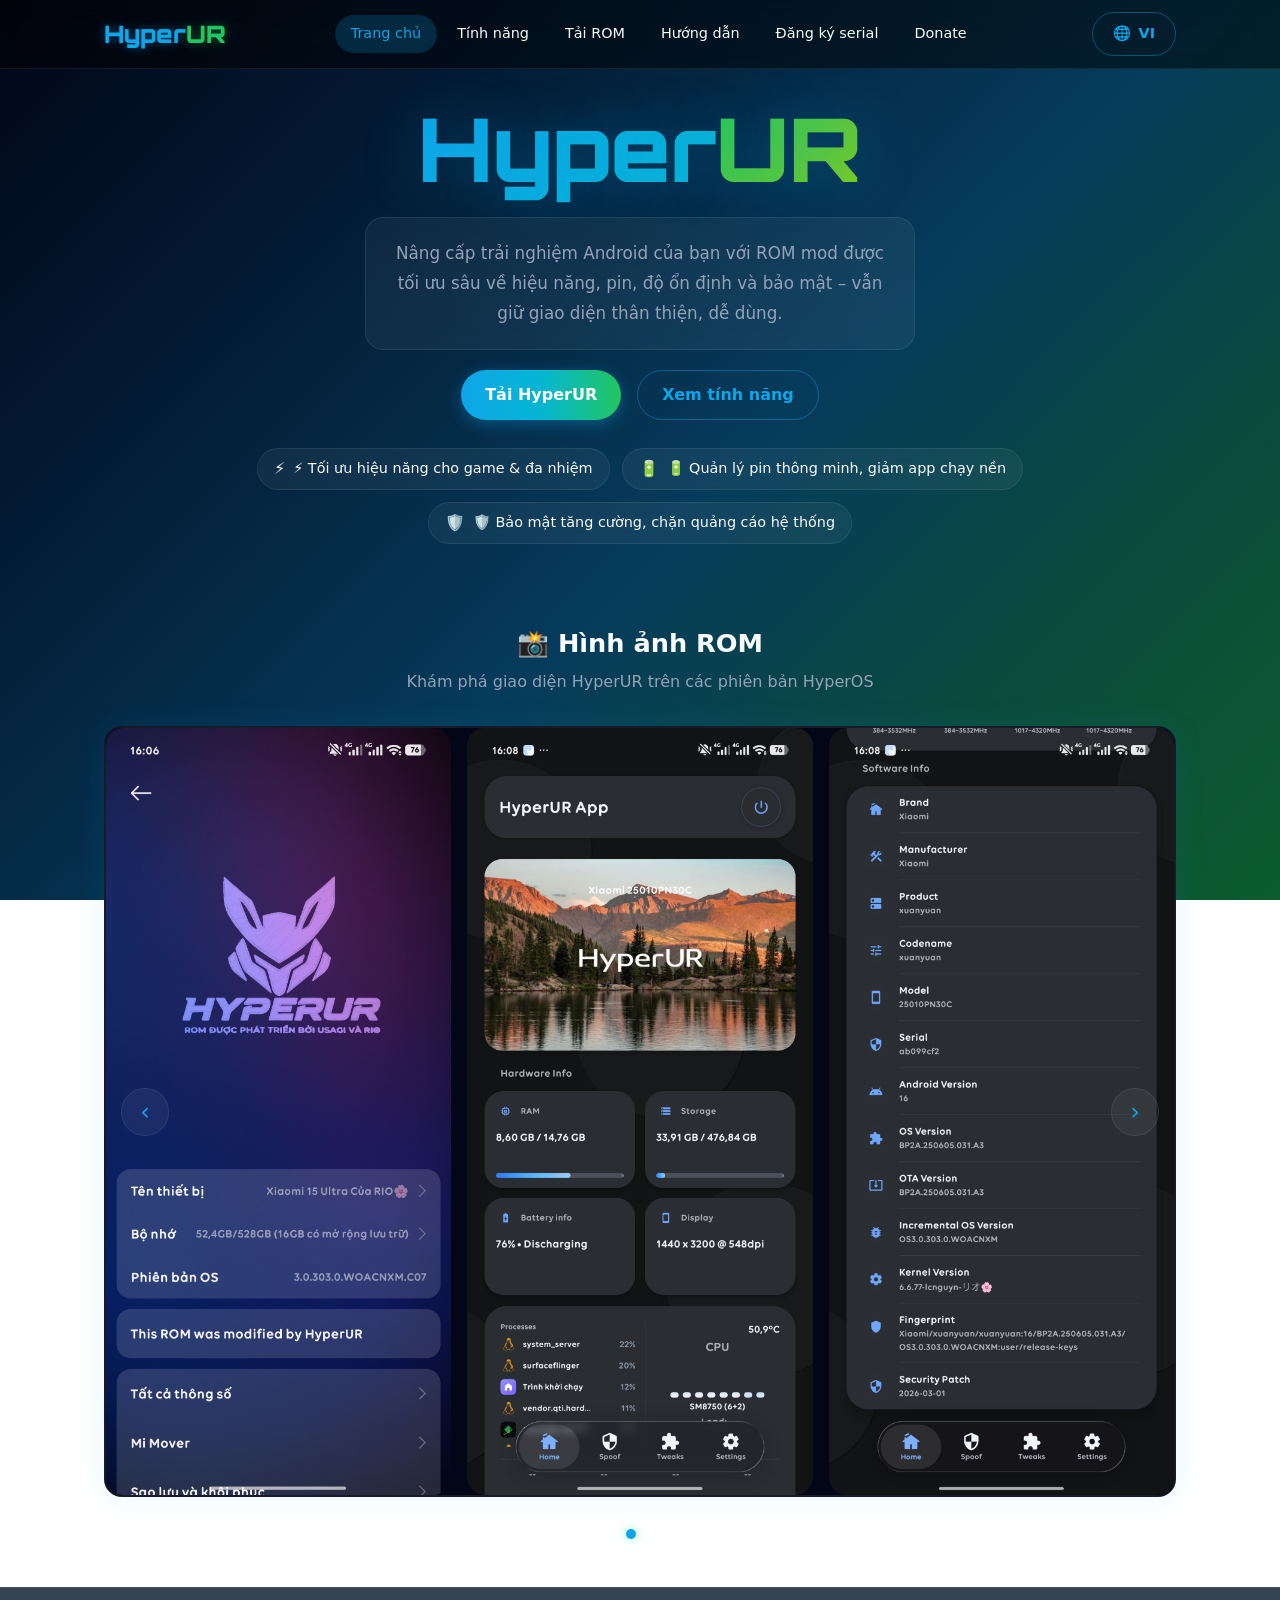
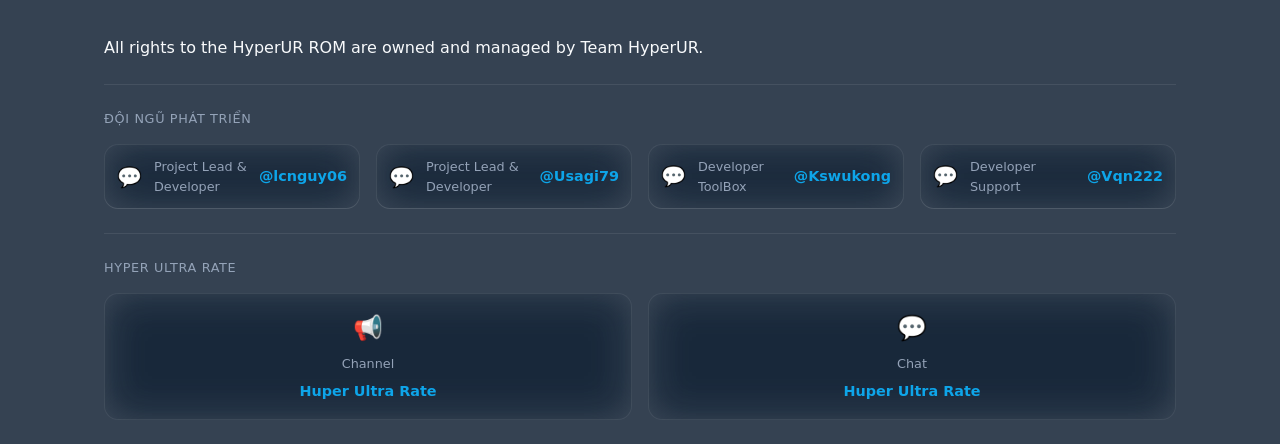
==== commit ad730e24: "rio" ====
--- a/index.html
+++ b/index.html
@@ -74,10 +74,6 @@
     <section id="home" class="hero">
       <div class="container hero-inner">
         <div class="hero-text"> 
-          <p class="badge">
-            <span class="badge-dot"></span>
-            <span data-i18n="hero.badge">HyperUR • Bản mod tối ưu toàn diện</span>
-          </p>
           <h1>
             <span class="hyper">Hyper</span><span class="mods">UR</span>
           </h1>
--- a/styles.css
+++ b/styles.css
@@ -4,25 +4,25 @@
 
 /* ---------- Variables ---------- */
 :root {
-  --bg: #0a0a0a;
-  --bg-alt: #111111;
-  --bg-soft: #1a1a1a;
-  --text: #ffffff;
-  --text-soft: #b0b0b0;
-  --primary: #00ff88;
-  --primary-soft: rgba(0, 255, 136, 0.15);
-  --primary-strong: #00ff88;
-  --border: #1a1a1a;
-  --shadow: 0 18px 45px rgba(0, 0, 0, 0.8);
-
-  --accent-blue: #00ff88;
-  --accent-cyan: #00ffcc;
-  --accent-green: #00ff88;
-  --accent-lime: #88ff00;
-  --accent-red: #ff4444;
-  --accent-yellow: #ffdd00;
-  --accent-pink: #ff00ff;
-  --accent-orange: #ff8800;
+  --bg: #020617;
+  --bg-alt: #031327;
+  --bg-soft: rgba(255, 255, 255, 0.05);
+  --text: #f8fafc;
+  --text-soft: #94a3b8;
+  --primary: #0ea5e9;
+  --primary-soft: rgba(14, 165, 233, 0.15);
+  --primary-strong: #06b6d4;
+  --border: rgba(255, 255, 255, 0.08);
+  --shadow: 0 18px 45px rgba(0, 0, 0, 0.5);
+
+  --accent-blue: #0ea5e9;
+  --accent-cyan: #06b6d4;
+  --accent-green: #22c55e;
+  --accent-lime: #84cc16;
+  --accent-red: #ef4444;
+  --accent-yellow: #eab308;
+  --accent-pink: #ec4899;
+  --accent-orange: #f97316;
 
   --radius-sm: 8px;
   --radius-md: 14px;
@@ -53,7 +53,15 @@
 body {
   min-height: 100vh;
   font-family: system-ui, -apple-system, BlinkMacSystemFont, 'Segoe UI', sans-serif;
-  background: var(--bg);
+  background: linear-gradient(
+    135deg,
+    #020617 0%,
+    #031B34 25%,
+    #063B5B 55%,
+    #0A4D3A 80%,
+    #0D5C2F 100%
+  );
+  background-attachment: fixed;
   color: var(--text);
   line-height: 1.5;
   display: flex;
@@ -134,19 +142,19 @@
   font-family: 'Orbitron', sans-serif;
   font-size: 1.5rem;
   font-weight: 900;
-  color: #00ff88;
-  text-shadow: 0 0 10px rgba(0, 255, 136, 0.45);
+  color: #0ea5e9;
+  text-shadow: 0 0 10px rgba(14, 165, 233, 0.45);
   background: none;
 }
 
 .logo-hyper {
-  color: var(--primary);
-  text-shadow: 0 0 10px rgba(0, 255, 136, 0.45);
+  color: #0ea5e9;
+  text-shadow: 0 0 10px rgba(14, 165, 233, 0.45);
 }
 
 .logo-ur {
-  color: var(--primary-strong);
-  text-shadow: 0 0 10px rgba(0, 255, 136, 0.45);
+  color: #22c55e;
+  text-shadow: 0 0 10px rgba(34, 197, 94, 0.45);
 }
 
 .nav {
@@ -168,7 +176,7 @@
 }
 
 .nav-link.active {
-  background: rgba(0, 255, 136, 0.2);
+  background: rgba(14, 165, 233, 0.2);
   color: var(--primary);
 }
 
@@ -237,7 +245,7 @@
 }
 
 .mobile-nav-link.active {
-  background: rgba(0, 255, 136, 0.15);
+  background: rgba(14, 165, 233, 0.15);
   color: var(--primary);
 }
 
@@ -266,27 +274,37 @@
 }
 
 .btn-primary {
-  background: var(--primary);
-  color: #0a0a0a;
-  box-shadow: 0 4px 15px rgba(0, 255, 136, 0.35);
+  background: linear-gradient(
+    90deg,
+    #0ea5e9,
+    #06b6d4,
+    #22c55e
+  );
+  color: #fff;
+  box-shadow: 0 4px 15px rgba(14, 165, 233, 0.35);
 }
 
 .btn-primary:hover {
-  background: #00dd77;
-  box-shadow: 0 6px 20px rgba(0, 255, 136, 0.5);
+  background: linear-gradient(
+    90deg,
+    #38bdf8,
+    #22d3ee,
+    #4ade80
+  );
+  box-shadow: 0 6px 20px rgba(14, 165, 233, 0.5);
   transform: translateY(-1px);
 }
 
 .btn-outline {
-  border: 1.5px solid rgba(0, 255, 136, 0.4);
+  border: 1.5px solid rgba(14, 165, 233, 0.4);
   color: var(--primary);
   background: transparent;
 }
 
 .btn-outline:hover {
   border-color: var(--primary);
-  color: #0a0a0a;
-  background: rgba(0, 255, 136, 0.15);
+  color: #fff;
+  background: rgba(14, 165, 233, 0.15);
 }
 
 .btn-lg {
@@ -296,24 +314,25 @@
 
 /* ---------- Cards ---------- */
 .card {
-  background: var(--bg-soft);
-  border: 1px solid var(--border);
+  background: rgba(255, 255, 255, 0.05);
+  backdrop-filter: blur(20px);
+  border: 1px solid rgba(255, 255, 255, 0.08);
   border-radius: var(--radius-lg);
   padding: 1.5rem;
   transition: all var(--t-normal);
 }
 
 .card:hover {
-  border-color: var(--primary);
-  box-shadow: 0 0 20px rgba(0, 255, 136, 0.2);
+  border-color: rgba(14, 165, 233, 0.5);
+  box-shadow: 0 0 20px rgba(14, 165, 233, 0.2);
 }
 
 /* ---------- Hero ---------- */
 .hero {
-  min-height: 100vh;
-  display: flex;
-  align-items: center;
-  padding: calc(var(--header-h) + 2rem) 0 4rem;
+  min-height: auto;
+  display: flex;
+  align-items: center;
+  padding: calc(var(--header-h) + 2rem) 0 2rem;
 }
 
 .hero-inner {
@@ -324,58 +343,46 @@
   gap: 1.5rem;
 }
 
+.hero-text {
+  display: flex;
+  flex-direction: column;
+  align-items: center;
+  gap: 1.25rem;
+}
+
 .hero-text h1 {
   font-family: 'Orbitron', sans-serif;
-  font-size: clamp(2.5rem, 8vw, 5rem);
+  font-size: clamp(3rem, 10vw, 5.5rem);
   font-weight: 900;
-  margin-bottom: 1rem;
+  line-height: 1.1;
   position: relative;
+  text-shadow: 0 0 60px rgba(14, 165, 233, 0.3);
 }
 
 .hero-text h1 .hyper {
-  background: linear-gradient(135deg, var(--accent-blue), var(--accent-cyan));
+  background: linear-gradient(135deg, #0ea5e9, #06b6d4);
   -webkit-background-clip: text;
   -webkit-text-fill-color: transparent;
   background-clip: text;
 }
 
 .hero-text h1 .mods {
-  background: linear-gradient(135deg, var(--accent-green), var(--accent-lime));
+  background: linear-gradient(135deg, #22c55e, #84cc16);
   -webkit-background-clip: text;
   -webkit-text-fill-color: transparent;
   background-clip: text;
 }
 
-.badge {
-  display: inline-flex;
-  align-items: center;
-  gap: 0.5rem;
-  padding: 0.4rem 1rem;
-  border-radius: var(--radius-full);
-  font-size: 0.85rem;
-  font-weight: 500;
-  background: linear-gradient(135deg, #00ff88, #00ffcc);
-  color: #0a0a0a;
-}
-
-.badge-dot {
-  width: 6px;
-  height: 6px;
-  border-radius: 50%;
-  background: var(--accent-green);
-  animation: pulse 2s ease-in-out infinite;
-}
-
-@keyframes pulse {
-  0%, 100% { opacity: 1; }
-  50% { opacity: 0.4; }
-}
-
 .hero-subtitle {
-  max-width: 600px;
-  font-size: 1.1rem;
-  color: var(--text-soft);
-  line-height: 1.7;
+  max-width: 550px;
+  font-size: 1.05rem;
+  color: var(--text-soft);
+  line-height: 1.8;
+  background: rgba(255, 255, 255, 0.05);
+  backdrop-filter: blur(20px);
+  border: 1px solid rgba(255, 255, 255, 0.08);
+  border-radius: var(--radius-lg);
+  padding: 1.25rem 1.75rem;
 }
 
 .hero-actions {
@@ -388,7 +395,7 @@
 .hero-list {
   display: flex;
   flex-wrap: wrap;
-  gap: 1rem;
+  gap: 0.75rem;
   justify-content: center;
   margin-top: 0.5rem;
 }
@@ -399,20 +406,21 @@
   gap: 0.5rem;
   font-size: 0.9rem;
   color: var(--text);
-  background: var(--bg-soft);
-  border: 1px solid var(--border);
-  border-radius: var(--radius-md);
+  background: rgba(255, 255, 255, 0.05);
+  backdrop-filter: blur(10px);
+  border: 1px solid rgba(255, 255, 255, 0.08);
+  border-radius: var(--radius-full);
   padding: 0.5rem 1rem;
   transition: all var(--t-fast);
 }
 
 .hero-list li:hover {
-  border-color: var(--primary);
-  box-shadow: 0 0 15px rgba(0, 255, 136, 0.15);
+  border-color: rgba(14, 165, 233, 0.4);
+  background: rgba(14, 165, 233, 0.1);
 }
 
 .hero-list li .icon {
-  font-size: 1.1rem;
+  font-size: 1rem;
 }
 
 /* ---------- Features ---------- */
@@ -424,16 +432,17 @@
 }
 
 .feature-card {
-  background: var(--bg-soft);
-  border: 1px solid var(--border);
+  background: rgba(255, 255, 255, 0.05);
+  backdrop-filter: blur(20px);
+  border: 1px solid rgba(255, 255, 255, 0.08);
   border-radius: var(--radius-lg);
   padding: 1.5rem;
   transition: all var(--t-normal);
 }
 
 .feature-card:hover {
-  border-color: var(--primary);
-  box-shadow: 0 0 20px rgba(0, 255, 136, 0.2);
+  border-color: rgba(14, 165, 233, 0.5);
+  box-shadow: 0 0 20px rgba(14, 165, 233, 0.2);
 }
 
 .feature-icon {
@@ -573,16 +582,17 @@
 .device-card {
   flex: 0 0 300px;
   scroll-snap-align: start;
-  background: var(--bg-soft);
-  border: 1px solid var(--border);
+  background: rgba(255, 255, 255, 0.05);
+  backdrop-filter: blur(20px);
+  border: 1px solid rgba(255, 255, 255, 0.08);
   border-radius: var(--radius-lg);
   padding: 1.5rem;
   transition: all var(--t-normal);
 }
 
 .device-card:hover {
-  border-color: var(--primary);
-  box-shadow: 0 0 20px rgba(0, 255, 136, 0.2);
+  border-color: rgba(14, 165, 233, 0.5);
+  box-shadow: 0 0 20px rgba(14, 165, 233, 0.2);
 }
 
 .device-card h3 {
@@ -633,8 +643,9 @@
 
 /* ---------- Footer ---------- */
 .footer {
-  background: var(--bg-alt);
-  border-top: 1px solid var(--border);
+  background: rgba(3, 19, 39, 0.8);
+  backdrop-filter: blur(20px);
+  border-top: 1px solid rgba(255, 255, 255, 0.08);
   padding: 3rem 0 1.5rem;
   margin-top: auto;
 }
@@ -689,13 +700,16 @@
   align-items: center;
   gap: 0.75rem;
   padding: 0.75rem;
-  background: var(--bg-soft);
+  background: rgba(255, 255, 255, 0.05);
+  backdrop-filter: blur(20px);
+  border: 1px solid rgba(255, 255, 255, 0.08);
   border-radius: var(--radius-md);
   transition: all var(--t-fast);
 }
 
 .footer-team-card:hover {
-  background: rgba(168, 85, 247, 0.1);
+  background: rgba(14, 165, 233, 0.1);
+  border-color: rgba(14, 165, 233, 0.3);
 }
 
 .footer-team-icon {
@@ -725,11 +739,16 @@
 
   .hero {
     min-height: auto;
-    padding: calc(var(--header-h) + 3rem) 0 3rem;
+    padding: calc(var(--header-h) + 2rem) 0 2rem;
   }
 
   .hero-text h1 {
-    font-size: 2.5rem;
+    font-size: clamp(2rem, 10vw, 3rem);
+  }
+
+  .hero-subtitle {
+    font-size: 0.95rem;
+    padding: 1rem 1.25rem;
   }
 
   .hero-actions {
@@ -792,11 +811,17 @@
   max-width: 1200px;
   margin: 2rem auto;
   overflow: hidden;
+  border-radius: var(--radius-lg);
+  border: 1px solid rgba(255, 255, 255, 0.08);
+  background: var(--bg);
+  box-shadow: 0 0 30px rgba(14, 165, 233, 0.1);
 }
 
 .gallery-wrapper {
   overflow: hidden;
   background: var(--bg);
+  border-radius: var(--radius-lg);
+  border: 1px solid rgba(255, 255, 255, 0.08);
 }
 
 .gallery-track {
@@ -812,8 +837,9 @@
   justify-content: center;
   padding: 0;
   background: var(--bg);
-  border-radius: var(--radius-md);
+  border-radius: var(--radius-lg);
   overflow: hidden;
+  min-height: 180px;
 }
 
 .gallery-item:last-child {
@@ -822,11 +848,12 @@
 
 .gallery-item img {
   width: 100%;
-  height: auto;
-  border-radius: var(--radius-md);
+  height: 100%;
+  object-fit: cover;
   cursor: pointer;
   transition: transform 0.3s ease;
   display: block;
+  border-radius: 0;
 }
 
 .gallery-item img:hover {
@@ -1024,3 +1051,55 @@
   0%, 100% { transform: translate(0, 0); }
   50% { transform: translate(20px, 30px); }
 }
+
+/* ---------- Footer HUR Section ---------- */
+.footer-hur-section {
+  margin-top: 1.5rem;
+}
+
+.footer-hur-heading {
+  font-size: 0.8rem;
+  text-transform: uppercase;
+  letter-spacing: 0.05em;
+  color: var(--text-soft);
+  margin-bottom: 1rem;
+}
+
+.footer-hur-grid {
+  display: grid;
+  grid-template-columns: repeat(auto-fit, minmax(180px, 1fr));
+  gap: 1rem;
+}
+
+.footer-hur-card {
+  display: flex;
+  flex-direction: column;
+  align-items: center;
+  gap: 0.5rem;
+  padding: 1rem;
+  background: rgba(255, 255, 255, 0.05);
+  backdrop-filter: blur(20px);
+  border: 1px solid rgba(255, 255, 255, 0.08);
+  border-radius: var(--radius-md);
+  transition: all var(--t-fast);
+}
+
+.footer-hur-card:hover {
+  background: rgba(14, 165, 233, 0.1);
+  border-color: rgba(14, 165, 233, 0.3);
+}
+
+.footer-hur-icon {
+  font-size: 1.5rem;
+}
+
+.footer-hur-label {
+  font-size: 0.8rem;
+  color: var(--text-soft);
+}
+
+.footer-hur-name {
+  font-size: 0.9rem;
+  font-weight: 600;
+  color: var(--primary);
+}
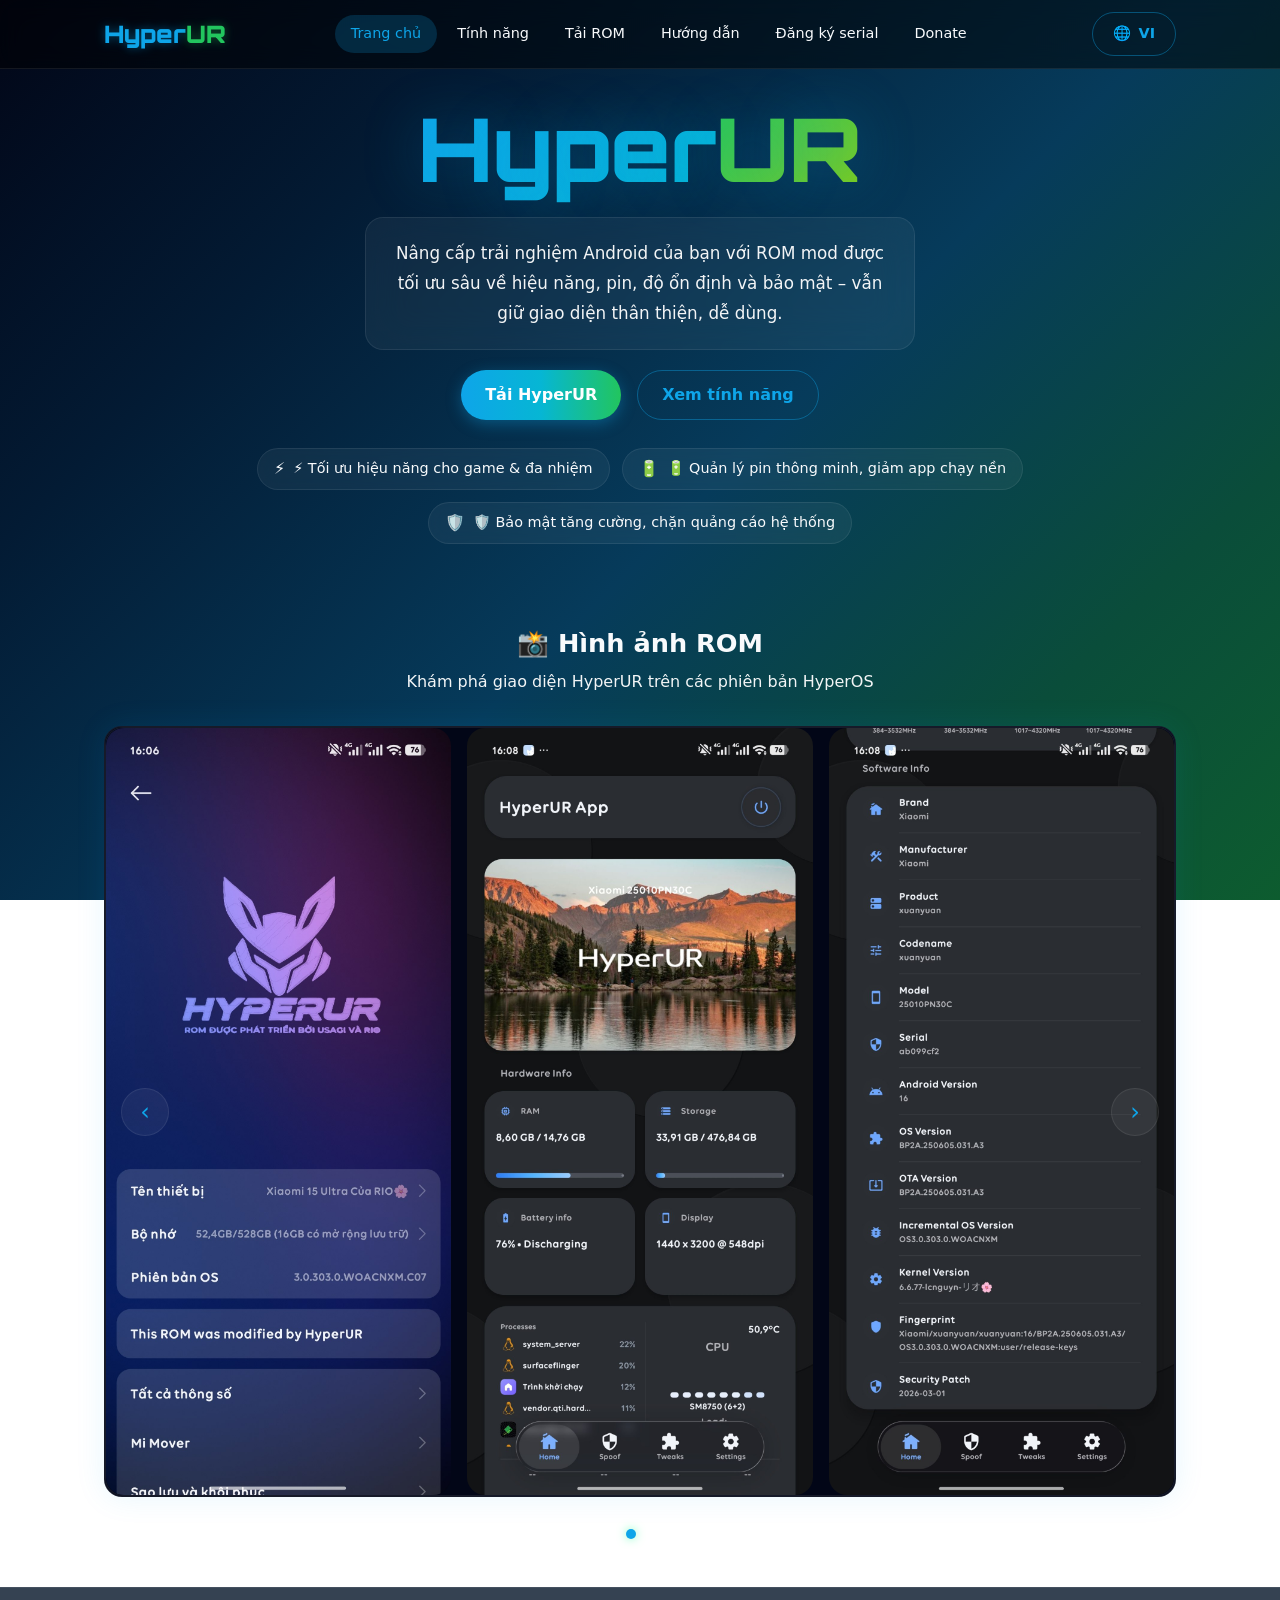
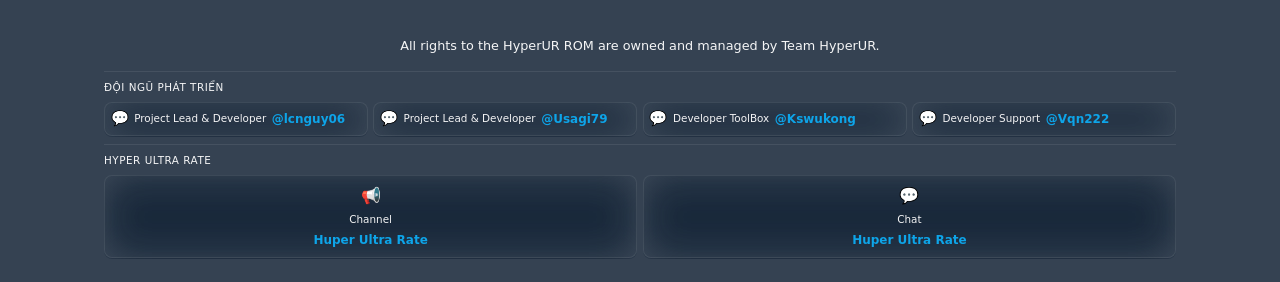
==== commit d82c1b16: "rio" ====
--- a/index.html
+++ b/index.html
@@ -60,7 +60,7 @@
           <a href="serial.html" class="mobile-nav-link" data-i18n="nav.serial">Đăng ký serial</a>
           <a href="donate.html" class="mobile-nav-link" data-i18n="nav.donate">Donate</a>
         </nav>
-        <div class="mobile-nav-actions">
+        <div class="mobile-lang-toggle">
           <button class="btn btn-outline btn-lang" id="btn-lang-toggle-mobile" title="Switch Language">
             <span class="lang-icon">🌐</span>
             <span class="lang-text">VI</span>
--- a/styles.css
+++ b/styles.css
@@ -8,7 +8,7 @@
   --bg-alt: #031327;
   --bg-soft: rgba(255, 255, 255, 0.05);
   --text: #f8fafc;
-  --text-soft: #94a3b8;
+  --text-soft: rgba(255, 255, 255, 0.95);
   --primary: #0ea5e9;
   --primary-soft: rgba(14, 165, 233, 0.15);
   --primary-strong: #06b6d4;
@@ -207,6 +207,18 @@
   transition: all var(--t-fast);
 }
 
+.hamburger-btn.active span:nth-child(1) {
+  transform: translateY(7px) rotate(45deg);
+}
+
+.hamburger-btn.active span:nth-child(2) {
+  opacity: 0;
+}
+
+.hamburger-btn.active span:nth-child(3) {
+  transform: translateY(-7px) rotate(-45deg);
+}
+
 /* ---------- Mobile Menu ---------- */
 .mobile-menu {
   display: none;
@@ -215,38 +227,61 @@
   left: 0;
   right: 0;
   bottom: 0;
-  background: var(--bg-alt);
+  background: var(--bg);
   padding: 1.5rem;
-  z-index: 999;
+  z-index: 1001;
   overflow-y: auto;
+  min-height: calc(100vh - var(--header-h));
 }
 
 .mobile-menu.active {
-  display: block;
+  display: flex;
+  flex-direction: column;
 }
 
 .mobile-nav {
   display: flex;
   flex-direction: column;
-  gap: 0.25rem;
+  gap: 0.5rem;
+  width: 100%;
+  padding-bottom: 1rem;
 }
 
 .mobile-nav-link {
-  display: block;
-  padding: 0.875rem 1rem;
+  display: flex;
+  align-items: center;
+  padding: 1rem 1.25rem;
   border-radius: var(--radius-md);
-  font-size: 1rem;
+  font-size: 1.1rem;
   font-weight: 500;
   transition: all var(--t-fast);
+  background: rgba(255, 255, 255, 0.03);
+  border: 1px solid rgba(255, 255, 255, 0.06);
+  color: #f8fafc;
 }
 
 .mobile-nav-link:hover {
-  background: rgba(255, 255, 255, 0.06);
+  background: rgba(14, 165, 233, 0.15);
+  border-color: rgba(14, 165, 233, 0.3);
 }
 
 .mobile-nav-link.active {
-  background: rgba(14, 165, 233, 0.15);
+  background: rgba(14, 165, 233, 0.2);
+  border-color: var(--primary);
   color: var(--primary);
+}
+
+.mobile-lang-toggle {
+  margin-top: auto;
+  padding-top: 1.5rem;
+  display: flex;
+  justify-content: center;
+}
+
+.mobile-lang-toggle .btn-lang {
+  padding: 0.75rem 2rem;
+  font-size: 1rem;
+  font-weight: 600;
 }
 
 .mobile-nav-actions {
@@ -468,6 +503,349 @@
   line-height: 1.6;
 }
 
+/* ---------- Features Page ---------- */
+.features-hero {
+  padding: calc(var(--header-h) + 3rem) 0 2rem;
+  text-align: center;
+}
+
+.features-hero-content {
+  display: flex;
+  flex-direction: column;
+  align-items: center;
+  gap: 1.25rem;
+  max-width: 720px;
+  margin: 0 auto;
+}
+
+.features-hero-icon {
+  font-size: 3.5rem;
+  filter: drop-shadow(0 0 18px rgba(14, 165, 233, 0.5));
+  animation: floatIcon 3s ease-in-out infinite;
+}
+
+@keyframes floatIcon {
+  0%, 100% { transform: translateY(0); }
+  50% { transform: translateY(-8px); }
+}
+
+.features-hero h1 {
+  font-family: 'Orbitron', sans-serif;
+  font-size: clamp(2rem, 6vw, 3rem);
+  font-weight: 800;
+  background: linear-gradient(135deg, #0ea5e9, #06b6d4, #22c55e);
+  -webkit-background-clip: text;
+  -webkit-text-fill-color: transparent;
+  background-clip: text;
+  line-height: 1.2;
+}
+
+.features-hero-subtitle {
+  font-size: 1.05rem;
+  color: var(--text-soft);
+  line-height: 1.8;
+  max-width: 600px;
+}
+
+/* ---------- Feature Category ---------- */
+.feature-category {
+  margin-bottom: 3rem;
+}
+
+.feature-category:last-of-type {
+  margin-bottom: 0;
+}
+
+.feature-category-header {
+  display: flex;
+  align-items: center;
+  gap: 1rem;
+  margin-bottom: 1.5rem;
+  padding-bottom: 1rem;
+  border-bottom: 1px solid rgba(255, 255, 255, 0.06);
+}
+
+.feature-category-icon {
+  font-size: 2rem;
+  width: 56px;
+  height: 56px;
+  display: flex;
+  align-items: center;
+  justify-content: center;
+  background: var(--primary-soft);
+  border: 1px solid rgba(14, 165, 233, 0.25);
+  border-radius: var(--radius-md);
+  flex-shrink: 0;
+}
+
+.feature-category-header h2 {
+  font-size: 1.4rem;
+  margin-bottom: 0.25rem;
+}
+
+.feature-category-header p {
+  color: var(--text-soft);
+  font-size: 0.9rem;
+}
+
+/* ---------- Feature Items Grid ---------- */
+.feature-items-grid {
+  display: grid;
+  grid-template-columns: repeat(auto-fill, minmax(280px, 1fr));
+  gap: 0.875rem;
+}
+
+.feature-item {
+  display: flex;
+  align-items: center;
+  gap: 0.75rem;
+  padding: 0.875rem 1rem;
+  background: rgba(255, 255, 255, 0.04);
+  border: 1px solid rgba(255, 255, 255, 0.06);
+  border-radius: var(--radius-md);
+  transition: all var(--t-fast);
+  animation: fadeInUp 0.5s ease both;
+}
+
+.feature-item:hover {
+  background: rgba(14, 165, 233, 0.08);
+  border-color: rgba(14, 165, 233, 0.3);
+  transform: translateX(4px);
+}
+
+.feature-item-check {
+  display: inline-flex;
+  align-items: center;
+  justify-content: center;
+  width: 22px;
+  height: 22px;
+  border-radius: 50%;
+  background: linear-gradient(135deg, #0ea5e9, #22c55e);
+  color: #fff;
+  font-size: 0.75rem;
+  font-weight: 700;
+  flex-shrink: 0;
+}
+
+.feature-item-text {
+  font-size: 0.92rem;
+  color: var(--text);
+  line-height: 1.4;
+}
+
+/* ---------- Modded Apps Grid ---------- */
+.modded-apps-grid {
+  display: grid;
+  grid-template-columns: repeat(auto-fill, minmax(160px, 1fr));
+  gap: 1rem;
+}
+
+.modded-app-item {
+  display: flex;
+  flex-direction: column;
+  align-items: center;
+  gap: 0.5rem;
+  padding: 1.25rem 1rem;
+  background: rgba(255, 255, 255, 0.04);
+  border: 1px solid rgba(255, 255, 255, 0.06);
+  border-radius: var(--radius-md);
+  text-align: center;
+  transition: all var(--t-fast);
+  animation: fadeInUp 0.5s ease both;
+}
+
+.modded-app-item:hover {
+  background: rgba(14, 165, 233, 0.08);
+  border-color: rgba(14, 165, 233, 0.3);
+  transform: translateY(-4px);
+}
+
+.modded-app-icon {
+  font-size: 2rem;
+  filter: drop-shadow(0 0 8px rgba(14, 165, 233, 0.3));
+}
+
+.modded-app-name {
+  font-size: 0.85rem;
+  font-weight: 500;
+  color: var(--text);
+  line-height: 1.3;
+}
+
+/* ---------- Feature Highlights ---------- */
+.features-highlights {
+  display: grid;
+  grid-template-columns: repeat(auto-fit, minmax(240px, 1fr));
+  gap: 1.25rem;
+  margin: 3rem 0;
+}
+
+.highlight-card {
+  display: flex;
+  flex-direction: column;
+  align-items: flex-start;
+  gap: 0.75rem;
+  padding: 1.5rem;
+  background: rgba(255, 255, 255, 0.04);
+  border: 1px solid rgba(255, 255, 255, 0.08);
+  border-radius: var(--radius-lg);
+  transition: all var(--t-normal);
+  position: relative;
+  overflow: hidden;
+}
+
+.highlight-card::before {
+  content: "";
+  position: absolute;
+  inset: 0;
+  background: linear-gradient(135deg, rgba(14, 165, 233, 0.1), transparent 60%);
+  opacity: 0;
+  transition: opacity var(--t-normal);
+}
+
+.highlight-card:hover {
+  border-color: rgba(14, 165, 233, 0.4);
+  transform: translateY(-4px);
+  box-shadow: 0 12px 30px rgba(14, 165, 233, 0.15);
+}
+
+.highlight-card:hover::before {
+  opacity: 1;
+}
+
+.highlight-card > * {
+  position: relative;
+  z-index: 1;
+}
+
+.highlight-icon {
+  width: 52px;
+  height: 52px;
+  display: flex;
+  align-items: center;
+  justify-content: center;
+  font-size: 1.75rem;
+  background: linear-gradient(135deg, rgba(14, 165, 233, 0.2), rgba(34, 197, 94, 0.2));
+  border-radius: var(--radius-md);
+  margin-bottom: 0.25rem;
+}
+
+.highlight-card h3 {
+  font-size: 1.1rem;
+  font-weight: 700;
+}
+
+.highlight-card p {
+  font-size: 0.9rem;
+  color: var(--text-soft);
+  line-height: 1.6;
+}
+
+/* ---------- Features CTA ---------- */
+.features-cta {
+  display: flex;
+  flex-direction: column;
+  align-items: center;
+  gap: 1rem;
+  text-align: center;
+  padding: 3rem 2rem;
+  margin-top: 3rem;
+  background: linear-gradient(
+    135deg,
+    rgba(14, 165, 233, 0.1),
+    rgba(34, 197, 94, 0.08)
+  );
+  border: 1px solid rgba(14, 165, 233, 0.25);
+  border-radius: var(--radius-lg);
+}
+
+.features-cta h3 {
+  font-size: 1.6rem;
+  font-weight: 700;
+}
+
+.features-cta p {
+  color: var(--text-soft);
+  font-size: 1rem;
+  max-width: 480px;
+}
+
+.features-cta .btn {
+  margin-top: 0.5rem;
+}
+
+/* ---------- Features Page Animations ---------- */
+@keyframes fadeInUp {
+  from {
+    opacity: 0;
+    transform: translateY(10px);
+  }
+  to {
+    opacity: 1;
+    transform: translateY(0);
+  }
+}
+
+/* ---------- Features Page Responsive ---------- */
+@media (max-width: 768px) {
+  .features-hero {
+    padding: calc(var(--header-h) + 2rem) 0 1.5rem;
+  }
+
+  .features-hero-icon {
+    font-size: 3rem;
+  }
+
+  .features-hero-subtitle {
+    font-size: 0.95rem;
+  }
+
+  .feature-category-header {
+    gap: 0.75rem;
+  }
+
+  .feature-category-icon {
+    width: 48px;
+    height: 48px;
+    font-size: 1.6rem;
+  }
+
+  .feature-category-header h2 {
+    font-size: 1.2rem;
+  }
+
+  .features-highlights {
+    grid-template-columns: 1fr;
+    margin: 2rem 0;
+  }
+
+  .features-cta {
+    padding: 2rem 1.5rem;
+  }
+
+  .features-cta h3 {
+    font-size: 1.3rem;
+  }
+}
+
+@media (max-width: 480px) {
+  .feature-items-grid {
+    grid-template-columns: 1fr;
+  }
+
+  .modded-apps-grid {
+    grid-template-columns: repeat(2, 1fr);
+  }
+
+  .modded-app-item {
+    padding: 1rem 0.75rem;
+  }
+
+  .modded-app-icon {
+    font-size: 1.6rem;
+  }
+}
+
 /* ---------- Downloads ---------- */
 .downloads-hero {
   padding: calc(var(--header-h) + 3rem) 0 2rem;
@@ -622,11 +1000,6 @@
   font-weight: 600;
 }
 
-.tag-stable {
-  background: rgba(34, 197, 94, 0.2);
-  color: var(--accent-green);
-}
-
 .tag-beta {
   background: rgba(234, 179, 8, 0.2);
   color: var(--accent-yellow);
@@ -639,6 +1012,912 @@
 
 .device-card .btn {
   width: 100%;
+}
+
+/* ---------- Downloads Page ---------- */
+.downloads-hero-content {
+  display: flex;
+  flex-direction: column;
+  align-items: center;
+  gap: 1rem;
+  max-width: 720px;
+  margin: 0 auto;
+  text-align: center;
+}
+
+.downloads-hero h1 {
+  font-family: 'Orbitron', sans-serif;
+  font-size: clamp(2rem, 6vw, 3rem);
+  font-weight: 800;
+  background: linear-gradient(135deg, #0ea5e9, #06b6d4, #22c55e);
+  -webkit-background-clip: text;
+  -webkit-text-fill-color: transparent;
+  background-clip: text;
+  line-height: 1.2;
+  margin-bottom: 0.25rem;
+}
+
+.downloads-hero-subtitle {
+  font-size: 1.05rem;
+  color: var(--text-soft);
+  line-height: 1.8;
+  max-width: 620px;
+  margin: 0 auto;
+}
+
+/* ---------- Search & Filter ---------- */
+.search-input:focus {
+  box-shadow: 0 0 0 3px rgba(14, 165, 233, 0.15);
+}
+
+.filter-info {
+  display: inline-flex;
+  align-items: center;
+  padding: 0.5rem 1rem;
+  background: var(--primary-soft);
+  border: 1px solid rgba(14, 165, 233, 0.25);
+  border-radius: var(--radius-full);
+  color: var(--primary);
+  font-size: 0.85rem;
+  font-weight: 600;
+  white-space: nowrap;
+}
+
+/* ---------- Slider Header ---------- */
+.slider-header {
+  display: flex;
+  align-items: center;
+  justify-content: space-between;
+  flex-wrap: wrap;
+  gap: 1rem;
+  margin-bottom: 2rem;
+}
+
+.slider-header h2 {
+  font-size: 1.5rem;
+  font-weight: 700;
+  margin: 0;
+}
+
+/* ---------- Mobile Category Menu ---------- */
+.mobile-category-menu {
+  position: relative;
+  display: none;
+}
+
+.mobile-category-btn {
+  display: inline-flex;
+  align-items: center;
+  gap: 0.5rem;
+  padding: 0.55rem 1rem;
+  background: var(--bg-soft);
+  border: 1px solid var(--border);
+  border-radius: var(--radius-full);
+  color: var(--text);
+  font-size: 0.9rem;
+  font-weight: 500;
+  transition: all var(--t-fast);
+}
+
+.mobile-category-btn:hover {
+  border-color: var(--primary);
+  background: rgba(14, 165, 233, 0.1);
+}
+
+.mobile-category-icon {
+  font-size: 1rem;
+  line-height: 1;
+}
+
+.mobile-category-label {
+  font-weight: 600;
+}
+
+.mobile-category-arrow {
+  font-size: 0.65rem;
+  opacity: 0.7;
+  transition: transform var(--t-fast);
+}
+
+.mobile-category-dropdown {
+  position: absolute;
+  top: calc(100% + 0.5rem);
+  right: 0;
+  min-width: 180px;
+  background: rgba(3, 19, 39, 0.95);
+  border: 1px solid var(--border);
+  border-radius: var(--radius-md);
+  padding: 0.4rem;
+  display: flex;
+  flex-direction: column;
+  gap: 0.15rem;
+  z-index: 20;
+  box-shadow: 0 12px 30px rgba(0, 0, 0, 0.5);
+  backdrop-filter: blur(20px);
+}
+
+.mobile-category-option {
+  text-align: left;
+  padding: 0.55rem 0.85rem;
+  border-radius: var(--radius-sm);
+  font-size: 0.9rem;
+  color: var(--text-soft);
+  transition: all var(--t-fast);
+  cursor: pointer;
+}
+
+.mobile-category-option:hover {
+  background: rgba(14, 165, 233, 0.1);
+  color: var(--text);
+}
+
+.mobile-category-option.active {
+  background: var(--primary);
+  color: #fff;
+  font-weight: 600;
+}
+
+/* ---------- Slider Wrapper & Arrows ---------- */
+.device-slider-wrapper {
+  position: relative;
+  display: flex;
+  align-items: center;
+  gap: 0.75rem;
+}
+
+.device-slider {
+  flex: 1;
+  min-width: 0;
+}
+
+.slider-arrow {
+  flex-shrink: 0;
+  width: 44px;
+  height: 44px;
+  border-radius: 50%;
+  background: var(--bg-soft);
+  border: 1px solid var(--border);
+  color: var(--primary);
+  font-size: 1.5rem;
+  font-weight: 700;
+  display: flex;
+  align-items: center;
+  justify-content: center;
+  transition: all var(--t-fast);
+  z-index: 5;
+  line-height: 1;
+}
+
+.slider-arrow:hover {
+  background: var(--primary);
+  color: #fff;
+  border-color: var(--primary);
+  box-shadow: 0 0 20px rgba(14, 165, 233, 0.4);
+  transform: scale(1.05);
+}
+
+.slider-arrow:active {
+  transform: scale(0.95);
+}
+
+.slider-arrow span {
+  display: block;
+  line-height: 1;
+  margin-top: -2px;
+}
+
+/* ---------- Device Card (new structure) ---------- */
+.device-card {
+  flex: 0 0 280px;
+  scroll-snap-align: start;
+  background: rgba(255, 255, 255, 0.04);
+  border: 1px solid rgba(255, 255, 255, 0.08);
+  border-radius: var(--radius-lg);
+  overflow: hidden;
+  display: flex;
+  flex-direction: column;
+  transition: all var(--t-normal);
+  animation: deviceCardIn 0.45s ease both;
+}
+
+.device-card:hover {
+  border-color: rgba(14, 165, 233, 0.5);
+  box-shadow: 0 8px 30px rgba(14, 165, 233, 0.2);
+  transform: translateY(-4px);
+}
+
+.device-card-image {
+  position: relative;
+  width: 100%;
+  aspect-ratio: 16 / 10;
+  background: linear-gradient(135deg, rgba(14, 165, 233, 0.08), rgba(34, 197, 94, 0.06));
+  display: flex;
+  align-items: center;
+  justify-content: center;
+  overflow: hidden;
+  border-bottom: 1px solid rgba(255, 255, 255, 0.06);
+}
+
+.device-card-image img {
+  width: 100%;
+  height: 100%;
+  object-fit: contain;
+  display: block;
+  padding: 0.5rem;
+}
+
+.device-fallback-icon {
+  display: flex;
+  align-items: center;
+  justify-content: center;
+  font-size: 3.25rem;
+  filter: drop-shadow(0 0 16px rgba(14, 165, 233, 0.4));
+}
+
+.device-card-status {
+  position: absolute;
+  top: 0.65rem;
+  left: 0.65rem;
+  z-index: 2;
+}
+
+.device-card-info {
+  padding: 1rem 1.25rem 0.5rem;
+  display: flex;
+  flex-direction: column;
+  gap: 0.3rem;
+}
+
+.device-card-title {
+  font-size: 0.98rem;
+  font-weight: 700;
+  color: var(--text);
+  line-height: 1.3;
+  margin: 0;
+  display: -webkit-box;
+  -webkit-line-clamp: 2;
+  line-clamp: 2;
+  -webkit-box-orient: vertical;
+  overflow: hidden;
+  min-height: 2.6em;
+}
+
+.device-card-codename {
+  font-size: 0.72rem;
+  color: #ffffff;
+  font-family: ui-monospace, 'JetBrains Mono', 'Courier New', monospace;
+  letter-spacing: 0.06em;
+  text-transform: uppercase;
+  font-weight: 600;
+}
+
+.device-card-footer {
+  padding: 0.75rem 1.25rem 1.15rem;
+  margin-top: auto;
+}
+
+.btn-download {
+  display: flex;
+  align-items: center;
+  justify-content: center;
+  gap: 0.5rem;
+  width: 100%;
+  padding: 0.7rem 1rem;
+  background: linear-gradient(135deg, #0ea5e9, #06b6d4);
+  color: #fff;
+  border-radius: var(--radius-md);
+  font-size: 0.9rem;
+  font-weight: 600;
+  text-decoration: none;
+  transition: all var(--t-fast);
+  box-shadow: 0 4px 14px rgba(14, 165, 233, 0.35);
+}
+
+.btn-download:hover {
+  background: linear-gradient(135deg, #38bdf8, #22d3ee);
+  box-shadow: 0 6px 20px rgba(14, 165, 233, 0.5);
+  transform: translateY(-1px);
+}
+
+.btn-download span {
+  font-size: 1rem;
+}
+
+.text-muted {
+  display: block;
+  text-align: center;
+  font-size: 0.85rem;
+  color: var(--text-soft);
+  font-style: italic;
+  padding: 0.5rem 0;
+}
+
+/* ---------- No Results ---------- */
+.no-results {
+  text-align: center;
+  padding: 3rem 1rem;
+  color: var(--text-soft);
+  font-size: 1rem;
+}
+
+.no-results p {
+  margin: 0;
+}
+
+/* ---------- Info Cards Row ---------- */
+.info-cards-row {
+  display: grid;
+  grid-template-columns: repeat(auto-fit, minmax(260px, 1fr));
+  gap: 1.25rem;
+  margin-top: 3rem;
+}
+
+.guide-card,
+.info-card,
+.support-card {
+  display: flex;
+  flex-direction: column;
+  gap: 0.5rem;
+}
+
+.guide-card h3,
+.info-card h3,
+.support-card h3 {
+  font-size: 1.05rem;
+  font-weight: 700;
+  margin: 0 0 0.4rem;
+}
+
+.guide-list {
+  list-style: none;
+  padding: 0;
+  margin: 0;
+  counter-reset: step;
+  display: flex;
+  flex-direction: column;
+  gap: 0.6rem;
+}
+
+.guide-list li {
+  position: relative;
+  padding-left: 2rem;
+  font-size: 0.9rem;
+  color: var(--text-soft);
+  line-height: 1.5;
+  counter-increment: step;
+}
+
+.guide-list li::before {
+  content: counter(step);
+  position: absolute;
+  left: 0;
+  top: 1px;
+  width: 22px;
+  height: 22px;
+  border-radius: 50%;
+  background: linear-gradient(135deg, #0ea5e9, #22c55e);
+  color: #fff;
+  font-size: 0.7rem;
+  font-weight: 700;
+  display: flex;
+  align-items: center;
+  justify-content: center;
+}
+
+.guide-warning {
+  margin-top: 0.75rem;
+  padding: 0.75rem 1rem;
+  background: rgba(239, 68, 68, 0.08);
+  border: 1px solid rgba(239, 68, 68, 0.25);
+  border-radius: var(--radius-md);
+  color: var(--accent-red);
+  font-size: 0.85rem;
+  line-height: 1.5;
+  font-weight: 600;
+}
+
+/* ---------- Guide Page Styles ---------- */
+.guide-hero {
+  padding: 4rem 0 3rem;
+  text-align: center;
+  position: relative;
+}
+
+.guide-hero::before {
+  content: '';
+  position: absolute;
+  top: 50%;
+  left: 50%;
+  transform: translate(-50%, -50%);
+  width: 500px;
+  height: 300px;
+  background: radial-gradient(ellipse, rgba(14, 165, 233, 0.15) 0%, transparent 70%);
+  pointer-events: none;
+}
+
+.guide-hero-content {
+  position: relative;
+  z-index: 1;
+}
+
+.guide-hero h1 {
+  font-size: clamp(1.8rem, 5vw, 2.8rem);
+  font-weight: 800;
+  background: linear-gradient(135deg, #fff 0%, #38bdf8 50%, #06b6d4 100%);
+  -webkit-background-clip: text;
+  -webkit-text-fill-color: transparent;
+  background-clip: text;
+  margin-bottom: 1rem;
+  letter-spacing: -0.02em;
+}
+
+.guide-hero p {
+  font-size: 1.05rem;
+  color: var(--text-soft);
+  max-width: 680px;
+  margin: 0 auto;
+  line-height: 1.6;
+}
+
+.guide-toc {
+  margin-bottom: 2rem;
+  padding: 1.5rem;
+  background: linear-gradient(135deg, rgba(14, 165, 233, 0.08) 0%, rgba(6, 182, 212, 0.05) 100%);
+  border: 1px solid rgba(14, 165, 233, 0.2);
+}
+
+.guide-toc h2 {
+  font-size: 1.15rem;
+  font-weight: 700;
+  color: var(--primary);
+  margin-bottom: 1rem;
+  display: flex;
+  align-items: center;
+  gap: 0.5rem;
+}
+
+.toc-list {
+  display: grid;
+  grid-template-columns: repeat(auto-fit, minmax(200px, 1fr));
+  gap: 0.6rem;
+  list-style: none;
+  padding: 0;
+  margin: 0;
+  counter-reset: toc;
+}
+
+.toc-list li {
+  counter-increment: toc;
+  position: relative;
+}
+
+.toc-list a {
+  display: flex;
+  align-items: center;
+  gap: 0.6rem;
+  padding: 0.65rem 1rem;
+  background: rgba(255, 255, 255, 0.03);
+  border: 1px solid rgba(255, 255, 255, 0.06);
+  border-radius: var(--radius-sm);
+  color: var(--text-soft);
+  font-size: 0.88rem;
+  transition: all var(--t-fast);
+}
+
+.toc-list a::before {
+  content: counter(toc);
+  display: flex;
+  align-items: center;
+  justify-content: center;
+  width: 22px;
+  height: 22px;
+  min-width: 22px;
+  border-radius: 50%;
+  background: linear-gradient(135deg, var(--primary) 0%, var(--primary-strong) 100%);
+  color: #fff;
+  font-size: 0.7rem;
+  font-weight: 700;
+}
+
+.toc-list a:hover {
+  background: rgba(14, 165, 233, 0.12);
+  border-color: rgba(14, 165, 233, 0.3);
+  color: #fff;
+  transform: translateX(4px);
+}
+
+.guide-section {
+  margin-bottom: 1.5rem;
+  padding: 1.75rem;
+  background: rgba(255, 255, 255, 0.02);
+  border: 1px solid var(--border);
+  border-radius: var(--radius-lg);
+  transition: all var(--t-normal);
+}
+
+.guide-section:hover {
+  border-color: rgba(14, 165, 233, 0.15);
+  box-shadow: 0 8px 32px rgba(0, 0, 0, 0.3);
+}
+
+.guide-section-header {
+  display: flex;
+  align-items: flex-start;
+  gap: 1rem;
+  margin-bottom: 1.5rem;
+  padding-bottom: 1rem;
+  border-bottom: 1px solid rgba(255, 255, 255, 0.06);
+}
+
+.guide-section-icon {
+  font-size: 1.8rem;
+  line-height: 1;
+  filter: drop-shadow(0 0 12px rgba(14, 165, 233, 0.4));
+}
+
+.guide-section-header h2 {
+  font-size: 1.25rem;
+  font-weight: 700;
+  color: var(--text);
+  margin: 0 0 0.25rem;
+  letter-spacing: -0.01em;
+}
+
+.guide-section-header p {
+  font-size: 0.88rem;
+  color: var(--text-soft);
+  opacity: 0.8;
+  margin: 0;
+}
+
+.guide-section-content h3 {
+  font-size: 1rem;
+  font-weight: 700;
+  color: var(--primary);
+  margin: 1.5rem 0 0.75rem;
+  display: flex;
+  align-items: center;
+  gap: 0.4rem;
+}
+
+.guide-section-content h3::before {
+  content: '';
+  display: block;
+  width: 4px;
+  height: 1em;
+  background: linear-gradient(180deg, var(--primary) 0%, var(--primary-strong) 100%);
+  border-radius: 2px;
+}
+
+.guide-code {
+  margin: 1rem 0;
+  padding: 1rem 1.25rem;
+  background: rgba(0, 0, 0, 0.4);
+  border: 1px solid rgba(14, 165, 233, 0.15);
+  border-left: 3px solid var(--primary);
+  border-radius: var(--radius-sm);
+  overflow-x: auto;
+}
+
+.guide-code code {
+  font-family: ui-monospace, 'JetBrains Mono', 'Courier New', monospace;
+  font-size: 0.88rem;
+  color: #38bdf8;
+  line-height: 1.5;
+  white-space: pre;
+}
+
+.guide-info {
+  margin-top: 1rem;
+  padding: 1rem 1.25rem;
+  background: rgba(34, 197, 94, 0.08);
+  border: 1px solid rgba(34, 197, 94, 0.2);
+  border-radius: var(--radius-md);
+  color: var(--accent-green);
+  font-size: 0.88rem;
+  line-height: 1.6;
+}
+
+.guide-error-item {
+  padding: 1.25rem;
+  background: rgba(239, 68, 68, 0.05);
+  border: 1px solid rgba(239, 68, 68, 0.15);
+  border-radius: var(--radius-md);
+  margin-bottom: 1rem;
+}
+
+.guide-error-item:last-child {
+  margin-bottom: 0;
+}
+
+.guide-error-item h3 {
+  font-size: 0.98rem;
+  font-weight: 700;
+  color: var(--accent-red);
+  margin: 0 0 0.75rem;
+}
+
+.guide-error-item p {
+  font-size: 0.88rem;
+  color: var(--text-soft);
+  margin: 0 0 0.5rem;
+  line-height: 1.5;
+}
+
+.guide-error-item p:last-child {
+  margin-bottom: 0;
+}
+
+.guide-error-item strong {
+  color: var(--text);
+  font-weight: 600;
+}
+
+.guide-faq-item {
+  padding: 1.25rem;
+  background: rgba(255, 255, 255, 0.02);
+  border: 1px solid rgba(255, 255, 255, 0.06);
+  border-radius: var(--radius-md);
+  margin-bottom: 1rem;
+}
+
+.guide-faq-item:last-child {
+  margin-bottom: 0;
+}
+
+.guide-faq-item h3 {
+  font-size: 0.95rem;
+  font-weight: 700;
+  color: var(--primary);
+  margin: 0 0 0.5rem;
+}
+
+.guide-faq-item p {
+  font-size: 0.88rem;
+  color: var(--text-soft);
+  margin: 0;
+  line-height: 1.6;
+}
+
+.guide-cta {
+  margin-top: 3rem;
+  padding: 2.5rem;
+  text-align: center;
+  background: linear-gradient(135deg, rgba(14, 165, 233, 0.12) 0%, rgba(6, 182, 212, 0.08) 100%);
+  border: 1px solid rgba(14, 165, 233, 0.25);
+  border-radius: var(--radius-lg);
+  position: relative;
+  overflow: hidden;
+}
+
+.guide-cta::before {
+  content: '';
+  position: absolute;
+  top: -50%;
+  left: -50%;
+  width: 200%;
+  height: 200%;
+  background: radial-gradient(ellipse at center, rgba(14, 165, 233, 0.1) 0%, transparent 50%);
+  pointer-events: none;
+}
+
+.guide-cta h3 {
+  font-size: 1.5rem;
+  font-weight: 800;
+  color: var(--text);
+  margin: 0 0 0.5rem;
+  position: relative;
+}
+
+.guide-cta p {
+  font-size: 1rem;
+  color: var(--text-soft);
+  margin: 0 0 1.5rem;
+  position: relative;
+}
+
+.guide-cta-buttons {
+  display: flex;
+  flex-wrap: wrap;
+  justify-content: center;
+  gap: 1rem;
+  position: relative;
+}
+
+.guide-cta .btn-lg {
+  padding: 0.9rem 2rem;
+  font-size: 1rem;
+}
+
+/* ---------- Responsive Guide ---------- */
+@media (max-width: 768px) {
+  .guide-hero {
+    padding: 3rem 0 2rem;
+  }
+  
+  .guide-section {
+    padding: 1.25rem;
+  }
+  
+  .guide-section-header {
+    flex-direction: column;
+    align-items: flex-start;
+    gap: 0.75rem;
+  }
+  
+  .guide-section-icon {
+    font-size: 1.5rem;
+  }
+  
+  .toc-list {
+    grid-template-columns: 1fr;
+  }
+  
+  .guide-cta {
+    padding: 2rem 1.25rem;
+  }
+  
+  .guide-cta-buttons {
+    flex-direction: column;
+  }
+  
+  .guide-cta .btn-lg {
+    width: 100%;
+  }
+}
+
+.info-list {
+  list-style: none;
+  padding: 0;
+  margin: 0;
+  display: flex;
+  flex-direction: column;
+  gap: 0.5rem;
+}
+
+.info-list li {
+  font-size: 0.9rem;
+  color: var(--text-soft);
+  padding: 0.55rem 0.85rem;
+  background: rgba(255, 255, 255, 0.03);
+  border-radius: var(--radius-sm);
+  border-left: 2px solid var(--primary);
+}
+
+.info-list strong {
+  color: var(--text);
+  font-weight: 600;
+  margin-right: 0.25rem;
+}
+
+.support-card p {
+  font-size: 0.9rem;
+  color: var(--text-soft);
+  line-height: 1.5;
+  margin: 0;
+}
+
+.support-actions {
+  display: flex;
+  flex-wrap: wrap;
+  gap: 0.5rem;
+  margin-top: 0.75rem;
+}
+
+.btn-contact {
+  display: inline-flex;
+  align-items: center;
+  justify-content: center;
+  padding: 0.55rem 1rem;
+  background: linear-gradient(135deg, #0ea5e9, #06b6d4);
+  color: #fff;
+  border-radius: var(--radius-full);
+  font-size: 0.85rem;
+  font-weight: 600;
+  text-decoration: none;
+  transition: all var(--t-fast);
+  box-shadow: 0 4px 12px rgba(14, 165, 233, 0.3);
+}
+
+.btn-contact:hover {
+  background: linear-gradient(135deg, #38bdf8, #22d3ee);
+  box-shadow: 0 6px 18px rgba(14, 165, 233, 0.45);
+  transform: translateY(-1px);
+}
+
+.btn-contact-secondary {
+  background: rgba(255, 255, 255, 0.05);
+  border: 1px solid rgba(14, 165, 233, 0.3);
+  color: var(--primary);
+  box-shadow: none;
+}
+
+.btn-contact-secondary:hover {
+  background: rgba(14, 165, 233, 0.1);
+  border-color: var(--primary);
+  color: var(--primary);
+  box-shadow: 0 0 16px rgba(14, 165, 233, 0.2);
+  transform: translateY(-1px);
+}
+
+/* ---------- Card Animation ---------- */
+@keyframes deviceCardIn {
+  from {
+    opacity: 0;
+    transform: translateY(10px);
+  }
+  to {
+    opacity: 1;
+    transform: translateY(0);
+  }
+}
+
+/* ---------- Downloads Page Responsive ---------- */
+@media (max-width: 768px) {
+  .downloads-hero {
+    padding: calc(var(--header-h) + 2rem) 0 1.5rem;
+  }
+
+  .downloads-hero h1 {
+    font-size: 2rem;
+  }
+
+  .downloads-hero-subtitle {
+    font-size: 0.95rem;
+  }
+
+  .search-filter-bar {
+    flex-direction: column;
+    align-items: stretch;
+  }
+
+  .filter-info {
+    align-self: flex-start;
+  }
+
+  .slider-header h2 {
+    font-size: 1.2rem;
+  }
+
+  .category-tabs {
+    display: none;
+  }
+
+  .mobile-category-menu {
+    display: block;
+  }
+
+  .slider-arrow {
+    display: none;
+  }
+
+  .device-card {
+    flex: 0 0 260px;
+  }
+
+  .info-cards-row {
+    grid-template-columns: 1fr;
+    margin-top: 2rem;
+  }
+}
+
+@media (max-width: 480px) {
+  .downloads-hero h1 {
+    font-size: 1.65rem;
+  }
+
+  .search-input {
+    font-size: 0.875rem;
+    padding: 0.65rem 1rem 0.65rem 2.5rem;
+  }
+
+  .device-card {
+    flex: 0 0 240px;
+  }
+
+  .device-card-title {
+    font-size: 0.92rem;
+  }
 }
 
 /* ---------- Footer ---------- */
@@ -675,35 +1954,46 @@
   color: var(--primary);
 }
 
+.footer-top {
+  text-align: center;
+  margin-bottom: 1rem;
+}
+
+.footer-copyright {
+  font-size: 0.8rem;
+  color: var(--text-soft);
+  margin: 0;
+}
+
 .footer-divider {
   height: 1px;
   background: rgba(255, 255, 255, 0.08);
-  margin: 1.5rem 0;
+  margin: 0.5rem 0;
 }
 
 .footer-team-heading {
-  font-size: 0.8rem;
+  font-size: 0.65rem;
   text-transform: uppercase;
   letter-spacing: 0.05em;
   color: var(--text-soft);
-  margin-bottom: 1rem;
+  margin-bottom: 0.35rem;
 }
 
 .footer-team-grid {
   display: grid;
-  grid-template-columns: repeat(auto-fit, minmax(200px, 1fr));
-  gap: 1rem;
+  grid-template-columns: repeat(auto-fit, minmax(130px, 1fr));
+  gap: 0.35rem;
 }
 
 .footer-team-card {
   display: flex;
   align-items: center;
-  gap: 0.75rem;
-  padding: 0.75rem;
+  gap: 0.35rem;
+  padding: 0.35rem;
   background: rgba(255, 255, 255, 0.05);
   backdrop-filter: blur(20px);
   border: 1px solid rgba(255, 255, 255, 0.08);
-  border-radius: var(--radius-md);
+  border-radius: var(--radius-sm);
   transition: all var(--t-fast);
 }
 
@@ -713,16 +2003,16 @@
 }
 
 .footer-team-icon {
-  font-size: 1.25rem;
+  font-size: 0.9rem;
 }
 
 .footer-team-role {
-  font-size: 0.8rem;
+  font-size: 0.65rem;
   color: var(--text-soft);
 }
 
 .footer-team-name {
-  font-size: 0.9rem;
+  font-size: 0.75rem;
   font-weight: 600;
   color: var(--primary);
 }
@@ -733,8 +2023,33 @@
     display: none;
   }
 
+  .nav-actions {
+    display: none;
+  }
+
   .hamburger-btn {
     display: flex;
+  }
+
+  .mobile-menu {
+    padding: 1rem;
+  }
+
+  .mobile-menu.active .mobile-nav {
+    gap: 0.75rem;
+  }
+
+  .mobile-menu.active .mobile-nav-link {
+    padding: 1rem;
+    font-size: 1.05rem;
+  }
+
+  .mobile-menu {
+    padding: 0.75rem;
+  }
+
+  .mobile-menu.active .mobile-nav {
+    gap: 0.5rem;
   }
 
   .hero {
@@ -1052,35 +2367,811 @@
   50% { transform: translate(20px, 30px); }
 }
 
+/* ---------- Serial Page ---------- */
+.serial-page-card {
+  padding: 2rem;
+}
+
+.serial-layout-new {
+  display: grid;
+  grid-template-columns: 1fr 1fr;
+  gap: 2rem;
+  margin-top: 1.5rem;
+}
+
+@media (max-width: 900px) {
+  .serial-layout-new {
+    grid-template-columns: 1fr;
+    gap: 1.5rem;
+  }
+}
+
+/* Serial Notice */
+.serial-notice {
+  background: rgba(255, 255, 255, 0.03);
+  border: 1px solid rgba(255, 255, 255, 0.08);
+  border-radius: var(--radius-lg);
+  overflow: hidden;
+}
+
+.serial-notice-header {
+  display: flex;
+  align-items: center;
+  gap: 0.75rem;
+  padding: 1rem 1.25rem;
+  background: linear-gradient(135deg, rgba(14, 165, 233, 0.12), rgba(6, 182, 212, 0.08));
+  border-bottom: 1px solid rgba(255, 255, 255, 0.06);
+}
+
+.serial-notice-icon {
+  font-size: 1.5rem;
+}
+
+.serial-notice-title {
+  font-size: 1.05rem;
+  font-weight: 700;
+  color: var(--text);
+}
+
+.serial-notice-body {
+  padding: 1.25rem;
+}
+
+.serial-notice-intro {
+  font-size: 0.92rem;
+  color: var(--text-soft);
+  line-height: 1.6;
+  margin-bottom: 1.25rem;
+  padding-bottom: 1rem;
+  border-bottom: 1px solid rgba(255, 255, 255, 0.06);
+}
+
+.serial-notice-section {
+  margin-bottom: 1rem;
+}
+
+.serial-notice-section:last-of-type {
+  margin-bottom: 0;
+}
+
+.serial-notice-section-title {
+  font-size: 0.92rem;
+  font-weight: 700;
+  color: var(--primary);
+  margin-bottom: 0.5rem;
+  display: flex;
+  align-items: center;
+  gap: 0.4rem;
+}
+
+.serial-notice-section-content {
+  font-size: 0.88rem;
+  color: var(--text-soft);
+  line-height: 1.6;
+  padding-left: 0.5rem;
+}
+
+.serial-notice-content-small {
+  font-size: 0.85rem;
+}
+
+.serial-notice-list {
+  list-style: none;
+  padding: 0;
+  margin: 0;
+}
+
+.serial-notice-list li {
+  font-size: 0.88rem;
+  color: var(--text-soft);
+  padding: 0.35rem 0.5rem;
+  border-left: 2px solid var(--primary);
+  margin-bottom: 0.35rem;
+}
+
+.serial-notice-list a {
+  color: var(--primary);
+  transition: color var(--t-fast);
+}
+
+.serial-notice-list a:hover {
+  color: var(--accent-cyan);
+}
+
+.serial-notice-section-highlight {
+  background: rgba(14, 165, 233, 0.08);
+  border: 1px solid rgba(14, 165, 233, 0.2);
+  border-radius: var(--radius-md);
+  padding: 0.75rem 1rem;
+  margin-top: 1rem;
+}
+
+.serial-notice-section-highlight .serial-notice-section-content {
+  padding-left: 0;
+  color: var(--primary);
+  font-weight: 600;
+}
+
+.serial-notice-thanks {
+  font-size: 0.92rem;
+  color: var(--accent-green);
+  font-weight: 600;
+  text-align: center;
+  margin-top: 1.25rem;
+  padding-top: 1rem;
+  border-top: 1px solid rgba(255, 255, 255, 0.06);
+}
+
+/* Serial Form Column */
+.serial-form-col {
+  display: flex;
+  flex-direction: column;
+  gap: 0;
+}
+
+.form-group {
+  margin-bottom: 1.25rem;
+}
+
+.form-group label {
+  display: block;
+  font-size: 0.88rem;
+  font-weight: 600;
+  color: var(--text);
+  margin-bottom: 0.5rem;
+}
+
+.form-input {
+  width: 100%;
+  padding: 0.75rem 1rem;
+  background: rgba(255, 255, 255, 0.05);
+  border: 1px solid rgba(255, 255, 255, 0.1);
+  border-radius: var(--radius-md);
+  color: var(--text);
+  font-size: 0.92rem;
+  transition: all var(--t-fast);
+}
+
+.form-input::placeholder {
+  color: rgba(255, 255, 255, 0.4);
+}
+
+.form-input:focus {
+  outline: none;
+  border-color: var(--primary);
+  box-shadow: 0 0 0 3px rgba(14, 165, 233, 0.15);
+  background: rgba(255, 255, 255, 0.08);
+}
+
+/* Utility */
+.hidden {
+  display: none !important;
+}
+
+/* Autocomplete Dropdown */
+.autocomplete-dropdown {
+  background: rgba(3, 19, 39, 0.98);
+  border: 1px solid rgba(255, 255, 255, 0.12);
+  border-radius: var(--radius-md);
+  box-shadow: 0 12px 40px rgba(0, 0, 0, 0.5);
+  backdrop-filter: blur(20px);
+  overflow: hidden;
+}
+
+.autocomplete-dropdown .autocomplete-item {
+  display: flex;
+  align-items: center;
+  gap: 0.75rem;
+  padding: 0.75rem 1rem;
+  cursor: pointer;
+  transition: background var(--t-fast);
+  border-bottom: 1px solid rgba(255, 255, 255, 0.05);
+}
+
+.autocomplete-dropdown .autocomplete-item:last-child {
+  border-bottom: none;
+}
+
+.autocomplete-dropdown .autocomplete-item:hover {
+  background: rgba(14, 165, 233, 0.12);
+}
+
+.autocomplete-item-icon {
+  width: 40px;
+  height: 40px;
+  background: rgba(14, 165, 233, 0.1);
+  border-radius: var(--radius-sm);
+  display: flex;
+  align-items: center;
+  justify-content: center;
+  flex-shrink: 0;
+  overflow: hidden;
+}
+
+.autocomplete-item-icon img {
+  width: 100%;
+  height: 100%;
+  object-fit: cover;
+}
+
+.autocomplete-item-info {
+  flex: 1;
+  min-width: 0;
+}
+
+.autocomplete-item-name {
+  font-size: 0.9rem;
+  font-weight: 600;
+  color: var(--text);
+  white-space: nowrap;
+  overflow: hidden;
+  text-overflow: ellipsis;
+}
+
+.autocomplete-item-codename {
+  font-size: 0.78rem;
+  color: var(--text-soft);
+  font-family: ui-monospace, monospace;
+}
+
+/* Support Radio Labels */
+.support-radio-label {
+  display: flex;
+  align-items: center;
+  gap: 0.5rem;
+  cursor: pointer;
+  flex: 1;
+  padding: 0.75rem 1rem;
+  border: 1.5px solid rgba(255, 255, 255, 0.1);
+  border-radius: var(--radius-md);
+  transition: all var(--t-fast);
+  font-size: 0.9rem;
+  font-weight: 500;
+}
+
+.support-radio-label:hover {
+  border-color: rgba(14, 165, 233, 0.4);
+  background: rgba(14, 165, 233, 0.08);
+}
+
+.support-radio-label.selected {
+  border-color: var(--primary);
+  background: var(--primary-soft);
+  color: var(--primary);
+}
+
+.support-radio-label .radio-icon {
+  font-size: 1.1rem;
+}
+
+/* Support Info Box */
+.support-info-box {
+  background: linear-gradient(135deg, rgba(239, 68, 68, 0.08), rgba(249, 115, 22, 0.05));
+  border: 1px solid rgba(239, 68, 68, 0.2);
+  border-radius: var(--radius-md);
+  padding: 1.25rem;
+  display: flex;
+  align-items: center;
+  gap: 1rem;
+}
+
+.support-info-box img {
+  width: 100px;
+  height: 100px;
+  object-fit: cover;
+  border-radius: var(--radius-md);
+  flex-shrink: 0;
+  cursor: pointer;
+  transition: transform var(--t-fast);
+}
+
+.support-info-box img:hover {
+  transform: scale(1.05);
+}
+
+.support-info-content {
+  flex: 1;
+}
+
+.support-info-desc {
+  font-size: 0.88rem;
+  color: rgba(255, 255, 255, 0.6);
+  margin: 0 0 0.75rem;
+  line-height: 1.5;
+}
+
+/* Lookup Result */
+.lookup-result {
+  background: rgba(255, 255, 255, 0.03);
+  border: 1px solid rgba(255, 255, 255, 0.08);
+  border-radius: var(--radius-md);
+  padding: 1.25rem;
+}
+
+.lookup-result-item {
+  display: flex;
+  align-items: flex-start;
+  gap: 0.75rem;
+  margin-bottom: 0.75rem;
+}
+
+.lookup-result-item:last-child {
+  margin-bottom: 0;
+}
+
+.lookup-result-label {
+  font-size: 0.85rem;
+  font-weight: 600;
+  color: var(--text-soft);
+  min-width: 80px;
+}
+
+.lookup-result-value {
+  font-size: 0.88rem;
+  color: var(--text);
+  word-break: break-all;
+}
+
+.lookup-result-value.status-active {
+  color: var(--accent-green);
+  font-weight: 600;
+}
+
+.lookup-result-value.status-pending {
+  color: var(--accent-yellow);
+  font-weight: 600;
+}
+
+.lookup-result-value.status-rejected {
+  color: var(--accent-red);
+  font-weight: 600;
+}
+
+.lookup-not-found {
+  text-align: center;
+  padding: 1rem;
+  color: var(--accent-red);
+  font-size: 0.92rem;
+}
+
+/* Blur Background Elements */
+.blur-bg {
+  position: fixed;
+  border-radius: 50%;
+  filter: blur(100px);
+  opacity: 0.15;
+  pointer-events: none;
+  z-index: -1;
+}
+
+.blur-bg-1 {
+  width: 600px;
+  height: 600px;
+  background: var(--primary);
+  top: -200px;
+  right: -100px;
+}
+
+.blur-bg-2 {
+  width: 500px;
+  height: 500px;
+  background: var(--accent-cyan);
+  bottom: 10%;
+  left: -150px;
+}
+
+.blur-bg-3 {
+  width: 400px;
+  height: 400px;
+  background: var(--accent-green);
+  top: 40%;
+  right: -100px;
+}
+
+.blur-bg-4 {
+  width: 350px;
+  height: 350px;
+  background: var(--accent-pink);
+  bottom: -100px;
+  left: 30%;
+}
+
+.blur-bg-5 {
+  width: 450px;
+  height: 450px;
+  background: var(--accent-orange);
+  top: 60%;
+  right: 10%;
+}
+
+/* Gradient Orbs */
+.gradient-orb {
+  position: fixed;
+  border-radius: 50%;
+  pointer-events: none;
+  z-index: -1;
+  opacity: 0.08;
+}
+
+.gradient-orb-1 {
+  width: 800px;
+  height: 800px;
+  background: radial-gradient(circle, var(--primary) 0%, transparent 70%);
+  top: -300px;
+  left: -200px;
+}
+
+.gradient-orb-2 {
+  width: 600px;
+  height: 600px;
+  background: radial-gradient(circle, var(--accent-cyan) 0%, transparent 70%);
+  bottom: -200px;
+  right: -100px;
+}
+
+.gradient-orb-3 {
+  width: 500px;
+  height: 500px;
+  background: radial-gradient(circle, var(--accent-green) 0%, transparent 70%);
+  top: 50%;
+  left: 50%;
+  transform: translate(-50%, -50%);
+}
+
+/* Responsive Serial Page */
+@media (max-width: 768px) {
+  .serial-page-card {
+    padding: 1.25rem;
+  }
+
+  .serial-notice-header {
+    padding: 0.875rem 1rem;
+  }
+
+  .serial-notice-body {
+    padding: 1rem;
+  }
+
+  .support-info-box {
+    flex-direction: column;
+    text-align: center;
+  }
+
+  .support-info-box img {
+    width: 120px;
+    height: 120px;
+  }
+
+  .support-info-desc {
+    margin-bottom: 0.75rem;
+  }
+}
+
+@media (max-width: 480px) {
+  .serial-page-card h2 {
+    font-size: 1.3rem;
+  }
+
+  .support-radio-label {
+    padding: 0.6rem 0.75rem;
+    font-size: 0.85rem;
+  }
+}
+
+/* ================================
+   Donate Page
+   ================================ */
+.donate-hero {
+  padding: 3rem 0 2rem;
+  text-align: center;
+}
+
+.donate-hero-content {
+  max-width: 640px;
+  margin: 0 auto;
+}
+
+.donate-hero-icon {
+  font-size: 3.5rem;
+  display: block;
+  margin-bottom: 1rem;
+  animation: pulse-glow 2s ease-in-out infinite;
+}
+
+@keyframes pulse-glow {
+  0%, 100% { transform: scale(1); filter: drop-shadow(0 0 8px rgba(255, 105, 180, 0.4)); }
+  50% { transform: scale(1.08); filter: drop-shadow(0 0 20px rgba(255, 105, 180, 0.7)); }
+}
+
+.donate-hero h1 {
+  font-size: clamp(1.75rem, 5vw, 2.5rem);
+  background: linear-gradient(135deg, var(--primary) 0%, #ff6b9d 50%, var(--accent-pink) 100%);
+  -webkit-background-clip: text;
+  -webkit-text-fill-color: transparent;
+  background-clip: text;
+  margin-bottom: 1rem;
+}
+
+.donate-hero-subtitle {
+  font-size: 1rem;
+  color: var(--text-soft);
+  line-height: 1.7;
+  max-width: 520px;
+  margin: 0 auto;
+}
+
+.donate-section-block {
+  margin-bottom: 3rem;
+}
+
+.donate-section-header {
+  display: flex;
+  align-items: center;
+  gap: 1rem;
+  margin-bottom: 1.5rem;
+  padding-bottom: 1rem;
+  border-bottom: 1px solid rgba(255, 255, 255, 0.06);
+}
+
+.donate-avatar {
+  font-size: 2.5rem;
+  width: 56px;
+  height: 56px;
+  display: flex;
+  align-items: center;
+  justify-content: center;
+  background: rgba(255, 255, 255, 0.04);
+  border: 1px solid rgba(255, 255, 255, 0.08);
+  border-radius: var(--radius-md);
+}
+
+.donate-section-title {
+  font-size: 1.25rem;
+  font-weight: 700;
+  margin: 0 0 0.2rem;
+  color: var(--text);
+}
+
+.donate-section-role {
+  font-size: 0.85rem;
+  color: var(--text-soft);
+  margin: 0;
+}
+
+.donate-methods-grid {
+  display: grid;
+  grid-template-columns: repeat(auto-fill, minmax(220px, 1fr));
+  gap: 1rem;
+}
+
+.donate-method-card {
+  padding: 1.25rem;
+  text-align: center;
+  transition: transform 0.25s ease, box-shadow 0.25s ease;
+}
+
+.donate-method-card:hover {
+  transform: translateY(-4px);
+  box-shadow: 0 12px 40px rgba(0, 0, 0, 0.3);
+}
+
+.donate-method-card-wide {
+  grid-column: span 2;
+}
+
+.donate-method-icon {
+  font-size: 2rem;
+  margin-bottom: 0.75rem;
+}
+
+.donate-method-card h3 {
+  font-size: 1rem;
+  margin: 0 0 0.35rem;
+}
+
+.donate-method-card > p {
+  font-size: 0.85rem;
+  color: var(--text-soft);
+  margin: 0 0 1rem;
+}
+
+.qr-wrapper {
+  background: white;
+  padding: 0.5rem;
+  border-radius: var(--radius-sm);
+  display: inline-block;
+  max-width: 160px;
+  margin: 0 auto;
+}
+
+.qr-wrapper img {
+  width: 100%;
+  height: auto;
+  display: block;
+  border-radius: 4px;
+}
+
+.donate-info-box {
+  background: rgba(255, 255, 255, 0.03);
+  border: 1px solid rgba(255, 255, 255, 0.06);
+  border-radius: var(--radius-sm);
+  padding: 0.75rem;
+  text-align: left;
+}
+
+.donate-info-box p {
+  font-size: 0.85rem;
+  margin: 0 0 0.4rem;
+  color: var(--text-soft);
+}
+
+.donate-info-box p:last-child {
+  margin-bottom: 0;
+}
+
+.donate-info-box strong {
+  color: var(--text);
+}
+
+.btn-donate-link {
+  display: inline-flex;
+  align-items: center;
+  gap: 0.35rem;
+  color: var(--primary);
+  font-size: 0.88rem;
+  font-weight: 600;
+  margin-top: 0.5rem;
+  transition: color 0.2s ease;
+}
+
+.btn-donate-link:hover {
+  color: var(--primary-light);
+}
+
+.donate-contact-buttons {
+  display: flex;
+  flex-wrap: wrap;
+  gap: 0.75rem;
+  justify-content: center;
+  margin-top: 1rem;
+}
+
+.btn-contact-large {
+  display: inline-flex;
+  align-items: center;
+  gap: 0.5rem;
+  background: linear-gradient(135deg, #0088cc, #00b4d8);
+  color: white;
+  padding: 0.65rem 1.25rem;
+  border-radius: var(--radius-md);
+  font-size: 0.9rem;
+  font-weight: 600;
+  transition: opacity 0.2s ease, transform 0.2s ease;
+}
+
+.btn-contact-large:hover {
+  opacity: 0.9;
+  transform: translateY(-2px);
+}
+
+.btn-contact-large-secondary {
+  background: rgba(255, 255, 255, 0.08);
+  color: var(--text);
+  border: 1px solid rgba(255, 255, 255, 0.1);
+}
+
+.btn-contact-large-secondary:hover {
+  background: rgba(255, 255, 255, 0.12);
+}
+
+.donate-thanks {
+  text-align: center;
+  padding: 2.5rem 1rem;
+  background: rgba(255, 105, 180, 0.05);
+  border: 1px dashed rgba(255, 105, 180, 0.25);
+  border-radius: var(--radius-lg);
+  margin-top: 1rem;
+}
+
+.donate-thanks-icon {
+  font-size: 2.5rem;
+  display: block;
+  margin-bottom: 0.75rem;
+}
+
+.donate-thanks h3 {
+  font-size: 1.25rem;
+  background: linear-gradient(135deg, var(--accent-pink), var(--primary));
+  -webkit-background-clip: text;
+  -webkit-text-fill-color: transparent;
+  background-clip: text;
+  margin: 0 0 0.75rem;
+}
+
+.donate-thanks p {
+  font-size: 0.9rem;
+  color: var(--text-soft);
+  line-height: 1.7;
+  max-width: 480px;
+  margin: 0 auto;
+}
+
+/* Responsive */
+@media (max-width: 640px) {
+  .donate-methods-grid {
+    grid-template-columns: 1fr 1fr;
+  }
+
+  .donate-method-card-wide {
+    grid-column: span 2;
+  }
+}
+
+@media (max-width: 480px) {
+  .donate-hero {
+    padding: 2rem 0 1.5rem;
+  }
+
+  .donate-methods-grid {
+    grid-template-columns: 1fr;
+  }
+
+  .donate-method-card-wide {
+    grid-column: span 1;
+  }
+
+  .donate-contact-buttons {
+    flex-direction: column;
+  }
+
+  .btn-contact-large {
+    justify-content: center;
+  }
+
+  .donate-section-header {
+    gap: 0.75rem;
+  }
+
+  .donate-avatar {
+    width: 48px;
+    height: 48px;
+    font-size: 2rem;
+  }
+
+  .donate-section-title {
+    font-size: 1.1rem;
+  }
+}
+
 /* ---------- Footer HUR Section ---------- */
 .footer-hur-section {
-  margin-top: 1.5rem;
+  margin-top: 0.5rem;
 }
 
 .footer-hur-heading {
-  font-size: 0.8rem;
+  font-size: 0.65rem;
   text-transform: uppercase;
   letter-spacing: 0.05em;
   color: var(--text-soft);
-  margin-bottom: 1rem;
+  margin-bottom: 0.35rem;
 }
 
 .footer-hur-grid {
   display: grid;
-  grid-template-columns: repeat(auto-fit, minmax(180px, 1fr));
-  gap: 1rem;
+  grid-template-columns: repeat(auto-fit, minmax(110px, 1fr));
+  gap: 0.35rem;
 }
 
 .footer-hur-card {
   display: flex;
   flex-direction: column;
   align-items: center;
-  gap: 0.5rem;
-  padding: 1rem;
+  gap: 0.25rem;
+  padding: 0.5rem;
   background: rgba(255, 255, 255, 0.05);
   backdrop-filter: blur(20px);
   border: 1px solid rgba(255, 255, 255, 0.08);
-  border-radius: var(--radius-md);
+  border-radius: var(--radius-sm);
   transition: all var(--t-fast);
 }
 
@@ -1090,16 +3181,16 @@
 }
 
 .footer-hur-icon {
-  font-size: 1.5rem;
+  font-size: 1rem;
 }
 
 .footer-hur-label {
-  font-size: 0.8rem;
+  font-size: 0.65rem;
   color: var(--text-soft);
 }
 
 .footer-hur-name {
-  font-size: 0.9rem;
+  font-size: 0.75rem;
   font-weight: 600;
   color: var(--primary);
-}
+}
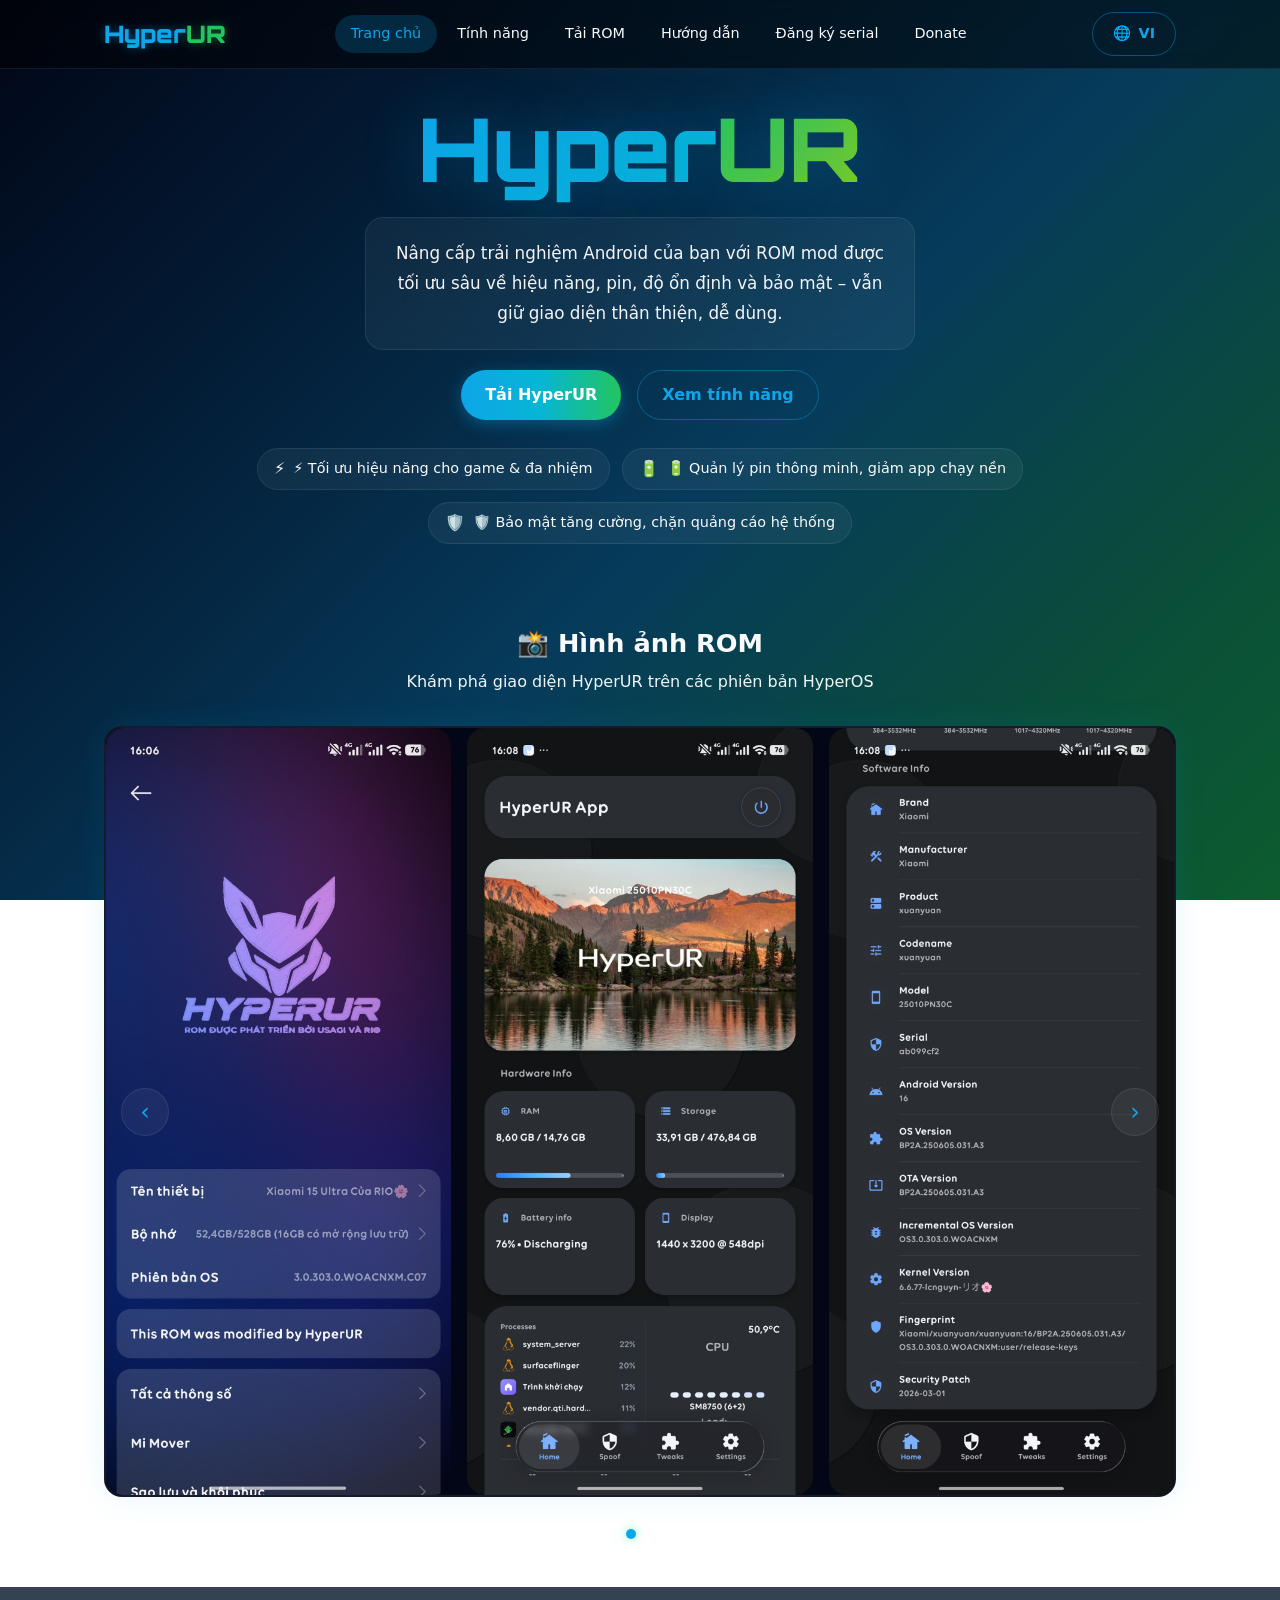
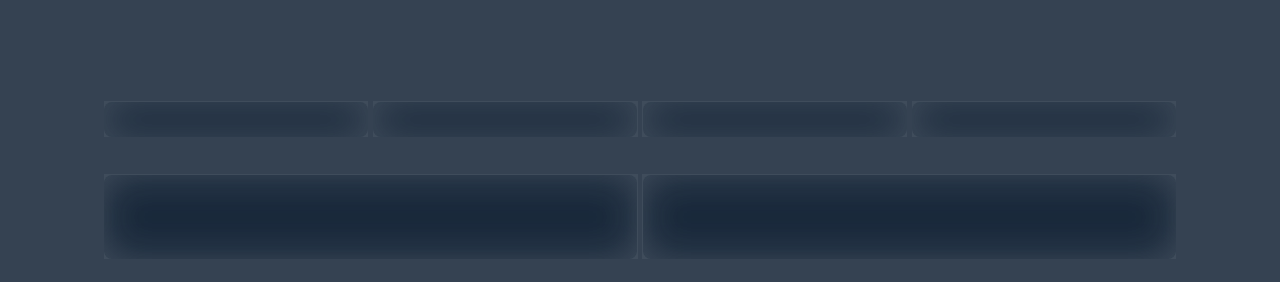
==== commit 4819288a: "lcnguyn06" ====
--- a/index.html
+++ b/index.html
@@ -59,13 +59,13 @@
           <a href="guide.html" class="mobile-nav-link" data-i18n="nav.guide">Hướng dẫn</a>
           <a href="serial.html" class="mobile-nav-link" data-i18n="nav.serial">Đăng ký serial</a>
           <a href="donate.html" class="mobile-nav-link" data-i18n="nav.donate">Donate</a>
+          <div class="mobile-lang-toggle">
+            <button class="btn btn-outline btn-lang" id="btn-lang-toggle-mobile" title="Switch Language">
+              <span class="lang-icon">🌐</span>
+              <span class="lang-text">VI</span>
+            </button>
+          </div>
         </nav>
-        <div class="mobile-lang-toggle">
-          <button class="btn btn-outline btn-lang" id="btn-lang-toggle-mobile" title="Switch Language">
-            <span class="lang-icon">🌐</span>
-            <span class="lang-text">VI</span>
-          </button>
-        </div>
       </div>
     </header>
 
--- a/styles.css
+++ b/styles.css
@@ -272,8 +272,7 @@
 }
 
 .mobile-lang-toggle {
-  margin-top: auto;
-  padding-top: 1.5rem;
+  padding: 1.25rem 1.25rem 0;
   display: flex;
   justify-content: center;
 }
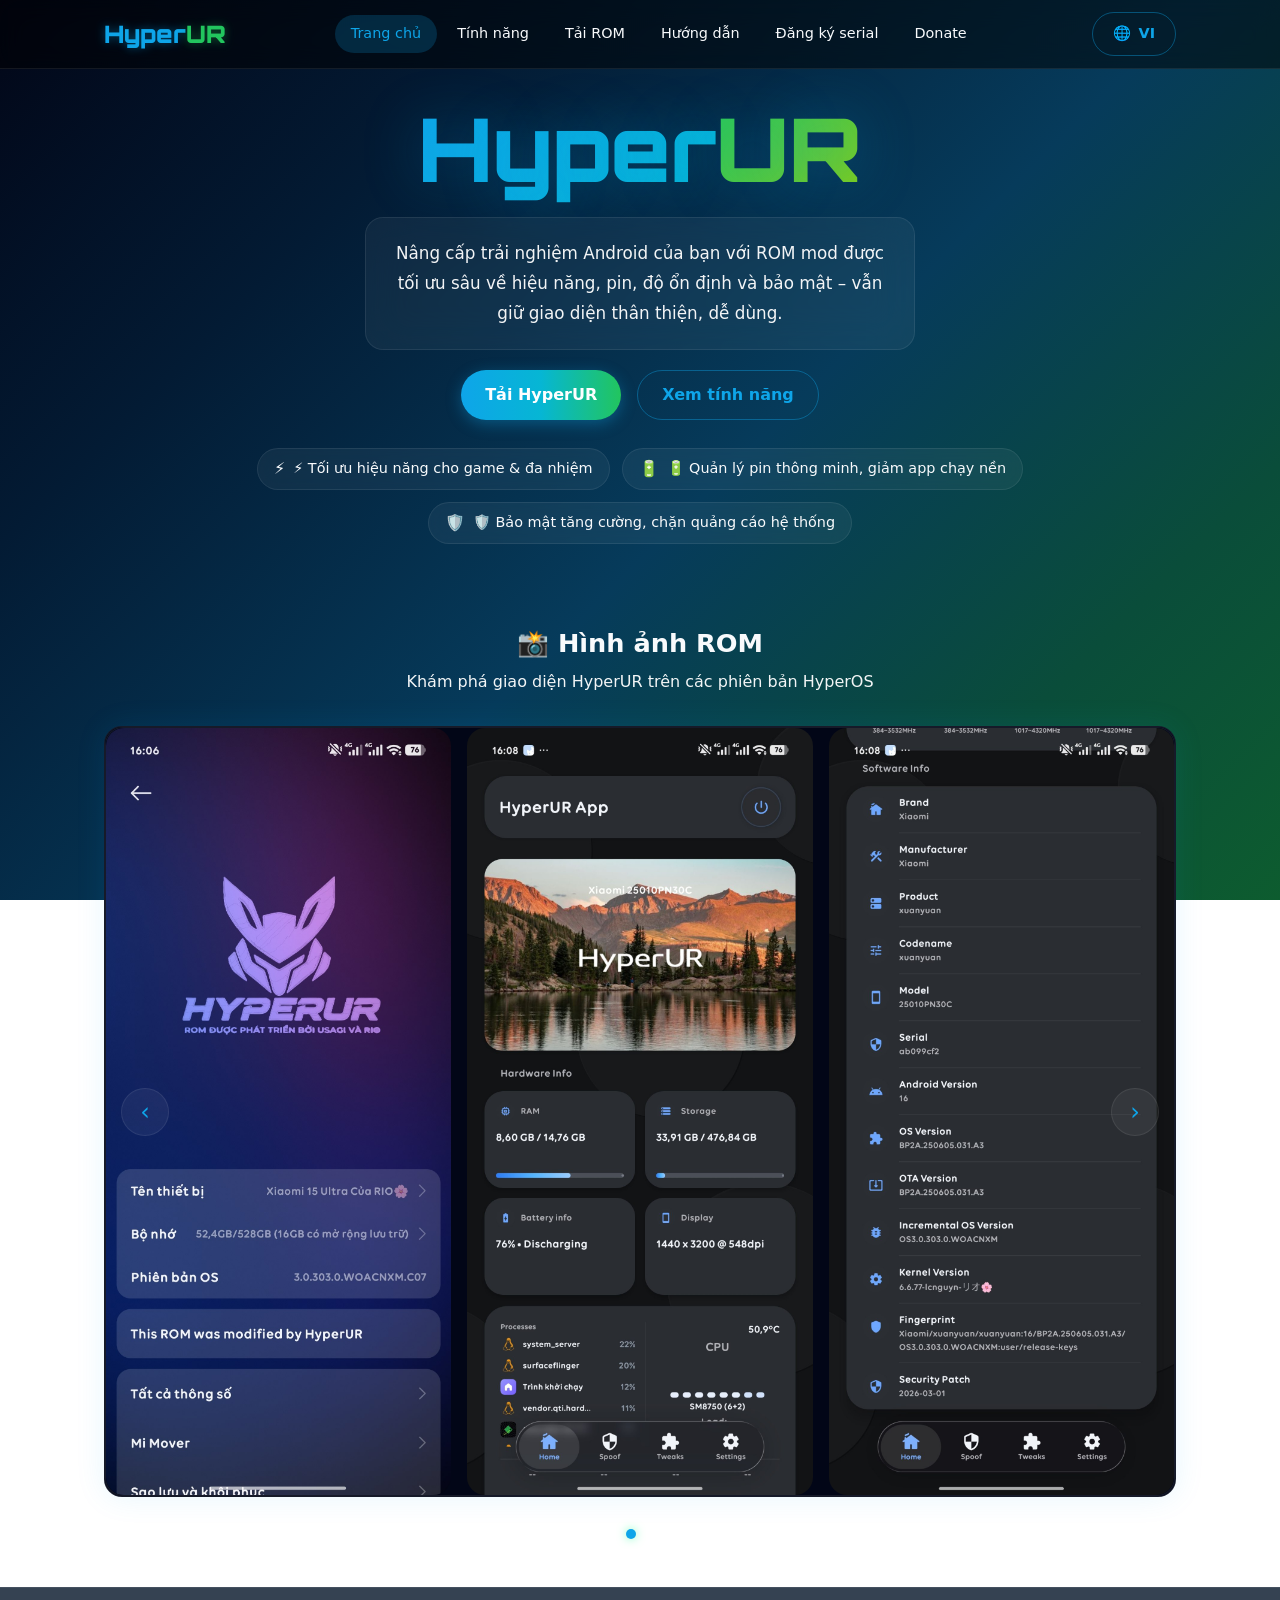
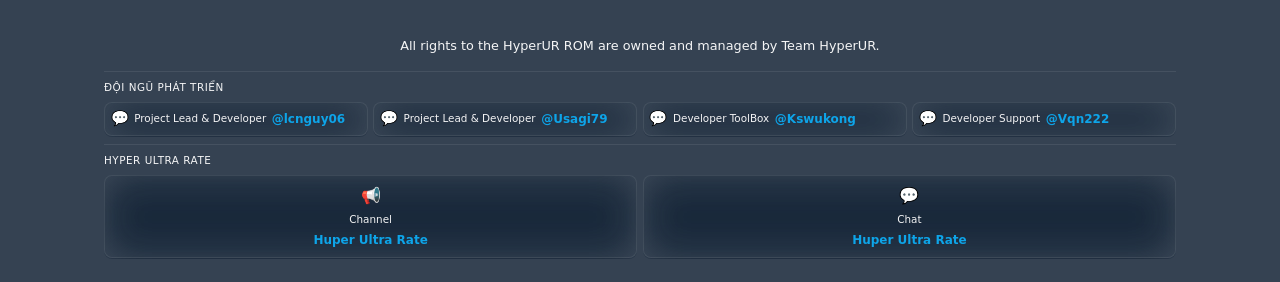
==== commit 7ed598f1: "lcnguyen06" ====
--- a/index.html
+++ b/index.html
@@ -6,7 +6,7 @@
       name="viewport"
       content="width=device-width, initial-scale=1.0"
     />
-    <title>HyperUR - Hyper Mods Hub</title>
+    <title>HyperUR</title>
     <meta
       name="description"
       content="HyperUR - Nền tảng ROM mod tối ưu hiệu năng, pin, độ ổn định cho Android. Hỗ trợ Snapdragon, nhiều tuỳ biến cao cấp."
--- a/styles.css
+++ b/styles.css
@@ -1164,11 +1164,6 @@
   gap: 0.75rem;
 }
 
-.device-slider {
-  flex: 1;
-  min-width: 0;
-}
-
 .slider-arrow {
   flex-shrink: 0;
   width: 44px;
@@ -1203,6 +1198,36 @@
   display: block;
   line-height: 1;
   margin-top: -2px;
+}
+
+/* Scroll hint dots - mobile slider navigation */
+.slider-scroll-hint {
+  display: none;
+  justify-content: center;
+  align-items: center;
+  gap: 6px;
+  margin-top: 0.75rem;
+  padding: 0 1rem;
+  animation: scrollHintFade 2s ease-in-out infinite;
+}
+
+.slider-scroll-hint-dot {
+  width: 8px;
+  height: 8px;
+  border-radius: 50%;
+  background: rgba(255, 255, 255, 0.25);
+  transition: all 0.3s ease;
+}
+
+.slider-scroll-hint-dot.primary {
+  background: var(--primary);
+  width: 24px;
+  border-radius: 4px;
+}
+
+@keyframes scrollHintFade {
+  0%, 100% { opacity: 0.6; }
+  50% { opacity: 1; }
 }
 
 /* ---------- Device Card (new structure) ---------- */
@@ -1852,7 +1877,7 @@
 }
 
 /* ---------- Downloads Page Responsive ---------- */
-@media (max-width: 768px) {
+  @media (max-width: 768px) {
   .downloads-hero {
     padding: calc(var(--header-h) + 2rem) 0 1.5rem;
   }
@@ -1888,6 +1913,32 @@
 
   .slider-arrow {
     display: none;
+  }
+
+  /* Show scroll hint dots on mobile */
+  .slider-scroll-hint {
+    display: flex;
+  }
+
+  /* Make touch scroll obvious on mobile */
+  .device-slider {
+    overflow-x: auto;
+    scroll-snap-type: x mandatory;
+    -webkit-overflow-scrolling: touch;
+    scrollbar-width: none;
+    -ms-overflow-style: none;
+    padding-bottom: 0.5rem;
+  }
+
+  .device-slider::-webkit-scrollbar {
+    display: none;
+  }
+
+  .device-slider::after {
+    content: '';
+    flex-shrink: 0;
+    width: 1px;
+    height: 1px;
   }
 
   .device-card {
@@ -2326,7 +2377,19 @@
   }
 
   .gallery-nav {
-    display: none;
+    display: flex;
+    top: 40%;
+    width: 38px;
+    height: 38px;
+    font-size: 1.2rem;
+  }
+
+  .gallery-nav-prev {
+    left: 0.5rem;
+  }
+
+  .gallery-nav-next {
+    right: 0.5rem;
   }
 }
 
